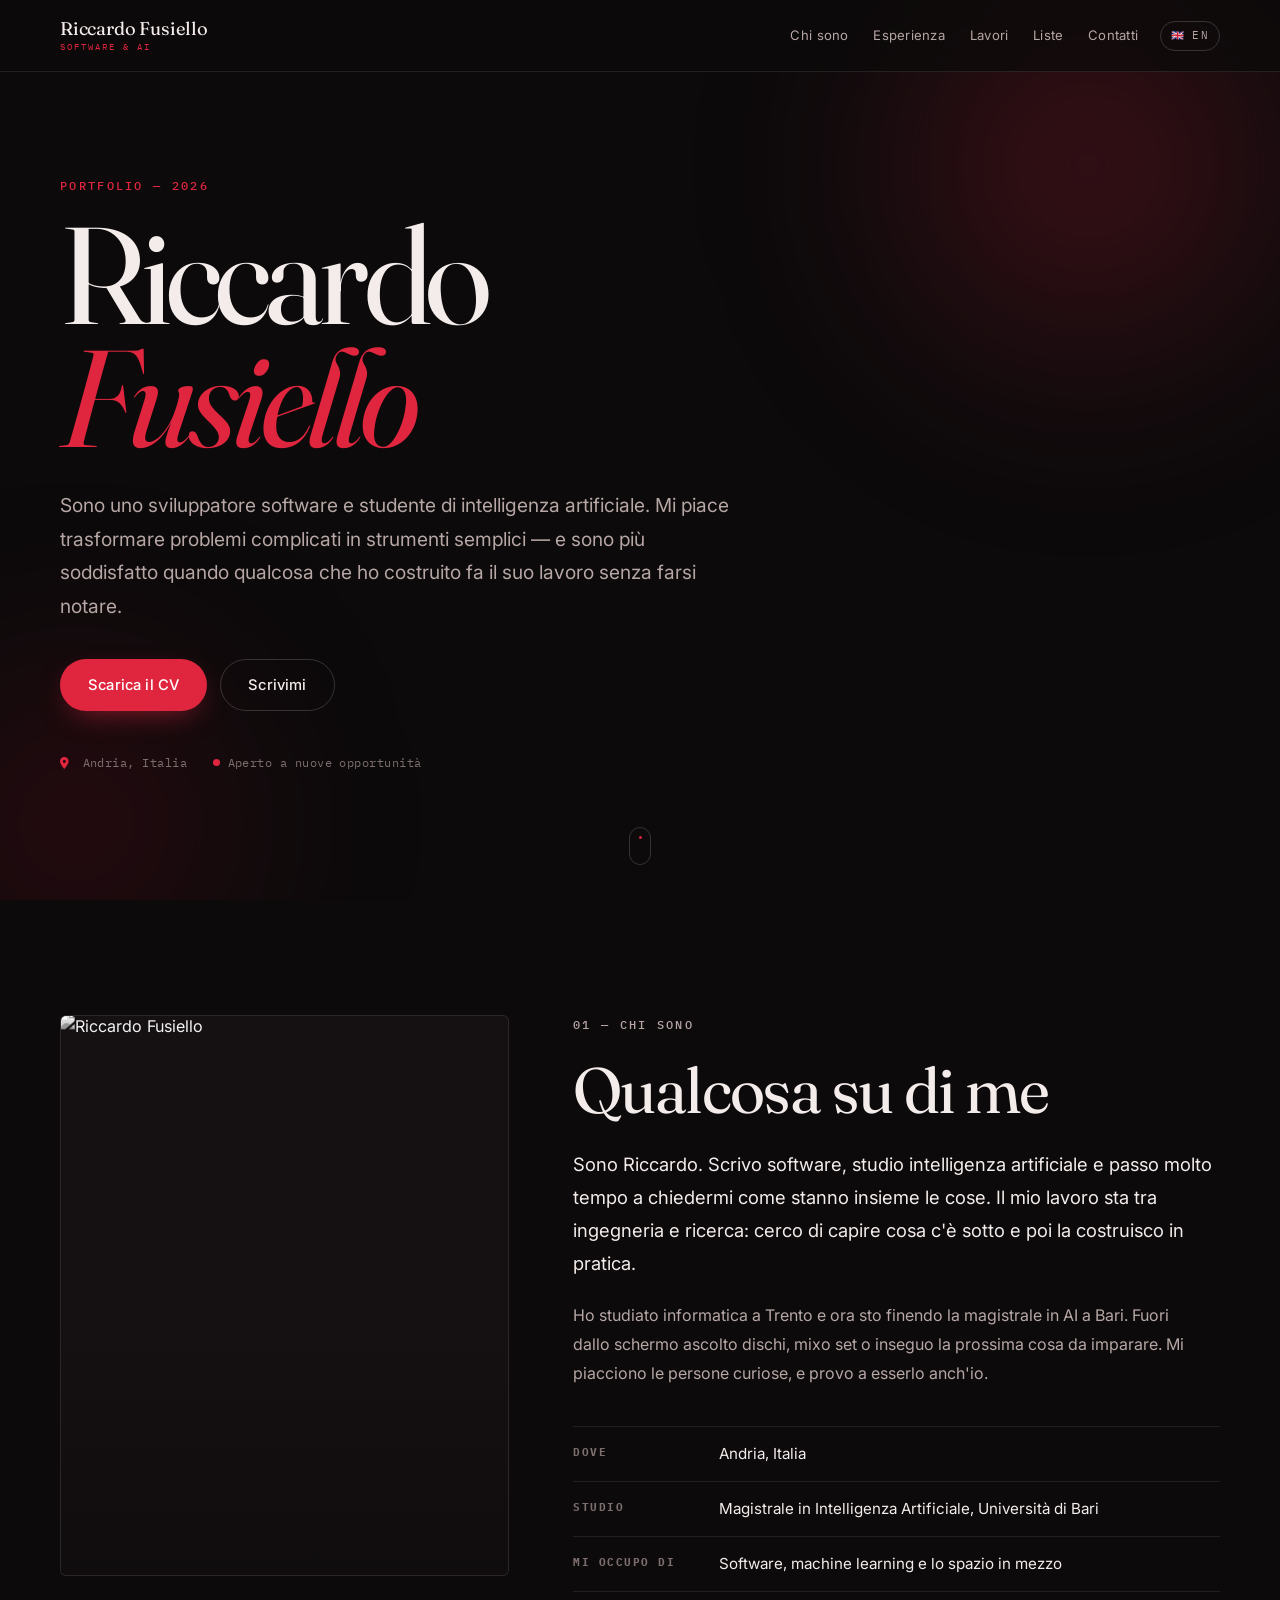
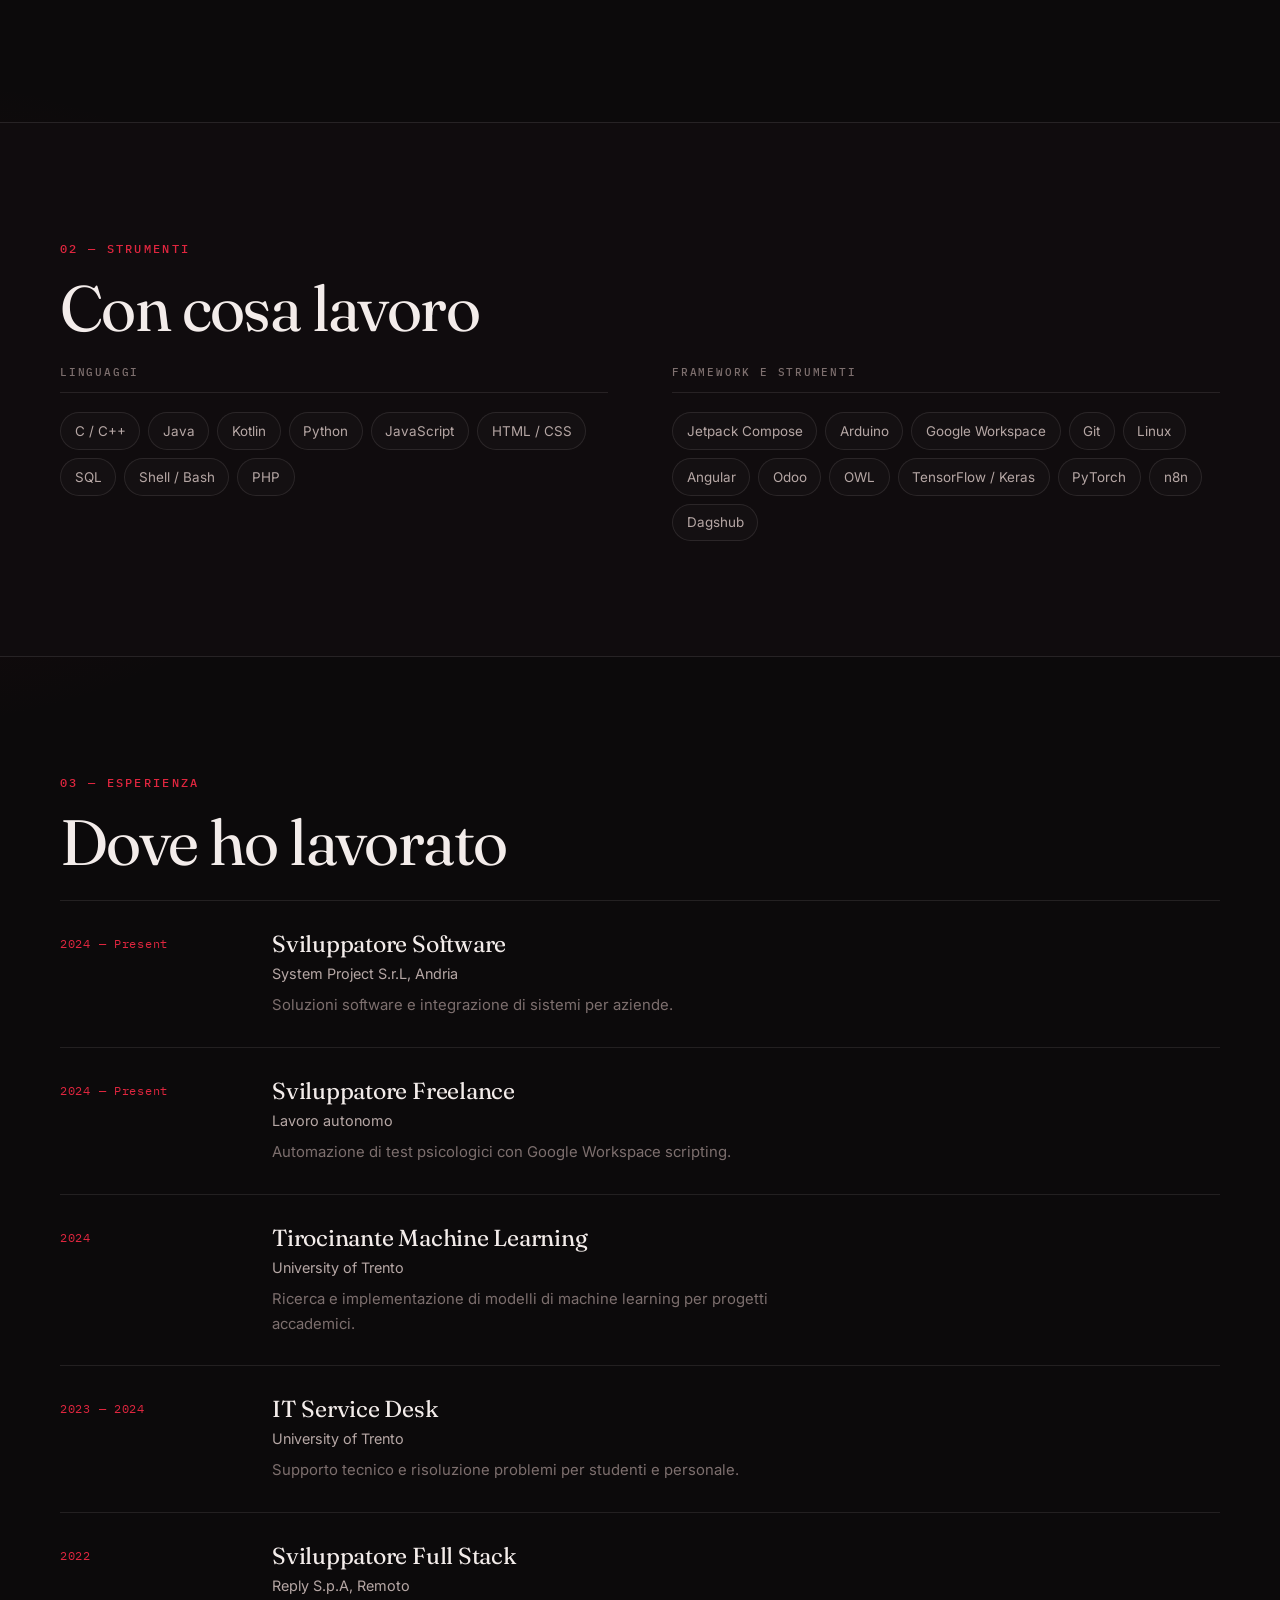
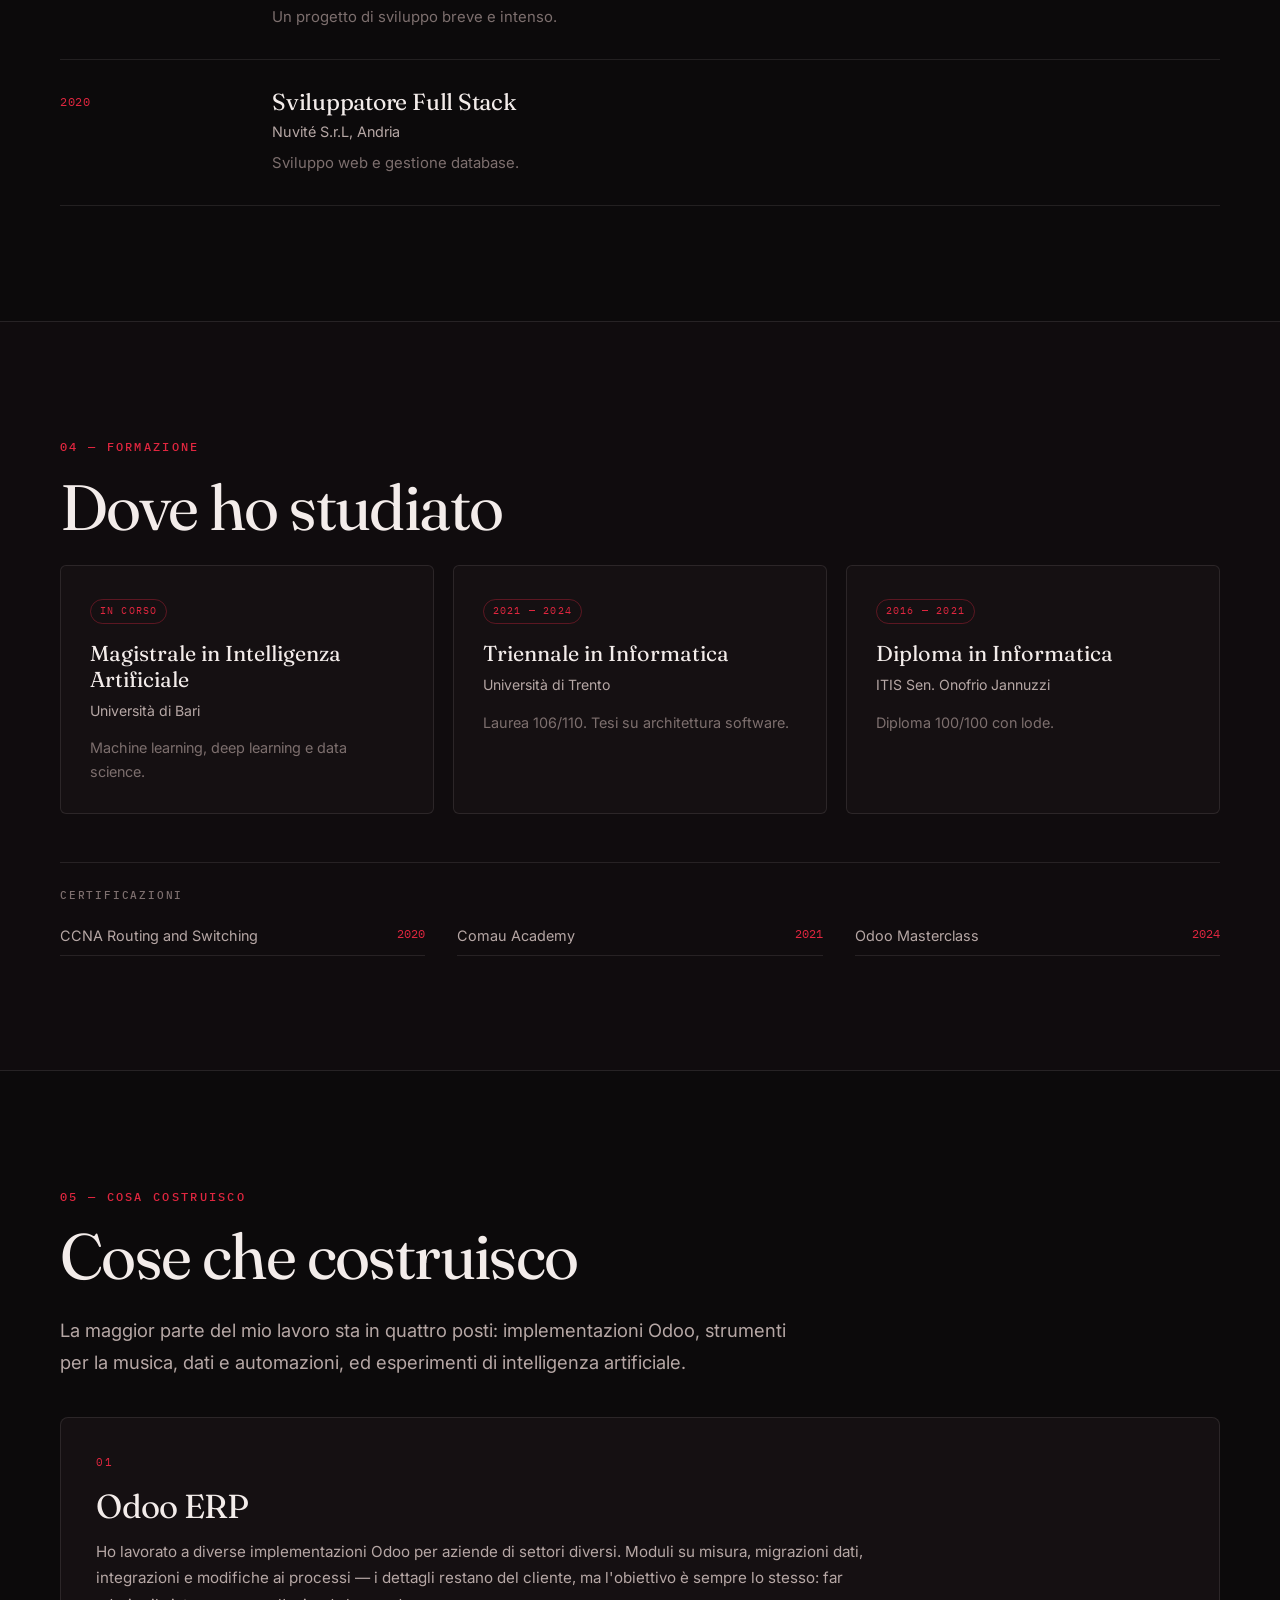
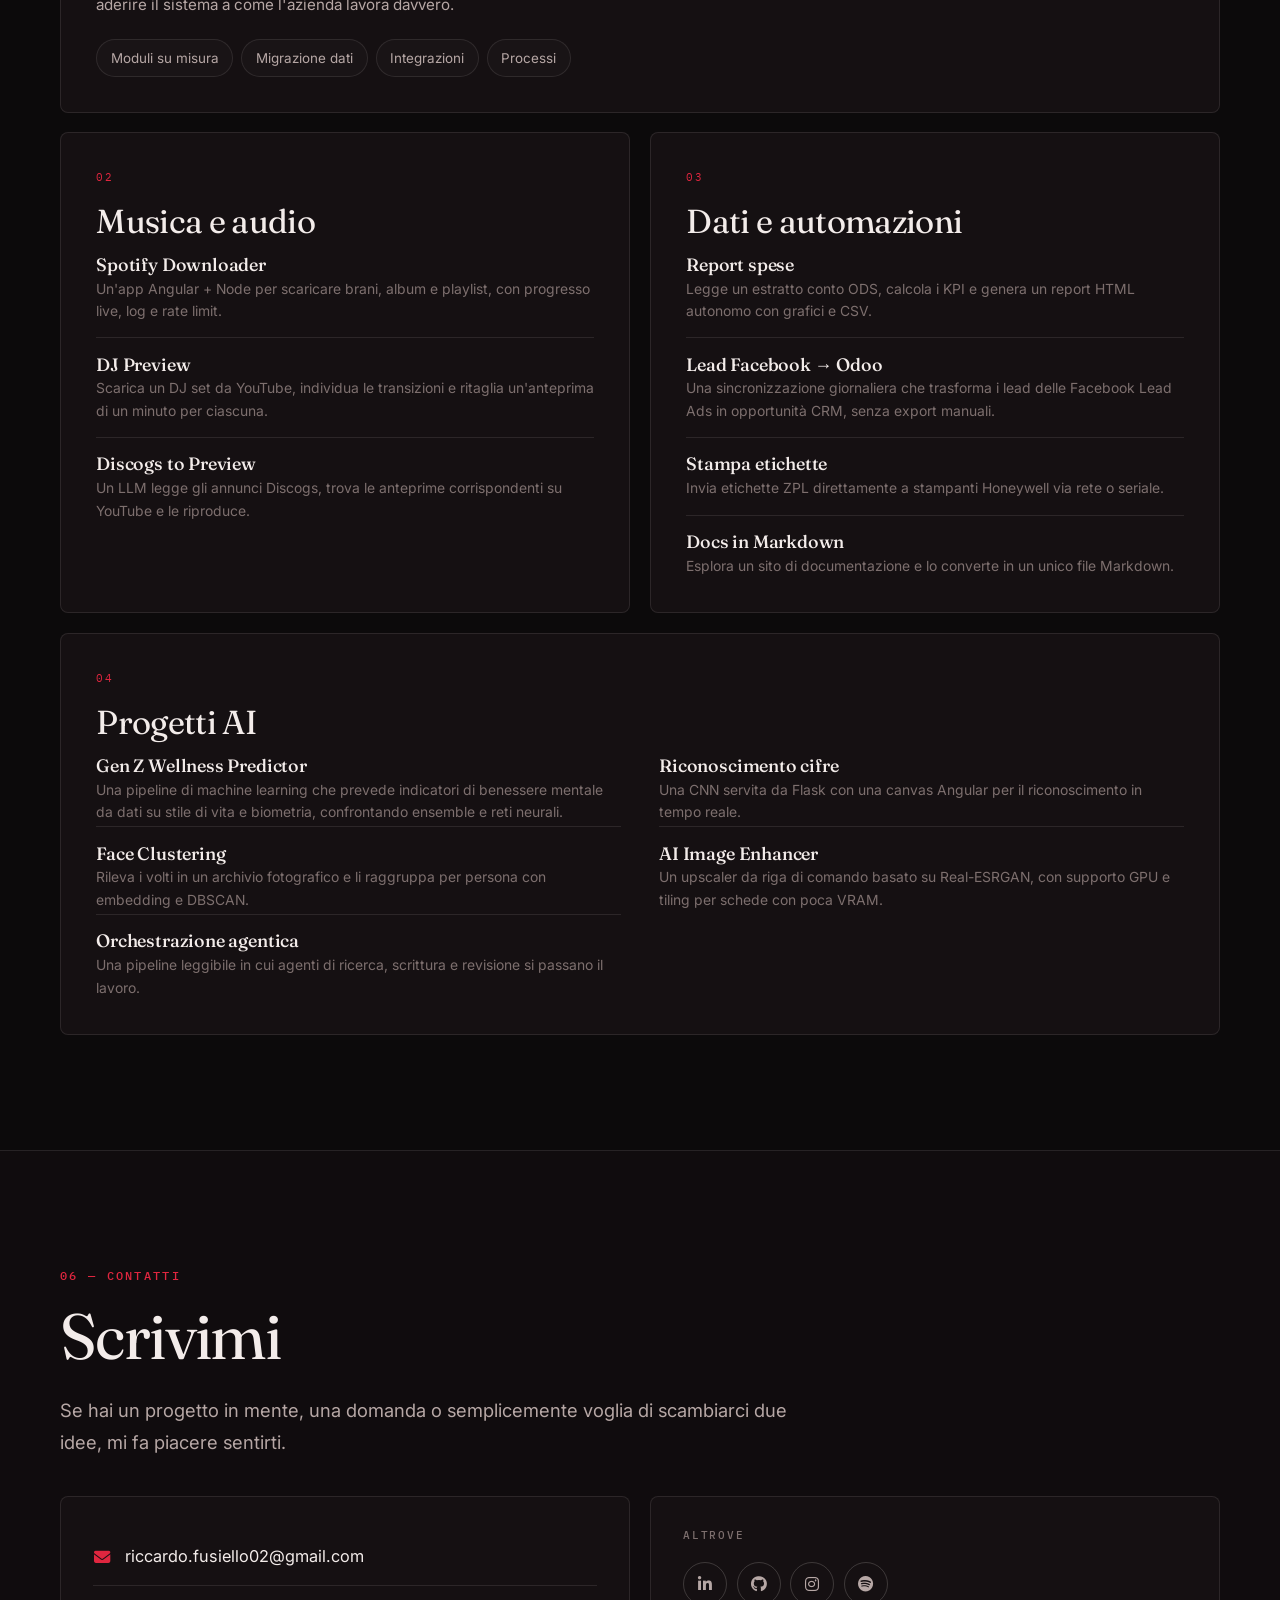
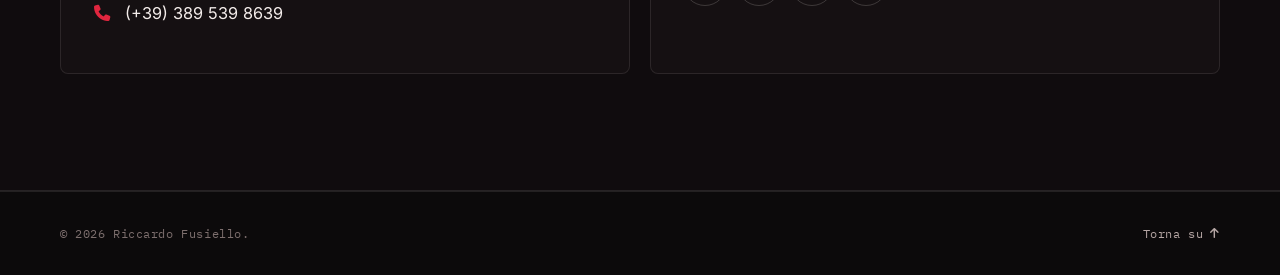
==== it/index.html @ 91b32449 "Add static Italian site and bilingual SEO - Add /it/ static Italian page with localized content and " ====
<!DOCTYPE html>
<html lang="it">
<head>
  <meta charset="UTF-8" />
  <meta name="viewport" content="width=device-width, initial-scale=1.0, maximum-scale=5.0, user-scalable=yes" />
  <meta name="theme-color" content="#0c0a0b" />
  <meta name="apple-mobile-web-app-status-bar-style" content="black-translucent" />
  <meta name="color-scheme" content="dark" />
  <style>
    html, body { background-color: #0c0a0b !important; }
  </style>
  <title>Riccardo Fusiello — Sviluppatore Software, Odoo ERP &amp; AI</title>
  <meta name="description" content="Riccardo Fusiello è uno sviluppatore software e studente di AI ad Andria. Si occupa di implementazioni Odoo ERP, web app su misura e automazioni che fanno risparmiare tempo." />
  <meta name="keywords" content="Riccardo Fusiello, sviluppatore software, Odoo ERP, sviluppatore Odoo, web app, Angular, Python, automazioni, intelligenza artificiale, Andria, Italia" />
  <meta name="author" content="Riccardo Fusiello" />
  <meta name="robots" content="index, follow" />
  <link rel="canonical" href="https://riccardofus.github.io/Cavi-Website/it/" />
  <link rel="alternate" hreflang="en" href="https://riccardofus.github.io/Cavi-Website/" />
  <link rel="alternate" hreflang="it" href="https://riccardofus.github.io/Cavi-Website/it/" />
  <link rel="alternate" hreflang="x-default" href="https://riccardofus.github.io/Cavi-Website/" />

  <meta property="og:type" content="website" />
  <meta property="og:title" content="Riccardo Fusiello — Sviluppatore Software, Odoo ERP &amp; AI" />
  <meta property="og:description" content="Implementazioni Odoo ERP, web app su misura e automazioni. Sviluppatore software e studente di AI ad Andria, Italia." />
  <meta property="og:url" content="https://riccardofus.github.io/Cavi-Website/it/" />
  <meta property="og:image" content="https://riccardofus.github.io/Cavi-Website/misc/1756748267986.png" />
  <meta property="og:locale" content="it_IT" />
  <meta property="og:locale:alternate" content="en_US" />
  <meta property="og:site_name" content="Riccardo Fusiello" />

  <meta name="twitter:card" content="summary_large_image" />
  <meta name="twitter:title" content="Riccardo Fusiello — Sviluppatore Software, Odoo ERP &amp; AI" />
  <meta name="twitter:description" content="Implementazioni Odoo ERP, web app su misura e automazioni. Sviluppatore software e studente di AI ad Andria, Italia." />
  <meta name="twitter:image" content="https://riccardofus.github.io/Cavi-Website/misc/1756748267986.png" />

  <script type="application/ld+json">
  {
    "@context": "https://schema.org",
    "@graph": [
      {
        "@type": "Person",
        "name": "Riccardo Fusiello",
        "jobTitle": "Software Developer",
        "description": "Sviluppatore software e studente di AI. Implementazioni Odoo ERP, web app e automazioni.",
        "url": "https://riccardofus.github.io/Cavi-Website/",
        "image": "https://riccardofus.github.io/Cavi-Website/misc/1756748267986.png",
        "address": { "@type": "PostalAddress", "addressLocality": "Andria", "addressCountry": "IT" },
        "alumniOf": [
          { "@type": "CollegeOrUniversity", "name": "University of Bari" },
          { "@type": "CollegeOrUniversity", "name": "University of Trento" }
        ],
        "knowsAbout": ["Odoo ERP", "Software Engineering", "Artificial Intelligence", "Web Development", "Automation"],
        "sameAs": [
          "https://www.linkedin.com/in/riccardo-fusiello-a02446216/",
          "https://github.com/riccardofus",
          "https://www.instagram.com/riccardo.fusiello/"
        ]
      },
      {
        "@type": "WebSite",
        "name": "Riccardo Fusiello",
        "url": "https://riccardofus.github.io/Cavi-Website/"
      }
    ]
  }
  </script>

  <link rel="preconnect" href="https://fonts.googleapis.com">
  <link rel="preconnect" href="https://fonts.gstatic.com" crossorigin>
  <link href="https://fonts.googleapis.com/css2?family=Fraunces:opsz,wght@9..144,300;9..144,400;9..144,500;9..144,600&family=Inter:wght@300;400;500;600&family=IBM+Plex+Mono:wght@400;500&display=swap" rel="stylesheet">
  <link
    href="https://cdn.jsdelivr.net/npm/bootstrap@5.3.0/dist/css/bootstrap.min.css"
    rel="stylesheet"
    integrity="sha384-9ndCyUaIbzAi2FUVXJi0CjmCapSmO7SnpJef0486qhLnuZ2cdeRhO02iuK6FUUVM"
    crossorigin="anonymous"
  />
  <link rel="stylesheet" href="https://cdnjs.cloudflare.com/ajax/libs/font-awesome/6.4.0/css/all.min.css">
  <link rel="stylesheet" href="../style/styleNew.css" />
</head>
<body>

  <div class="scroll-progress" aria-hidden="true">
    <div class="scroll-progress__fill" id="scrollProgressFill"></div>
  </div>

  <div class="loading" id="loadingScreen">
    <div class="loading__brand">Riccardo Fusiello</div>
    <div class="loading__text" id="loadingText">Loading</div>
    <div class="loading__bar"><div class="loading__fill" id="loadingBarFill"></div></div>
  </div>

  <nav class="navbar navbar-expand-lg fixed-top site-nav">
    <div class="container">
      <a class="nav-brand" href="#top">
        <span class="nav-brand__name">Riccardo Fusiello</span>
        <span class="nav-brand__role">Software &amp; AI</span>
      </a>
      <button class="navbar-toggler" type="button" data-bs-toggle="collapse" data-bs-target="#navbarNav" aria-controls="navbarNav" aria-expanded="false" aria-label="Toggle navigation">
        <span class="toggler-bars"><span></span><span></span><span></span></span>
      </button>
      <div class="collapse navbar-collapse" id="navbarNav">
        <ul class="navbar-nav ms-auto">
          <li class="nav-item"><a class="nav-link" href="#about" data-i18n="nav_about">Chi sono</a></li>
          <li class="nav-item"><a class="nav-link" href="#experience" data-i18n="nav_experience">Esperienza</a></li>
          <li class="nav-item"><a class="nav-link" href="#work" data-i18n="nav_work">Lavori</a></li>
          <li class="nav-item"><a class="nav-link" href="#lists" id="listsNavLink" data-i18n="nav_lists">Liste</a></li>
          <!-- <li class="nav-item"><a class="nav-link" href="#music" data-i18n="nav_music">Musica</a></li> -->
          <li class="nav-item"><a class="nav-link" href="#contact" data-i18n="nav_contact">Contatti</a></li>
          <li class="nav-item">
            <a class="lang-toggle" href="../" hreflang="en" aria-label="English">
              <span class="lang-flag">🇬🇧</span>
              <span class="lang-label">EN</span>
            </a>
          </li>
        </ul>
      </div>
    </div>
  </nav>

  <header id="top" class="hero">
    <div class="hero__glow hero__glow--one" aria-hidden="true"></div>
    <div class="hero__glow hero__glow--two" aria-hidden="true"></div>
    <div class="container hero__inner">
      <p class="eyebrow hero__eyebrow" data-i18n="hero_eyebrow">Portfolio — 2026</p>
      <h1 class="hero__title">
        <span>Riccardo</span>
        <span>Fusiello</span>
      </h1>
      <p class="hero__lead" data-i18n="hero_lead">Sono uno sviluppatore software e studente di intelligenza artificiale. Mi piace trasformare problemi complicati in strumenti semplici — e sono più soddisfatto quando qualcosa che ho costruito fa il suo lavoro senza farsi notare.</p>
      <div class="hero__actions">
        <a href="../misc/CV.pdf" target="_blank" class="btn btn--primary" data-i18n="hero_cv">Scarica il CV</a>
        <a href="#contact" class="btn btn--ghost" data-i18n="hero_contact">Scrivimi</a>
      </div>
      <div class="hero__meta">
        <span><i class="fas fa-map-marker-alt"></i> <span data-i18n="hero_location">Andria, Italia</span></span>
        <span class="status"><i></i> <span data-i18n="hero_status">Aperto a nuove opportunità</span></span>
      </div>
    </div>
    <a class="hero__scroll" href="#about" aria-label="Scroll to about">
      <span></span>
    </a>
  </header>

  <main>

    <section id="about" class="section about">
      <div class="container">
        <div class="about__grid">
          <div class="about__portrait reveal" style="--d:.05s">
            <div class="portrait">
              <img src="../misc/1756748267986.png" alt="Riccardo Fusiello" class="portrait__img">
            </div>
          </div>
          <div class="about__body">
            <p class="eyebrow reveal" style="--d:.1s" data-i18n="about_eyebrow">01 — Chi sono</p>
            <h2 class="section-title reveal" style="--d:.15s" data-i18n="about_title">Qualcosa su di me</h2>
            <p class="section-lead reveal" style="--d:.2s" data-i18n="about_p1">Sono Riccardo. Scrivo software, studio intelligenza artificiale e passo molto tempo a chiedermi come stanno insieme le cose. Il mio lavoro sta tra ingegneria e ricerca: cerco di capire cosa c'è sotto e poi la costruisco in pratica.</p>
            <p class="reveal" style="--d:.25s" data-i18n="about_p2">Ho studiato informatica a Trento e ora sto finendo la magistrale in AI a Bari. Fuori dallo schermo ascolto dischi, mixo set o inseguo la prossima cosa da imparare. Mi piacciono le persone curiose, e provo a esserlo anch'io.</p>
            <dl class="facts reveal" style="--d:.3s">
              <div class="fact">
                <dt data-i18n="fact_location_label">Dove</dt>
                <dd data-i18n="fact_location">Andria, Italia</dd>
              </div>
              <div class="fact">
                <dt data-i18n="fact_education_label">Studio</dt>
                <dd data-i18n="fact_education">Magistrale in Intelligenza Artificiale, Università di Bari</dd>
              </div>
              <div class="fact">
                <dt data-i18n="fact_focus_label">Mi occupo di</dt>
                <dd data-i18n="fact_focus">Software, machine learning e lo spazio in mezzo</dd>
              </div>
            </dl>
          </div>
        </div>
      </div>
    </section>

    <section id="skills" class="section section--alt skills">
      <div class="container">
        <p class="eyebrow reveal" data-i18n="skills_eyebrow">02 — Strumenti</p>
        <h2 class="section-title reveal" style="--d:.05s" data-i18n="skills_title">Con cosa lavoro</h2>
        <div class="skills__grid">
          <div class="skill-group reveal" style="--d:.1s">
            <h3 class="skill-group__title" data-i18n="skills_languages">Linguaggi</h3>
            <ul class="tags">
              <li>C / C++</li><li>Java</li><li>Kotlin</li><li>Python</li><li>JavaScript</li><li>HTML / CSS</li><li>SQL</li><li>Shell / Bash</li><li>PHP</li>
            </ul>
          </div>
          <div class="skill-group reveal" style="--d:.18s">
            <h3 class="skill-group__title" data-i18n="skills_frameworks">Framework e strumenti</h3>
            <ul class="tags">
              <li>Jetpack Compose</li><li>Arduino</li><li>Google Workspace</li><li>Git</li><li>Linux</li><li>Angular</li><li>Odoo</li><li>OWL</li><li>TensorFlow / Keras</li><li>PyTorch</li><li>n8n</li><li>Dagshub</li>
            </ul>
          </div>
        </div>
      </div>
    </section>

    <section id="experience" class="section experience">
      <div class="container">
        <p class="eyebrow reveal" data-i18n="exp_eyebrow">03 — Esperienza</p>
        <h2 class="section-title reveal" style="--d:.05s" data-i18n="exp_title">Dove ho lavorato</h2>
        <div class="timeline">
          <article class="timeline__item reveal" style="--d:.08s">
            <span class="timeline__date">2024 — Present</span>
            <div class="timeline__body">
              <h3 class="timeline__role" data-i18n="job1_title">Sviluppatore Software</h3>
              <p class="timeline__org">System Project S.r.L, Andria</p>
              <p class="timeline__desc" data-i18n="job1_desc">Soluzioni software e integrazione di sistemi per aziende.</p>
            </div>
          </article>
          <article class="timeline__item reveal" style="--d:.14s">
            <span class="timeline__date">2024 — Present</span>
            <div class="timeline__body">
              <h3 class="timeline__role" data-i18n="job2_title">Sviluppatore Freelance</h3>
              <p class="timeline__org" data-i18n="job2_company">Lavoro autonomo</p>
              <p class="timeline__desc" data-i18n="job2_desc">Automazione di test psicologici con Google Workspace scripting.</p>
            </div>
          </article>
          <article class="timeline__item reveal" style="--d:.2s">
            <span class="timeline__date">2024</span>
            <div class="timeline__body">
              <h3 class="timeline__role" data-i18n="job3_title">Tirocinante Machine Learning</h3>
              <p class="timeline__org">University of Trento</p>
              <p class="timeline__desc" data-i18n="job3_desc">Ricerca e implementazione di modelli di machine learning per progetti accademici.</p>
            </div>
          </article>
          <article class="timeline__item reveal" style="--d:.26s">
            <span class="timeline__date">2023 — 2024</span>
            <div class="timeline__body">
              <h3 class="timeline__role" data-i18n="job4_title">IT Service Desk</h3>
              <p class="timeline__org">University of Trento</p>
              <p class="timeline__desc" data-i18n="job4_desc">Supporto tecnico e risoluzione problemi per studenti e personale.</p>
            </div>
          </article>
          <article class="timeline__item reveal" style="--d:.32s">
            <span class="timeline__date">2022</span>
            <div class="timeline__body">
              <h3 class="timeline__role" data-i18n="job5_title">Sviluppatore Full Stack</h3>
              <p class="timeline__org" data-i18n="job5_company">Reply S.p.A, Remoto</p>
              <p class="timeline__desc" data-i18n="job5_desc">Un progetto di sviluppo breve e intenso.</p>
            </div>
          </article>
          <article class="timeline__item reveal" style="--d:.38s">
            <span class="timeline__date">2020</span>
            <div class="timeline__body">
              <h3 class="timeline__role" data-i18n="job6_title">Sviluppatore Full Stack</h3>
              <p class="timeline__org" data-i18n="job6_company">Nuvité S.r.L, Andria</p>
              <p class="timeline__desc" data-i18n="job6_desc">Sviluppo web e gestione database.</p>
            </div>
          </article>
        </div>
      </div>
    </section>

    <section id="education" class="section section--alt education">
      <div class="container">
        <p class="eyebrow reveal" data-i18n="edu_eyebrow">04 — Formazione</p>
        <h2 class="section-title reveal" style="--d:.05s" data-i18n="edu_title">Dove ho studiato</h2>
        <div class="edu-grid">
          <article class="edu-card reveal" style="--d:.08s">
            <span class="edu-card__badge" data-i18n="edu_present">In corso</span>
            <h3 class="edu-card__title" data-i18n="edu_master_title">Magistrale in Intelligenza Artificiale</h3>
            <p class="edu-card__org" data-i18n="edu_master_uni">Università di Bari</p>
            <p class="edu-card__desc" data-i18n="edu_master_desc">Machine learning, deep learning e data science.</p>
          </article>
          <article class="edu-card reveal" style="--d:.14s">
            <span class="edu-card__badge">2021 — 2024</span>
            <h3 class="edu-card__title" data-i18n="edu_bachelor_title">Triennale in Informatica</h3>
            <p class="edu-card__org" data-i18n="edu_bachelor_uni">Università di Trento</p>
            <p class="edu-card__desc" data-i18n="edu_bachelor_desc">Laurea 106/110. Tesi su architettura software.</p>
          </article>
          <article class="edu-card reveal" style="--d:.2s">
            <span class="edu-card__badge">2016 — 2021</span>
            <h3 class="edu-card__title" data-i18n="edu_diploma_title">Diploma in Informatica</h3>
            <p class="edu-card__org" data-i18n="edu_diploma_school">ITIS Sen. Onofrio Jannuzzi</p>
            <p class="edu-card__desc" data-i18n="edu_diploma_desc">Diploma 100/100 con lode.</p>
          </article>
        </div>
        <div class="certs reveal" style="--d:.24s">
          <h3 class="certs__title" data-i18n="cert_title">Certificazioni</h3>
          <ul class="certs__list">
            <li>CCNA Routing and Switching <span>2020</span></li>
            <li>Comau Academy <span>2021</span></li>
            <li>Odoo Masterclass <span>2024</span></li>
          </ul>
        </div>
      </div>
    </section>

    <section id="work" class="section work">
      <div class="container">
        <p class="eyebrow reveal" data-i18n="work_eyebrow">05 — Cosa costruisco</p>
        <h2 class="section-title reveal" style="--d:.05s" data-i18n="work_title">Cose che costruisco</h2>
        <p class="section-lead reveal" style="--d:.1s" data-i18n="work_intro">La maggior parte del mio lavoro sta in quattro posti: implementazioni Odoo, strumenti per la musica, dati e automazioni, ed esperimenti di intelligenza artificiale.</p>

        <div class="work-grid">
          <article class="work-card work-card--wide reveal" style="--d:.14s">
            <p class="work-card__index">01</p>
            <h3 class="work-card__title" data-i18n="odoo_title">Odoo ERP</h3>
            <p class="work-card__text" data-i18n="odoo_desc">Ho lavorato a diverse implementazioni Odoo per aziende di settori diversi. Moduli su misura, migrazioni dati, integrazioni e modifiche ai processi — i dettagli restano del cliente, ma l'obiettivo è sempre lo stesso: far aderire il sistema a come l'azienda lavora davvero.</p>
            <ul class="tags work-tags">
              <li data-i18n="odoo_tag1">Moduli su misura</li>
              <li data-i18n="odoo_tag2">Migrazione dati</li>
              <li data-i18n="odoo_tag3">Integrazioni</li>
              <li data-i18n="odoo_tag4">Processi</li>
            </ul>
          </article>

          <article class="work-card reveal" style="--d:.2s">
            <p class="work-card__index">02</p>
            <h3 class="work-card__title" data-i18n="musicwork_title">Musica e audio</h3>
            <ul class="work-list">
              <li>
                <h4 data-i18n="musicwork1_name">Spotify Downloader</h4>
                <p data-i18n="musicwork1_desc">Un'app Angular + Node per scaricare brani, album e playlist, con progresso live, log e rate limit.</p>
              </li>
              <li>
                <h4 data-i18n="musicwork2_name">DJ Preview</h4>
                <p data-i18n="musicwork2_desc">Scarica un DJ set da YouTube, individua le transizioni e ritaglia un'anteprima di un minuto per ciascuna.</p>
              </li>
              <li>
                <h4 data-i18n="musicwork3_name">Discogs to Preview</h4>
                <p data-i18n="musicwork3_desc">Un LLM legge gli annunci Discogs, trova le anteprime corrispondenti su YouTube e le riproduce.</p>
              </li>
            </ul>
          </article>

          <article class="work-card reveal" style="--d:.26s">
            <p class="work-card__index">03</p>
            <h3 class="work-card__title" data-i18n="datawork_title">Dati e automazioni</h3>
            <ul class="work-list">
              <li>
                <h4 data-i18n="datawork1_name">Report spese</h4>
                <p data-i18n="datawork1_desc">Legge un estratto conto ODS, calcola i KPI e genera un report HTML autonomo con grafici e CSV.</p>
              </li>
              <li>
                <h4 data-i18n="datawork2_name">Lead Facebook → Odoo</h4>
                <p data-i18n="datawork2_desc">Una sincronizzazione giornaliera che trasforma i lead delle Facebook Lead Ads in opportunità CRM, senza export manuali.</p>
              </li>
              <li>
                <h4 data-i18n="datawork3_name">Stampa etichette</h4>
                <p data-i18n="datawork3_desc">Invia etichette ZPL direttamente a stampanti Honeywell via rete o seriale.</p>
              </li>
              <li>
                <h4 data-i18n="datawork4_name">Docs in Markdown</h4>
                <p data-i18n="datawork4_desc">Esplora un sito di documentazione e lo converte in un unico file Markdown.</p>
              </li>
            </ul>
          </article>

          <article class="work-card work-card--wide reveal" style="--d:.32s">
            <p class="work-card__index">04</p>
            <h3 class="work-card__title" data-i18n="aiwork_title">Progetti AI</h3>
            <ul class="work-list work-list--grid">
              <li>
                <h4 data-i18n="aiwork1_name">Gen Z Wellness Predictor</h4>
                <p data-i18n="aiwork1_desc">Una pipeline di machine learning che prevede indicatori di benessere mentale da dati su stile di vita e biometria, confrontando ensemble e reti neurali.</p>
              </li>
              <li>
                <h4 data-i18n="aiwork2_name">Riconoscimento cifre</h4>
                <p data-i18n="aiwork2_desc">Una CNN servita da Flask con una canvas Angular per il riconoscimento in tempo reale.</p>
              </li>
              <li>
                <h4 data-i18n="aiwork3_name">Face Clustering</h4>
                <p data-i18n="aiwork3_desc">Rileva i volti in un archivio fotografico e li raggruppa per persona con embedding e DBSCAN.</p>
              </li>
              <li>
                <h4 data-i18n="aiwork4_name">AI Image Enhancer</h4>
                <p data-i18n="aiwork4_desc">Un upscaler da riga di comando basato su Real-ESRGAN, con supporto GPU e tiling per schede con poca VRAM.</p>
              </li>
              <li>
                <h4 data-i18n="aiwork5_name">Orchestrazione agentica</h4>
                <p data-i18n="aiwork5_desc">Una pipeline leggibile in cui agenti di ricerca, scrittura e revisione si passano il lavoro.</p>
              </li>
            </ul>
          </article>
        </div>

        <!-- Old project card, kept for reference:
        <article class="project reveal" style="--d:.1s" data-title="Shelfy" data-quote="A quiet place for the books you actually own.">
          <div class="project__media" aria-hidden="true"><span class="project__icon"><i class="fas fa-book-open"></i></span></div>
          <div class="project__body">
            <p class="project__index">01</p>
            <h3 class="project__title" data-i18n="project_title">Shelfy</h3>
            <p class="project__quote" data-i18n="project_quote">Un posto tranquillo per i libri che hai davvero.</p>
            <p class="project__desc" data-i18n="project_desc">Una piccola app per i libri che possiedo e presto. È nata per sistemare la mia libreria e mi ha insegnato quanto lavoro serve per mantenere una cosa semplice.</p>
          </div>
        </article>
        -->
      </div>
    </section>

    <!-- Music and roulette are kept here for reference. Remove this comment block to restore them.
    <section id="music" class="section section--alt music">
      <div class="container">
        <p class="eyebrow reveal" data-i18n="music_eyebrow">06 — Suono</p>
        <h2 class="section-title reveal" style="--d:.05s" data-i18n="music_title">cavi.wav</h2>
        <p class="section-lead reveal" style="--d:.1s" data-i18n="music_tagline">Dischi, mix e scoperte notturne.</p>

        <div class="tabs reveal" style="--d:.14s">
          <button class="tab is-active" data-tab="spotify" data-i18n="music_tab_spotify">Spotify</button>
          <button class="tab" data-tab="youtube" data-i18n="music_tab_youtube">YouTube</button>
          <button class="tab" data-tab="instagram" data-i18n="music_tab_instagram">Instagram</button>
        </div>

        <div class="panel is-active" id="panel-spotify">
          <div class="spotify-grid">
            <div class="spotify-card reveal" style="--d:.05s">
              <iframe src="https://open.spotify.com/embed/playlist/5WXVYnbA08tIUIexoFm0GP" width="100%" height="152" frameborder="0" allowtransparency="true" allow="encrypted-media" loading="lazy"></iframe>
              <p class="spotify-label">Jazz-Funky House</p>
            </div>
            <div class="spotify-card reveal" style="--d:.1s">
              <iframe src="https://open.spotify.com/embed/playlist/3mCXkog9fWWtxIYX5mbaWJ" width="100%" height="152" frameborder="0" allowtransparency="true" allow="encrypted-media" loading="lazy"></iframe>
              <p class="spotify-label">Glitchato</p>
            </div>
            <div class="spotify-card reveal" style="--d:.15s">
              <iframe src="https://open.spotify.com/embed/playlist/39CWgfBArrnIoXfnEpK1XA" width="100%" height="152" frameborder="0" allowtransparency="true" allow="encrypted-media" loading="lazy"></iframe>
              <p class="spotify-label">Soundtrack fuori di testa</p>
            </div>
            <div class="spotify-card reveal" style="--d:.2s">
              <iframe src="https://open.spotify.com/embed/playlist/6AYfZqv8yufAK4ynfZICKw" width="100%" height="152" frameborder="0" allowtransparency="true" allow="encrypted-media" loading="lazy"></iframe>
              <p class="spotify-label">Jungle Vibes</p>
            </div>
            <div class="spotify-card reveal" style="--d:.25s">
              <iframe src="https://open.spotify.com/embed/playlist/7pCNudfXyp25BJp5EGXy1m" width="100%" height="152" frameborder="0" allowtransparency="true" allow="encrypted-media" loading="lazy"></iframe>
              <p class="spotify-label">Dream man</p>
            </div>
            <div class="spotify-card reveal" style="--d:.3s">
              <iframe src="https://open.spotify.com/embed/playlist/72c80SP8YSASEz9Bkwkxh2" width="100%" height="152" frameborder="0" allowtransparency="true" allow="encrypted-media" loading="lazy"></iframe>
              <p class="spotify-label">Karaokando</p>
            </div>
          </div>
          <div class="panel__cta">
            <a href="https://open.spotify.com/user/11134519888" target="_blank" class="btn btn--ghost" data-i18n="music_spotify_cta">Apri tutte le 47 playlist</a>
          </div>
        </div>

        <div class="panel" id="panel-youtube">
          <div class="youtube-card reveal">
            <div class="youtube-thumb" data-href="https://www.youtube.com/@Caviiiiii">
              <i class="fab fa-youtube youtube-play"></i>
              <span class="youtube-thumb__label" data-i18n="music_yt_visit">Visita il canale</span>
            </div>
            <div class="youtube-info">
              <h3>cavi.wav</h3>
              <p data-i18n="music_yt_desc">DJ set, mix e musica</p>
              <a href="https://www.youtube.com/@Caviiiiii" target="_blank" class="link">@Caviiiiii</a>
            </div>
          </div>
          <div class="panel__cta">
            <a href="https://www.youtube.com/@Caviiiiii" target="_blank" class="btn btn--ghost" data-i18n="music_yt_cta">Iscriviti su YouTube</a>
          </div>
        </div>

        <div class="panel" id="panel-instagram">
          <div class="instagram-card reveal">
            <div class="instagram-header">
              <div class="instagram-avatar"><i class="fab fa-instagram"></i></div>
              <div>
                <h3>cavi.media</h3>
                <p data-i18n="music_ig_desc">Musica · DJ · Vibes</p>
              </div>
            </div>
            <div class="instagram-post" data-href="https://www.instagram.com/cavi.media">
              <i class="fab fa-instagram"></i>
              <span data-i18n="music_ig_visit">Vedi profilo</span>
            </div>
            <div class="panel__cta">
              <a href="https://www.instagram.com/cavi.media" target="_blank" class="btn btn--ghost" data-i18n="music_ig_cta">Segui @cavi.media</a>
            </div>
          </div>
        </div>
      </div>
    </section>

    <section id="roulette" class="section roulette">
      <div class="container">
        <p class="eyebrow reveal" data-i18n="roulette_eyebrow">07 — Playlist</p>
        <h2 class="section-title reveal" style="--d:.05s" data-i18n="roulette_title">Scegli un brano</h2>
        <p class="section-lead reveal" style="--d:.1s" data-i18n="roulette_tagline">Lascia che l'archivio scelga per te.</p>
        <div class="roulette__box reveal" style="--d:.15s">
          <div class="roulette__display" id="songDisplay">
            <div class="roulette__placeholder" id="songPlaceholder">
              <i class="fas fa-compact-disc"></i>
              <p data-i18n="roulette_placeholder">Pronto quando vuoi.</p>
            </div>
            <div class="roulette__result" id="songResult" style="display:none">
              <iframe id="songFrame" src="" width="100%" height="152" frameborder="0" allowtransparency="true" allow="encrypted-media" loading="lazy"></iframe>
              <p class="roulette__track" id="songTrackName"></p>
              <p class="roulette__playlist" id="songPlaylistName"></p>
            </div>
          </div>
          <button class="btn btn--primary" id="shuffleBtn">
            <i class="fas fa-shuffle"></i> <span data-i18n="roulette_btn">Mescola</span>
          </button>
        </div>
      </div>
    </section>
    -->

    <section id="contact" class="section section--alt contact">
      <div class="container">
        <p class="eyebrow reveal" data-i18n="contact_eyebrow">06 — Contatti</p>
        <h2 class="section-title reveal" style="--d:.05s" data-i18n="contact_title">Scrivimi</h2>
        <p class="section-lead reveal" style="--d:.1s" data-i18n="contact_lead">Se hai un progetto in mente, una domanda o semplicemente voglia di scambiarci due idee, mi fa piacere sentirti.</p>
        <div class="contact__grid">
          <div class="contact-card reveal" style="--d:.15s">
            <a href="mailto:riccardo.fusiello02@gmail.com" class="contact-card__link">
              <i class="fas fa-envelope"></i>
              <span>riccardo.fusiello02@gmail.com</span>
            </a>
            <a href="tel:+393895398639" class="contact-card__link">
              <i class="fas fa-phone"></i>
              <span>(+39) 389 539 8639</span>
            </a>
          </div>
          <div class="contact-card reveal" style="--d:.2s">
            <h3 class="contact-card__title" data-i18n="connect_title">Altrove</h3>
            <div class="socials">
              <a href="https://www.linkedin.com/in/riccardo-fusiello-a02446216/" target="_blank" aria-label="LinkedIn"><i class="fab fa-linkedin-in"></i></a>
              <a href="https://github.com/riccardofus" target="_blank" aria-label="GitHub"><i class="fab fa-github"></i></a>
              <a href="https://www.instagram.com/riccardo.fusiello/" target="_blank" aria-label="Instagram"><i class="fab fa-instagram"></i></a>
              <a href="https://open.spotify.com/user/11134519888?si=5ef3217eab024590" target="_blank" aria-label="Spotify"><i class="fab fa-spotify"></i></a>
            </div>
          </div>
        </div>
      </div>
    </section>
  </main>

  <footer class="footer">
    <div class="container footer__inner">
      <span data-i18n="copyright">© 2026 Riccardo Fusiello.</span>
      <a href="#top" class="footer__top"><span data-i18n="back_top">Torna su</span> <i class="fas fa-arrow-up"></i></a>
    </div>
  </footer>

  <div class="lists-overlay" id="listsOverlay" aria-hidden="true">
    <div class="lists-overlay__backdrop" data-close-lists></div>
    <div class="lists-overlay__frame" role="dialog" aria-modal="true" aria-label="My Lists">
      <button class="lists-close" id="listsClose" aria-label="Close">✕</button>
      <div class="lists-head">
        <p class="eyebrow" data-i18n="nav_lists">Liste</p>
        <h2 class="section-title" data-i18n="lists_title">Le Mie Liste</h2>
        <p class="section-lead" data-i18n="lists_tagline">Libri, film e album da ricordare.</p>
      </div>
      <div class="lists-controls">
        <div class="lists-tabs" id="listsTabs"></div>
        <label class="lists-search">
          <i class="fas fa-search"></i>
          <input type="search" id="listsSearch" data-i18n-ph="lists_filter" placeholder="Filtra...">
        </label>
      </div>
      <div class="lists-table-wrap">
        <div class="lists-empty" id="listsEmpty" data-i18n="lists_loading">Caricamento...</div>
        <table class="lists-table" id="listsTable" hidden>
          <thead>
            <tr>
              <th data-key="title" data-i18n="lists_col_title">Titolo</th>
              <th data-key="year" data-i18n="lists_col_year">Anno</th>
              <th data-key="artist" data-i18n="lists_col_artist">Artista</th>
            </tr>
          </thead>
          <tbody id="listsBody"></tbody>
        </table>
      </div>
      <p class="lists-hint" id="listsHint"></p>
    </div>
  </div>

  <script src="https://cdn.jsdelivr.net/npm/bootstrap@5.3.0/dist/js/bootstrap.bundle.min.js" integrity="sha384-geWF76RCwLtnZ8qwWowPQNguL3RmwHVBC9FhGdlKrxdiJJigb/j/68SIy3Te4Bkz" crossorigin="anonymous"></script>

  <script>
    const prefersReducedMotion = window.matchMedia('(prefers-reduced-motion: reduce)').matches;

    const loadingBar = document.getElementById('loadingBarFill');
    const loadingScreen = document.getElementById('loadingScreen');
    let progress = 0;
    const loadingInterval = setInterval(() => {
      progress += Math.random() * 18 + 8;
      if (progress >= 100) {
        progress = 100;
        clearInterval(loadingInterval);
        loadingBar.style.width = '100%';
        setTimeout(() => {
          loadingScreen.classList.add('is-hidden');
          document.body.classList.add('is-loaded');
          setTimeout(() => { loadingScreen.style.display = 'none'; }, 700);
        }, 250);
        return;
      }
      loadingBar.style.width = progress + '%';
    }, 160);

    const progressFill = document.getElementById('scrollProgressFill');
    function updateScrollProgress() {
      const doc = document.documentElement;
      const max = doc.scrollHeight - doc.clientHeight;
      progressFill.style.width = (max > 0 ? (doc.scrollTop / max) * 100 : 0) + '%';
    }
    window.addEventListener('scroll', updateScrollProgress, { passive: true });
    window.addEventListener('resize', updateScrollProgress);
    updateScrollProgress();

    const revealObserver = new IntersectionObserver((entries) => {
      entries.forEach((entry) => {
        if (entry.isIntersecting) {
          entry.target.classList.add('is-visible');
          revealObserver.unobserve(entry.target);
        }
      });
    }, { threshold: 0.12, rootMargin: '0px 0px -60px 0px' });
    document.querySelectorAll('.reveal').forEach((el) => revealObserver.observe(el));

    document.querySelectorAll('a[href^="#"]').forEach((anchor) => {
      anchor.addEventListener('click', function (e) {
        const target = document.querySelector(this.getAttribute('href'));
        if (target) {
          e.preventDefault();
          target.scrollIntoView({ behavior: prefersReducedMotion ? 'auto' : 'smooth', block: 'start' });
        }
      });
    });

    const navToggler = document.querySelector('.navbar-toggler');
    const navbarCollapse = document.getElementById('navbarNav');
    if (navToggler && navbarCollapse) {
      navToggler.addEventListener('click', () => {
        setTimeout(() => navToggler.classList.toggle('is-open', navbarCollapse.classList.contains('show')), 10);
      });
      navbarCollapse.querySelectorAll('.nav-link').forEach((link) => {
        link.addEventListener('click', () => navToggler.classList.remove('is-open'));
      });
    }

    const musicEnabled = document.getElementById('music') || document.getElementById('roulette');
    if (musicEnabled) {
    document.querySelectorAll('.tab').forEach((tab) => {
      tab.addEventListener('click', () => {
        const target = tab.dataset.tab;
        document.querySelectorAll('.tab').forEach((t) => t.classList.remove('is-active'));
        tab.classList.add('is-active');
        document.querySelectorAll('.panel').forEach((p) => {
          p.classList.toggle('is-active', p.id === 'panel-' + target);
        });
      });
    });

    document.querySelectorAll('[data-href]').forEach((el) => {
      el.addEventListener('click', () => window.open(el.dataset.href, '_blank'));
    });

    let songDatabase = [];
    let songsLoaded = false;
    fetch('../spotify_tracks.json')
      .then((r) => r.json())
      .then((data) => {
        songDatabase = data.t.map((t) => ({ id: t[0], playlist: t[1] }));
        songsLoaded = true;
      })
      .catch((err) => console.warn('Could not load spotify_tracks.json:', err));

    const shuffleBtn = document.getElementById('shuffleBtn');
    const songPlaceholder = document.getElementById('songPlaceholder');
    const songResult = document.getElementById('songResult');
    const songFrame = document.getElementById('songFrame');
    const songTrackName = document.getElementById('songTrackName');
    const songPlaylistName = document.getElementById('songPlaylistName');
    let lastTrackIndex = -1;

    if (shuffleBtn) {
      shuffleBtn.addEventListener('click', () => {
        if (!songsLoaded || songDatabase.length === 0) {
          songTrackName.textContent = '';
          songPlaylistName.textContent = 'Loading tracks...';
          songPlaceholder.style.display = 'none';
          songResult.style.display = 'block';
          return;
        }
        let idx;
        do { idx = Math.floor(Math.random() * songDatabase.length); }
        while (idx === lastTrackIndex && songDatabase.length > 1);
        lastTrackIndex = idx;
        const track = songDatabase[idx];
        shuffleBtn.classList.add('is-spinning');
        songPlaceholder.style.display = 'none';
        songResult.style.display = 'none';
        setTimeout(() => {
          songFrame.src = 'https://open.spotify.com/embed/track/' + track.id;
          songTrackName.textContent = '';
          songPlaylistName.textContent = 'From: ' + track.playlist;
          songResult.style.display = 'block';
          shuffleBtn.classList.remove('is-spinning');
        }, 450);
      });
    }
    }

    const listsOverlay = document.getElementById('listsOverlay');
    const listsTabsEl = document.getElementById('listsTabs');
    const listsTable = document.getElementById('listsTable');
    const listsBody = document.getElementById('listsBody');
    const listsEmpty = document.getElementById('listsEmpty');
    const listsHint = document.getElementById('listsHint');
    const listsSearch = document.getElementById('listsSearch');

    let listsLoaded = false;
    let listsLoading = false;
    let listsData = [];
    let listsActive = 0;
    let listsSortKey = 'year';
    let listsSortDir = -1;
    let listsScrollY = 0;

    function t(key) {
      return (translations[currentLang] && translations[currentLang][key]) || '';
    }

    function detectDelimiter(line) {
      const counts = { ',': 0, ';': 0, '\t': 0 };
      let inQ = false;
      for (const ch of line) {
        if (ch === '"') inQ = !inQ;
        else if (!inQ && ch in counts) counts[ch]++;
      }
      return Object.keys(counts).reduce((a, b) => (counts[a] >= counts[b] ? a : b), ',');
    }

    function parseCSV(text, delim) {
      text = String(text).replace(/^\uFEFF/, '');
      const rows = [];
      let row = [];
      let field = '';
      let inQ = false;
      for (let i = 0; i < text.length; i++) {
        const c = text[i];
        if (inQ) {
          if (c === '"') {
            if (text[i + 1] === '"') { field += '"'; i++; }
            else inQ = false;
          } else field += c;
        } else if (c === '"') {
          inQ = true;
        } else if (c === delim) {
          row.push(field); field = '';
        } else if (c === '\n') {
          row.push(field); rows.push(row); row = []; field = '';
        } else if (c !== '\r') {
          field += c;
        }
      }
      if (field !== '' || row.length) { row.push(field); rows.push(row); }
      return rows.filter((r) => r.some((c) => c.trim() !== ''));
    }

    function normalizeHeader(h) {
      return String(h).trim().toLowerCase().replace(/["']/g, '');
    }

    function findCol(headers, candidates) {
      for (const c of candidates) {
        const i = headers.findIndex((h) => h === c || h.includes(c));
        if (i !== -1) return i;
      }
      return -1;
    }

    async function loadLists() {
      if (listsLoaded || listsLoading) return;
      listsLoading = true;
      listsEmpty.hidden = false;
      listsEmpty.textContent = t('lists_loading');
      listsTable.hidden = true;
      try {
        const manifestRes = await fetch('../lists/manifest.json', { cache: 'no-cache' });
        if (!manifestRes.ok) throw new Error('manifest ' + manifestRes.status);
        const manifest = await manifestRes.json();
        listsData = await Promise.all(manifest.map(async (entry) => {
          const res = await fetch('../lists/' + entry.file, { cache: 'no-cache' });
          if (!res.ok) throw new Error(entry.file + ' ' + res.status);
          const text = await res.text();
          const firstLine = text.split(/\r?\n/)[0] || '';
          const rows = parseCSV(text, detectDelimiter(firstLine));
          if (!rows.length) return { label: entry.label, items: [] };
          const headers = rows[0].map(normalizeHeader);
          const iTitle = findCol(headers, ['titolo', 'title', 'nome']);
          const iYear = findCol(headers, ['anno', 'year', 'data']);
          const iArtist = findCol(headers, ['artista', 'artist', 'autore', 'regista', 'author']);
          const items = rows.slice(1).map((r) => ({
            title: (iTitle !== -1 ? r[iTitle] : r[0]) || '',
            year: (iYear !== -1 ? r[iYear] : r[1]) || '',
            artist: (iArtist !== -1 ? r[iArtist] : r[2]) || ''
          }));
          return { label: entry.label, items };
        }));
        listsLoaded = true;
        renderLists();
      } catch (err) {
        console.warn('Lists load error:', err);
        listsEmpty.hidden = false;
        listsEmpty.textContent = t('lists_error');
        listsTable.hidden = true;
        listsHint.textContent = '';
      } finally {
        listsLoading = false;
      }
    }

    function renderLists() {
      if (!listsLoaded) return;
      listsTabsEl.innerHTML = '';
      listsData.forEach((list, i) => {
        const btn = document.createElement('button');
        btn.type = 'button';
        btn.className = 'lists-tab' + (i === listsActive ? ' is-active' : '');
        btn.textContent = list.label;
        btn.addEventListener('click', () => { listsActive = i; renderLists(); });
        listsTabsEl.appendChild(btn);
      });

      listsTable.querySelectorAll('thead th').forEach((th) => {
        th.classList.toggle('is-sorted', th.dataset.key === listsSortKey);
      });

      const list = listsData[listsActive] || { items: [] };
      const q = (listsSearch.value || '').trim().toLowerCase();
      const items = list.items.filter((it) =>
        !q || (it.title + ' ' + it.artist + ' ' + it.year).toLowerCase().includes(q));
      items.sort((a, b) => {
        let av = a[listsSortKey];
        let bv = b[listsSortKey];
        if (listsSortKey === 'year') { av = parseInt(av, 10) || 0; bv = parseInt(bv, 10) || 0; }
        else { av = String(av).toLowerCase(); bv = String(bv).toLowerCase(); }
        if (av < bv) return -1 * listsSortDir;
        if (av > bv) return 1 * listsSortDir;
        return 0;
      });

      listsBody.innerHTML = '';
      items.forEach((it) => {
        const tr = document.createElement('tr');
        const tdT = document.createElement('td');
        tdT.className = 'list-title'; tdT.dataset.label = t('lists_col_title'); tdT.textContent = it.title;
        const tdY = document.createElement('td');
        tdY.className = 'list-year'; tdY.dataset.label = t('lists_col_year'); tdY.textContent = it.year;
        const tdA = document.createElement('td');
        tdA.className = 'list-artist'; tdA.dataset.label = t('lists_col_artist'); tdA.textContent = it.artist;
        tr.append(tdT, tdY, tdA);
        listsBody.appendChild(tr);
      });

      const has = items.length > 0;
      listsTable.hidden = !has;
      listsEmpty.hidden = has;
      if (!has) listsEmpty.textContent = t('lists_empty');
      listsHint.textContent = t('lists_count').replace('{n}', items.length);
      listsSearch.setAttribute('placeholder', t('lists_filter'));
    }

    function openLists() {
      if (!listsOverlay) return;
      listsScrollY = window.scrollY || window.pageYOffset || 0;
      listsOverlay.classList.add('is-open');
      listsOverlay.setAttribute('aria-hidden', 'false');
      document.documentElement.classList.add('is-locked');
      document.body.classList.add('is-locked');
      document.body.style.top = (-listsScrollY) + 'px';
      loadLists();
      if (listsLoaded) renderLists();
    }

    function closeLists() {
      if (!listsOverlay) return;
      listsOverlay.classList.remove('is-open');
      listsOverlay.setAttribute('aria-hidden', 'true');
      document.documentElement.classList.remove('is-locked');
      document.body.classList.remove('is-locked');
      document.body.style.top = '';
      window.scrollTo(0, listsScrollY);
    }

    const listsNavLink = document.getElementById('listsNavLink');
    if (listsNavLink) listsNavLink.addEventListener('click', (e) => { e.preventDefault(); openLists(); });
    if (listsOverlay) {
      listsOverlay.querySelector('[data-close-lists]').addEventListener('click', closeLists);
      document.getElementById('listsClose').addEventListener('click', closeLists);
      document.addEventListener('keydown', (e) => {
        if (e.key === 'Escape' && listsOverlay.classList.contains('is-open')) closeLists();
      });
    }
    if (listsSearch) listsSearch.addEventListener('input', renderLists);
    listsTable.querySelectorAll('thead th').forEach((th) => {
      th.addEventListener('click', () => {
        const key = th.dataset.key;
        if (listsSortKey === key) listsSortDir *= -1;
        else { listsSortKey = key; listsSortDir = key === 'year' ? -1 : 1; }
        renderLists();
      });
    });

    const translations = {
      en: {
        nav_about: 'About',
        nav_experience: 'Experience',
        nav_work: 'Work',
        nav_lists: 'Lists',
        nav_music: 'Music',
        nav_contact: 'Contact',
        hero_eyebrow: 'Portfolio — 2026',
        hero_lead: 'I\'m a software developer and AI student from southern Italy. I like turning messy problems into simple tools — and I\'m happiest when something I built quietly does its job.',
        hero_cv: 'Download CV',
        hero_contact: 'Get in touch',
        hero_location: 'Andria, Italy',
        hero_status: 'Open to opportunities',
        about_eyebrow: '01 — About',
        about_title: 'A bit about me',
        about_p1: 'I\'m Riccardo. I write software, study artificial intelligence, and spend a lot of time wondering how things fit together. My work sits between engineering and research: I try to understand what\'s underneath, then build it for real.',
        about_p2: 'I studied computer science in Trento and I\'m now finishing a master\'s in AI in Bari. Away from the screen I\'m usually listening to records, mixing a set, or chasing the next thing to learn. I like curious people, and I try to be one.',
        fact_location_label: 'Based in',
        fact_location: 'Andria, Italy',
        fact_education_label: 'Studying',
        fact_education: 'MSc Artificial Intelligence, University of Bari',
        fact_focus_label: 'Working on',
        fact_focus: 'Software, machine learning, and the space between',
        skills_eyebrow: '02 — Toolkit',
        skills_title: 'What I work with',
        skills_languages: 'Languages',
        skills_frameworks: 'Frameworks & tools',
        exp_eyebrow: '03 — Experience',
        exp_title: 'Where I\'ve worked',
        job1_title: 'Software Developer',
        job1_desc: 'Software solutions and system integration for business clients.',
        job2_title: 'Freelance Developer',
        job2_company: 'Self-employed',
        job2_desc: 'Automating psychological assessments with Google Workspace scripting.',
        job3_title: 'Machine Learning Intern',
        job3_desc: 'Research and implementation of machine learning models for academic projects.',
        job4_title: 'IT Service Desk',
        job4_desc: 'Technical support and troubleshooting for students and staff.',
        job5_title: 'Full Stack Developer',
        job5_company: 'Reply S.p.A, Remote',
        job5_desc: 'A short, intense development project.',
        job6_title: 'Full Stack Developer',
        job6_company: 'Nuvité S.r.L, Andria',
        job6_desc: 'Web development and database work.',
        edu_eyebrow: '04 — Education',
        edu_title: 'Where I studied',
        edu_present: 'Present',
        edu_master_title: 'MSc in Artificial Intelligence',
        edu_master_uni: 'University of Bari',
        edu_master_desc: 'Machine learning, deep learning and data science.',
        edu_bachelor_title: 'BSc in Computer Science',
        edu_bachelor_uni: 'University of Trento',
        edu_bachelor_desc: 'Graduated 106/110. Thesis on software architecture.',
        edu_diploma_title: 'Diploma in IT',
        edu_diploma_school: 'ITIS Sen. Onofrio Jannuzzi',
        edu_diploma_desc: 'Graduated 100/100 with honours.',
        cert_title: 'Certifications',
        work_eyebrow: '05 — What I build',
        work_title: 'Things I build',
        work_intro: 'Most of my work sits in four places: Odoo implementations, music tools, data and automations, and AI experiments.',
        odoo_title: 'Odoo ERP',
        odoo_desc: 'I\'ve worked on several Odoo implementations for companies in different sectors. Custom modules, data migrations, integrations and process changes — the details belong to the client, but the goal is always the same: make the system fit the way the business actually works.',
        odoo_tag1: 'Custom modules',
        odoo_tag2: 'Data migration',
        odoo_tag3: 'Integrations',
        odoo_tag4: 'Process design',
        musicwork_title: 'Music & audio',
        musicwork1_name: 'Spotify Downloader',
        musicwork1_desc: 'An Angular + Node app for downloading tracks, albums and playlists, with live progress, logs and rate limiting.',
        musicwork2_name: 'DJ Preview',
        musicwork2_desc: 'Downloads a DJ set from YouTube, finds the transitions and cuts a one-minute preview around each one.',
        musicwork3_name: 'Discogs to Preview',
        musicwork3_desc: 'An LLM reads Discogs listings, finds the matching previews on YouTube and plays them.',
        datawork_title: 'Data & automation',
        datawork1_name: 'Expense report',
        datawork1_desc: 'Reads a bank statement in ODS, calculates the KPIs and generates a standalone HTML report with charts and CSVs.',
        datawork2_name: 'Facebook leads → Odoo',
        datawork2_desc: 'A daily sync that turns Facebook Lead Ads into CRM opportunities, without manual exports.',
        datawork3_name: 'Label printing',
        datawork3_desc: 'Sends ZPL labels directly to Honeywell printers over the network or serial port.',
        datawork4_name: 'Docs to Markdown',
        datawork4_desc: 'Crawls a documentation site and turns the whole tree into a single Markdown file.',
        aiwork_title: 'AI projects',
        aiwork1_name: 'Gen Z Wellness Predictor',
        aiwork1_desc: 'A machine learning pipeline that predicts mental health indicators from lifestyle and biometric data, comparing ensembles and neural networks.',
        aiwork2_name: 'Handwritten Digit Recognition',
        aiwork2_desc: 'A CNN served by Flask with an Angular canvas for real-time digit recognition.',
        aiwork3_name: 'Face Clustering',
        aiwork3_desc: 'Detects faces in a photo archive and groups them by person using embeddings and DBSCAN.',
        aiwork4_name: 'AI Image Enhancer',
        aiwork4_desc: 'A command-line upscaler built on Real-ESRGAN, with GPU support and tiling for small cards.',
        aiwork5_name: 'Agentic Orchestration',
        aiwork5_desc: 'A small, readable pipeline where research, writing and review agents hand work to each other.',
        project_title: 'Shelfy',
        project_desc: 'A small library app for the books I own and lend. It began as a fix for my own shelf and ended up teaching me how much work goes into keeping something simple.',
        project_cta: 'Read more',
        project_quote: 'A quiet place for the books you actually own.',
        modal_tag: 'Project',
        music_eyebrow: '06 — Sound',
        music_title: 'cavi.wav',
        music_tagline: 'Records, mixes and late-night discoveries.',
        music_tab_spotify: 'Spotify',
        music_tab_youtube: 'YouTube',
        music_tab_instagram: 'Instagram',
        music_spotify_cta: 'Open all 47 playlists',
        music_yt_visit: 'Visit channel',
        music_yt_desc: 'DJ sets, mixes and music',
        music_yt_cta: 'Subscribe on YouTube',
        music_ig_desc: 'Music · DJ · Vibes',
        music_ig_visit: 'View profile',
        music_ig_cta: 'Follow @cavi.media',
        roulette_eyebrow: '07 — Playlist',
        roulette_title: 'Pick a track',
        roulette_tagline: 'Let the archive choose for you.',
        roulette_placeholder: 'Ready when you are.',
        roulette_btn: 'Shuffle',
        contact_eyebrow: '06 — Contact',
        contact_title: 'Say hello',
        contact_lead: 'If you have a project in mind, a question, or just want to compare notes, I\'d like to hear from you.',
        connect_title: 'Elsewhere',
        lists_title: 'My Lists',
        lists_tagline: 'Books, films and albums worth remembering.',
        lists_col_title: 'Title',
        lists_col_year: 'Year',
        lists_col_artist: 'Artist',
        lists_filter: 'Filter...',
        lists_loading: 'Loading...',
        lists_empty: 'Nothing here yet.',
        lists_error: 'Could not load lists/ — serve the site over HTTP.',
        lists_count: '{n} entries',
        back_top: 'Back to top',
        copyright: '© 2026 Riccardo Fusiello.',
        loading_text: 'Loading'
      },
      it: {
        nav_about: 'Chi sono',
        nav_experience: 'Esperienza',
        nav_work: 'Lavori',
        nav_lists: 'Liste',
        nav_music: 'Musica',
        nav_contact: 'Contatti',
        hero_eyebrow: 'Portfolio — 2026',
        hero_lead: 'Sono uno sviluppatore software e studente di intelligenza artificiale. Mi piace trasformare problemi complicati in strumenti semplici — e sono più soddisfatto quando qualcosa che ho costruito fa il suo lavoro senza farsi notare.',
        hero_cv: 'Scarica il CV',
        hero_contact: 'Scrivimi',
        hero_location: 'Andria, Italia',
        hero_status: 'Aperto a nuove opportunità',
        about_eyebrow: '01 — Chi sono',
        about_title: 'Qualcosa su di me',
        about_p1: 'Sono Riccardo. Scrivo software, studio intelligenza artificiale e passo molto tempo a chiedermi come stanno insieme le cose. Il mio lavoro sta tra ingegneria e ricerca: cerco di capire cosa c\'è sotto e poi la costruisco in pratica.',
        about_p2: 'Ho studiato informatica a Trento e ora sto finendo la magistrale in AI a Bari. Fuori dallo schermo ascolto dischi, mixo set o inseguo la prossima cosa da imparare. Mi piacciono le persone curiose, e provo a esserlo anch\'io.',
        fact_location_label: 'Dove',
        fact_location: 'Andria, Italia',
        fact_education_label: 'Studio',
        fact_education: 'Magistrale in Intelligenza Artificiale, Università di Bari',
        fact_focus_label: 'Mi occupo di',
        fact_focus: 'Software, machine learning e lo spazio in mezzo',
        skills_eyebrow: '02 — Strumenti',
        skills_title: 'Con cosa lavoro',
        skills_languages: 'Linguaggi',
        skills_frameworks: 'Framework e strumenti',
        exp_eyebrow: '03 — Esperienza',
        exp_title: 'Dove ho lavorato',
        job1_title: 'Sviluppatore Software',
        job1_desc: 'Soluzioni software e integrazione di sistemi per aziende.',
        job2_title: 'Sviluppatore Freelance',
        job2_company: 'Lavoro autonomo',
        job2_desc: 'Automazione di test psicologici con Google Workspace scripting.',
        job3_title: 'Tirocinante Machine Learning',
        job3_desc: 'Ricerca e implementazione di modelli di machine learning per progetti accademici.',
        job4_title: 'IT Service Desk',
        job4_desc: 'Supporto tecnico e risoluzione problemi per studenti e personale.',
        job5_title: 'Sviluppatore Full Stack',
        job5_company: 'Reply S.p.A, Remoto',
        job5_desc: 'Un progetto di sviluppo breve e intenso.',
        job6_title: 'Sviluppatore Full Stack',
        job6_company: 'Nuvité S.r.L, Andria',
        job6_desc: 'Sviluppo web e gestione database.',
        edu_eyebrow: '04 — Formazione',
        edu_title: 'Dove ho studiato',
        edu_present: 'In corso',
        edu_master_title: 'Magistrale in Intelligenza Artificiale',
        edu_master_uni: 'Università di Bari',
        edu_master_desc: 'Machine learning, deep learning e data science.',
        edu_bachelor_title: 'Triennale in Informatica',
        edu_bachelor_uni: 'Università di Trento',
        edu_bachelor_desc: 'Laurea 106/110. Tesi su architettura software.',
        edu_diploma_title: 'Diploma in Informatica',
        edu_diploma_school: 'ITIS Sen. Onofrio Jannuzzi',
        edu_diploma_desc: 'Diploma 100/100 con lode.',
        cert_title: 'Certificazioni',
        work_eyebrow: '05 — Cosa costruisco',
        work_title: 'Cose che costruisco',
        work_intro: 'La maggior parte del mio lavoro sta in quattro posti: implementazioni Odoo, strumenti per la musica, dati e automazioni, ed esperimenti di intelligenza artificiale.',
        odoo_title: 'Odoo ERP',
        odoo_desc: 'Ho lavorato a diverse implementazioni Odoo per aziende di settori diversi. Moduli su misura, migrazioni dati, integrazioni e modifiche ai processi — i dettagli restano del cliente, ma l\'obiettivo è sempre lo stesso: far aderire il sistema a come l\'azienda lavora davvero.',
        odoo_tag1: 'Moduli su misura',
        odoo_tag2: 'Migrazione dati',
        odoo_tag3: 'Integrazioni',
        odoo_tag4: 'Processi',
        musicwork_title: 'Musica e audio',
        musicwork1_name: 'Spotify Downloader',
        musicwork1_desc: 'Un\'app Angular + Node per scaricare brani, album e playlist, con progresso live, log e rate limit.',
        musicwork2_name: 'DJ Preview',
        musicwork2_desc: 'Scarica un DJ set da YouTube, individua le transizioni e ritaglia un\'anteprima di un minuto per ciascuna.',
        musicwork3_name: 'Discogs to Preview',
        musicwork3_desc: 'Un LLM legge gli annunci Discogs, trova le anteprime corrispondenti su YouTube e le riproduce.',
        datawork_title: 'Dati e automazioni',
        datawork1_name: 'Report spese',
        datawork1_desc: 'Legge un estratto conto ODS, calcola i KPI e genera un report HTML autonomo con grafici e CSV.',
        datawork2_name: 'Lead Facebook → Odoo',
        datawork2_desc: 'Una sincronizzazione giornaliera che trasforma i lead delle Facebook Lead Ads in opportunità CRM, senza export manuali.',
        datawork3_name: 'Stampa etichette',
        datawork3_desc: 'Invia etichette ZPL direttamente a stampanti Honeywell via rete o seriale.',
        datawork4_name: 'Docs in Markdown',
        datawork4_desc: 'Esplora un sito di documentazione e lo converte in un unico file Markdown.',
        aiwork_title: 'Progetti AI',
        aiwork1_name: 'Gen Z Wellness Predictor',
        aiwork1_desc: 'Una pipeline di machine learning che prevede indicatori di benessere mentale da dati su stile di vita e biometria, confrontando ensemble e reti neurali.',
        aiwork2_name: 'Riconoscimento cifre',
        aiwork2_desc: 'Una CNN servita da Flask con una canvas Angular per il riconoscimento in tempo reale.',
        aiwork3_name: 'Face Clustering',
        aiwork3_desc: 'Rileva i volti in un archivio fotografico e li raggruppa per persona con embedding e DBSCAN.',
        aiwork4_name: 'AI Image Enhancer',
        aiwork4_desc: 'Un upscaler da riga di comando basato su Real-ESRGAN, con supporto GPU e tiling per schede con poca VRAM.',
        aiwork5_name: 'Orchestrazione agentica',
        aiwork5_desc: 'Una pipeline leggibile in cui agenti di ricerca, scrittura e revisione si passano il lavoro.',
        project_title: 'Shelfy',
        project_desc: 'Una piccola app per i libri che possiedo e presto. È nata per sistemare la mia libreria e mi ha insegnato quanto lavoro serve per mantenere una cosa semplice.',
        project_cta: 'Scopri di più',
        project_quote: 'Un posto tranquillo per i libri che hai davvero.',
        modal_tag: 'Progetto',
        music_eyebrow: '06 — Suono',
        music_title: 'cavi.wav',
        music_tagline: 'Dischi, mix e scoperte notturne.',
        music_tab_spotify: 'Spotify',
        music_tab_youtube: 'YouTube',
        music_tab_instagram: 'Instagram',
        music_spotify_cta: 'Apri tutte le 47 playlist',
        music_yt_visit: 'Visita il canale',
        music_yt_desc: 'DJ set, mix e musica',
        music_yt_cta: 'Iscriviti su YouTube',
        music_ig_desc: 'Musica · DJ · Vibes',
        music_ig_visit: 'Vedi profilo',
        music_ig_cta: 'Segui @cavi.media',
        roulette_eyebrow: '07 — Playlist',
        roulette_title: 'Scegli un brano',
        roulette_tagline: 'Lascia che l\'archivio scelga per te.',
        roulette_placeholder: 'Pronto quando vuoi.',
        roulette_btn: 'Mescola',
        contact_eyebrow: '06 — Contatti',
        contact_title: 'Scrivimi',
        contact_lead: 'Se hai un progetto in mente, una domanda o semplicemente voglia di scambiarci due idee, mi fa piacere sentirti.',
        connect_title: 'Altrove',
        lists_title: 'Le Mie Liste',
        lists_tagline: 'Libri, film e album da ricordare.',
        lists_col_title: 'Titolo',
        lists_col_year: 'Anno',
        lists_col_artist: 'Artista',
        lists_filter: 'Filtra...',
        lists_loading: 'Caricamento...',
        lists_empty: 'Ancora niente qui.',
        lists_error: 'Impossibile caricare lists/ — serve un server HTTP.',
        lists_count: '{n} elementi',
        back_top: 'Torna su',
        copyright: '© 2026 Riccardo Fusiello.',
        loading_text: 'Caricamento'
      }
    };

    let currentLang = document.documentElement.lang || 'en';

    function setLanguage(lang) {
      currentLang = lang;
      document.documentElement.lang = lang;

      document.querySelectorAll('[data-i18n]').forEach((el) => {
        const key = el.getAttribute('data-i18n');
        if (translations[lang][key]) el.innerHTML = translations[lang][key];
      });

      document.querySelectorAll('[data-i18n-ph]').forEach((el) => {
        const key = el.getAttribute('data-i18n-ph');
        if (translations[lang][key]) el.setAttribute('placeholder', translations[lang][key]);
      });

      const langFlag = document.getElementById('langFlag');
      const langLabel = document.getElementById('langLabel');
      if (langFlag && langLabel) {
        langFlag.textContent = lang === 'en' ? '🇬🇧' : '🇮🇹';
        langLabel.textContent = lang === 'en' ? 'EN' : 'IT';
      }

      const loadingTextEl = document.getElementById('loadingText');
      if (loadingTextEl) loadingTextEl.textContent = translations[lang].loading_text;

      const toggle = document.getElementById('langToggle');
      if (toggle) {
        toggle.classList.add('is-switching');
        setTimeout(() => toggle.classList.remove('is-switching'), 350);
      }

      if (typeof renderLists === 'function' && typeof listsLoaded !== 'undefined' && listsLoaded) renderLists();
    }

    setLanguage(currentLang);
  </script>
</body>
</html>
---- style/styleNew.css ----
:root {
  --bg: #0c0a0b;
  --bg-2: #100c0e;
  --surface: #151012;
  --surface-2: #1a1316;
  --text: #f3ecea;
  --muted: #b6a7a5;
  --faint: #7d6f6e;
  --red: #e0263f;
  --red-bright: #ff3b55;
  --red-deep: #8e0f22;
  --red-soft: rgba(224, 38, 63, 0.12);
  --line: rgba(243, 236, 234, 0.10);
  --line-strong: rgba(243, 236, 234, 0.18);
  --font-display: 'Fraunces', Georgia, 'Times New Roman', serif;
  --font-body: 'Inter', system-ui, -apple-system, sans-serif;
  --font-mono: 'IBM Plex Mono', ui-monospace, monospace;
  --ease: cubic-bezier(0.22, 1, 0.36, 1);
}

* { box-sizing: border-box; }

html { scroll-behavior: smooth; overflow-x: hidden; }

body {
  margin: 0;
  background:
    radial-gradient(1200px 700px at 85% -10%, rgba(224, 38, 63, 0.10), transparent 60%),
    radial-gradient(900px 600px at -10% 30%, rgba(142, 15, 34, 0.12), transparent 55%),
    var(--bg);
  color: var(--text);
  font-family: var(--font-body);
  font-weight: 400;
  line-height: 1.65;
  overflow-x: hidden;
  -webkit-font-smoothing: antialiased;
}

h1, h2, h3, h4, h5, h6, p { margin: 0; }

a { color: inherit; text-decoration: none; transition: color .25s ease; }
img { max-width: 100%; display: block; }
button { font: inherit; }

::selection { background: var(--red); color: #fff; }

::-webkit-scrollbar { width: 10px; height: 10px; }
::-webkit-scrollbar-track { background: #080606; }
::-webkit-scrollbar-thumb { background: #2a1a1d; border: 2px solid #080606; }
::-webkit-scrollbar-thumb:hover { background: var(--red-deep); }

.container { width: min(1160px, 92vw); max-width: none; margin: 0 auto; padding: 0; }

.section { position: relative; padding: clamp(4.5rem, 9vw, 8rem) 0; }
.section--alt { background: var(--bg-2); border-top: 1px solid var(--line); border-bottom: 1px solid var(--line); }

.eyebrow {
  font-family: var(--font-mono);
  font-size: 0.72rem;
  font-weight: 500;
  letter-spacing: 0.2em;
  text-transform: uppercase;
  color: var(--red);
  margin-bottom: 1.1rem;
}

.section-title {
  font-family: var(--font-display);
  font-weight: 400;
  font-size: clamp(2.3rem, 5.2vw, 4rem);
  line-height: 1.02;
  letter-spacing: -0.025em;
  color: var(--text);
  margin-bottom: 1.6rem;
  max-width: 18ch;
}

.section-lead {
  font-size: clamp(1rem, 1.5vw, 1.15rem);
  line-height: 1.75;
  color: var(--muted);
  max-width: 62ch;
  margin-bottom: 2.4rem;
}

.link {
  color: var(--red);
  border-bottom: 1px solid transparent;
  transition: border-color .25s ease, color .25s ease;
}
.link:hover { color: var(--red-bright); border-color: var(--red-bright); }

.reveal {
  opacity: 0;
  transform: translateY(26px);
  transition: opacity .9s var(--ease), transform .9s var(--ease);
  transition-delay: var(--d, 0s);
  will-change: opacity, transform;
}
.reveal.is-visible { opacity: 1; transform: none; }

.btn {
  display: inline-flex;
  align-items: center;
  gap: .6rem;
  padding: .9rem 1.7rem;
  border-radius: 999px;
  border: 1px solid transparent;
  font-family: var(--font-body);
  font-size: .92rem;
  font-weight: 500;
  letter-spacing: .01em;
  cursor: pointer;
  transition: background .3s var(--ease), color .3s var(--ease), border-color .3s var(--ease), transform .3s var(--ease), box-shadow .3s var(--ease);
}
.btn i { font-size: .85em; }
.btn--primary {
  background: var(--red);
  color: #fff;
  box-shadow: 0 10px 30px -12px rgba(224, 38, 63, 0.7);
}
.btn--primary:hover { background: var(--red-bright); transform: translateY(-2px); box-shadow: 0 16px 36px -12px rgba(224, 38, 63, 0.8); }
.btn--ghost {
  background: transparent;
  color: var(--text);
  border-color: var(--line-strong);
}
.btn--ghost:hover { border-color: var(--red); color: var(--red-bright); transform: translateY(-2px); }

/* Scroll progress */
.scroll-progress { position: fixed; top: 0; left: 0; width: 100%; height: 2px; z-index: 1200; background: transparent; }
.scroll-progress__fill { width: 0; height: 100%; background: linear-gradient(90deg, var(--red-deep), var(--red), var(--red-bright)); }

/* Loading */
.loading {
  position: fixed;
  inset: 0;
  z-index: 1300;
  display: flex;
  flex-direction: column;
  align-items: center;
  justify-content: center;
  gap: 14px;
  background: var(--bg);
  transition: opacity .7s ease, visibility .7s ease;
}
.loading.is-hidden { opacity: 0; visibility: hidden; }
.loading__brand { font-family: var(--font-display); font-size: clamp(1.6rem, 4vw, 2.6rem); letter-spacing: -0.02em; }
.loading__text { font-family: var(--font-mono); font-size: .72rem; letter-spacing: .28em; text-transform: uppercase; color: var(--faint); }
.loading__bar { width: min(260px, 60vw); height: 2px; background: var(--line); overflow: hidden; }
.loading__fill { width: 0; height: 100%; background: var(--red); transition: width .18s ease; }

/* Navigation */
.site-nav {
  padding: 1.1rem 0;
  background: rgba(12, 10, 11, 0.72);
  backdrop-filter: blur(14px);
  -webkit-backdrop-filter: blur(14px);
  border-bottom: 1px solid var(--line);
  transition: padding .3s ease, background .3s ease;
  z-index: 1100;
}
.nav-brand { display: flex; flex-direction: column; line-height: 1.1; }
.nav-brand__name { font-family: var(--font-display); font-size: 1.15rem; letter-spacing: -0.01em; color: var(--text); }
.nav-brand__role { font-family: var(--font-mono); font-size: .58rem; letter-spacing: .22em; text-transform: uppercase; color: var(--red); margin-top: 3px; }

.site-nav .navbar-nav { align-items: center; gap: .15rem; }
.site-nav .nav-link {
  position: relative;
  padding: .45rem .7rem !important;
  font-family: var(--font-body);
  font-size: .82rem;
  font-weight: 400;
  letter-spacing: .02em;
  color: var(--muted);
  transition: color .25s ease;
}
.site-nav .nav-link::after {
  content: '';
  position: absolute;
  left: .7rem;
  right: .7rem;
  bottom: .2rem;
  height: 1px;
  background: var(--red);
  transform: scaleX(0);
  transform-origin: left;
  transition: transform .3s var(--ease);
}
.site-nav .nav-link:hover { color: var(--text); }
.site-nav .nav-link:hover::after { transform: scaleX(1); }

.lang-toggle {
  display: inline-flex;
  align-items: center;
  gap: .45rem;
  margin-left: .5rem;
  padding: .35rem .65rem;
  border: 1px solid var(--line-strong);
  border-radius: 999px;
  background: transparent;
  color: var(--muted);
  font-family: var(--font-mono);
  font-size: .66rem;
  letter-spacing: .1em;
  transition: border-color .25s ease, color .25s ease;
}
.lang-toggle:hover { border-color: var(--red); color: var(--text); }
.lang-toggle.is-switching { animation: lang-pulse .35s ease; }
@keyframes lang-pulse { 50% { transform: scale(.92); opacity: .6; } }

.navbar-toggler { border: 1px solid var(--line-strong); border-radius: 4px; padding: .4rem .5rem; }
.navbar-toggler:focus { box-shadow: 0 0 0 2px var(--red-soft); }
.toggler-bars { display: flex; flex-direction: column; gap: 4px; width: 20px; }
.toggler-bars span { display: block; height: 1.5px; background: var(--text); transition: transform .3s ease, opacity .3s ease; }
.navbar-toggler.is-open .toggler-bars span:nth-child(1) { transform: translateY(5.5px) rotate(45deg); }
.navbar-toggler.is-open .toggler-bars span:nth-child(2) { opacity: 0; }
.navbar-toggler.is-open .toggler-bars span:nth-child(3) { transform: translateY(-5.5px) rotate(-45deg); }

/* Hero */
.hero {
  position: relative;
  min-height: 100svh;
  display: flex;
  align-items: center;
  padding: 9rem 0 6rem;
  overflow: hidden;
}
.hero__glow {
  position: absolute;
  border-radius: 50%;
  filter: blur(90px);
  pointer-events: none;
  z-index: 0;
}
.hero__glow--one {
  width: 46vw;
  height: 46vw;
  right: -8vw;
  top: -10vw;
  background: radial-gradient(circle, rgba(224, 38, 63, 0.28), transparent 65%);
  animation: glow-float 16s ease-in-out infinite alternate;
}
.hero__glow--two {
  width: 36vw;
  height: 36vw;
  left: -12vw;
  bottom: -12vw;
  background: radial-gradient(circle, rgba(142, 15, 34, 0.32), transparent 65%);
  animation: glow-float 20s ease-in-out infinite alternate-reverse;
}
@keyframes glow-float {
  from { transform: translate3d(0, 0, 0) scale(1); }
  to { transform: translate3d(-3%, 4%, 0) scale(1.08); }
}
.hero__inner { position: relative; z-index: 1; }
.hero__eyebrow { opacity: 0; }
.hero__title {
  font-family: var(--font-display);
  font-weight: 400;
  font-size: clamp(3.6rem, 11vw, 8.6rem);
  line-height: 0.9;
  letter-spacing: -0.04em;
  margin-bottom: 1.8rem;
}
.hero__title span { display: block; opacity: 0; }
.hero__title span:last-child { color: var(--red); font-style: italic; }
.hero__lead {
  font-size: clamp(1.02rem, 1.6vw, 1.2rem);
  line-height: 1.75;
  color: var(--muted);
  max-width: 56ch;
  margin-bottom: 2.2rem;
  opacity: 0;
}
.hero__actions { display: flex; flex-wrap: wrap; gap: .8rem; margin-bottom: 2.6rem; opacity: 0; }
.hero__meta {
  display: flex;
  flex-wrap: wrap;
  align-items: center;
  gap: 1.6rem;
  font-family: var(--font-mono);
  font-size: .72rem;
  letter-spacing: .04em;
  color: var(--faint);
  opacity: 0;
}
.hero__meta i { color: var(--red); margin-right: .35rem; }
.hero__meta .status { display: inline-flex; align-items: center; gap: .5rem; }
.hero__meta .status i { width: 7px; height: 7px; margin: 0; border-radius: 50%; background: var(--red); animation: status-pulse 2.4s ease-in-out infinite; }
@keyframes status-pulse { 0%, 100% { box-shadow: 0 0 0 0 rgba(224, 38, 63, .5); } 50% { box-shadow: 0 0 0 6px rgba(224, 38, 63, 0); } }

.hero__scroll {
  position: absolute;
  left: 50%;
  bottom: 2.2rem;
  transform: translateX(-50%);
  width: 22px;
  height: 38px;
  border: 1px solid var(--line-strong);
  border-radius: 999px;
  z-index: 1;
}
.hero__scroll span {
  position: absolute;
  left: 50%;
  top: 8px;
  width: 3px;
  height: 3px;
  margin-left: -1.5px;
  border-radius: 50%;
  background: var(--red);
  animation: scroll-dot 2s ease-in-out infinite;
}
@keyframes scroll-dot {
  0% { transform: translateY(0); opacity: 0; }
  30% { opacity: 1; }
  100% { transform: translateY(16px); opacity: 0; }
}

body.is-loaded .hero__eyebrow { animation: rise .8s var(--ease) .05s both; }
body.is-loaded .hero__title span:nth-child(1) { animation: rise .95s var(--ease) .12s both; }
body.is-loaded .hero__title span:nth-child(2) { animation: rise .95s var(--ease) .22s both; }
body.is-loaded .hero__lead { animation: rise .9s var(--ease) .34s both; }
body.is-loaded .hero__actions { animation: rise .9s var(--ease) .44s both; }
body.is-loaded .hero__meta { animation: rise .9s var(--ease) .54s both; }
@keyframes rise {
  from { opacity: 0; transform: translateY(30px); }
  to { opacity: 1; transform: none; }
}

/* About */
.about__grid {
  display: grid;
  grid-template-columns: 0.82fr 1.18fr;
  gap: clamp(2rem, 5vw, 4.5rem);
  align-items: start;
}
.about__portrait { position: sticky; top: 7rem; }
.portrait {
  position: relative;
  border-radius: 6px;
  overflow: hidden;
  border: 1px solid var(--line);
  background: var(--surface);
}
.portrait::after {
  content: '';
  position: absolute;
  inset: 0;
  background: linear-gradient(180deg, transparent 55%, rgba(12, 10, 11, 0.55));
  pointer-events: none;
}
.portrait__img {
  width: 100%;
  aspect-ratio: 4 / 5;
  object-fit: cover;
  filter: grayscale(1) contrast(1.05);
  transform: scale(1.01);
  transition: filter .6s var(--ease), transform .8s var(--ease);
}
.portrait:hover .portrait__img { filter: grayscale(0) contrast(1); transform: scale(1.05); }
.about__body p { color: var(--muted); line-height: 1.8; margin-bottom: 1.3rem; max-width: 62ch; }
.about__body p.section-lead { color: var(--text); }

.facts { margin-top: 2.4rem; border-top: 1px solid var(--line); }
.fact {
  display: grid;
  grid-template-columns: 130px 1fr;
  gap: 1rem;
  padding: .9rem 0;
  border-bottom: 1px solid var(--line);
}
.fact dt { font-family: var(--font-mono); font-size: .68rem; letter-spacing: .14em; text-transform: uppercase; color: var(--faint); padding-top: 3px; }
.fact dd { margin: 0; font-size: .95rem; color: var(--text); }

/* Skills */
.skills__grid { display: grid; grid-template-columns: 1fr 1fr; gap: clamp(2rem, 5vw, 4rem); }
.skill-group__title {
  font-family: var(--font-mono);
  font-size: .7rem;
  font-weight: 500;
  letter-spacing: .16em;
  text-transform: uppercase;
  color: var(--faint);
  margin-bottom: 1.2rem;
  padding-bottom: .8rem;
  border-bottom: 1px solid var(--line);
}
.tags { list-style: none; margin: 0; padding: 0; display: flex; flex-wrap: wrap; gap: .5rem; }
.tags li {
  padding: .42rem .85rem;
  border: 1px solid var(--line);
  border-radius: 999px;
  font-size: .84rem;
  color: var(--muted);
  background: rgba(243, 236, 234, 0.02);
  transition: color .25s ease, border-color .25s ease, background .25s ease, transform .25s var(--ease);
}
.tags li:hover { color: var(--text); border-color: var(--red); background: var(--red-soft); transform: translateY(-2px); }

/* Experience */
.timeline { border-top: 1px solid var(--line); }
.timeline__item {
  display: grid;
  grid-template-columns: 180px 1fr;
  gap: 2rem;
  padding: 1.8rem 0;
  border-bottom: 1px solid var(--line);
  transition: background .3s ease, padding-left .3s var(--ease);
}
.timeline__item:hover { background: linear-gradient(90deg, rgba(224, 38, 63, 0.05), transparent 60%); padding-left: 1rem; }
.timeline__date { font-family: var(--font-mono); font-size: .74rem; letter-spacing: .06em; color: var(--red); padding-top: 4px; }
.timeline__role { font-family: var(--font-display); font-size: 1.45rem; font-weight: 400; letter-spacing: -.01em; margin-bottom: .25rem; }
.timeline__org { font-size: .9rem; color: var(--muted); margin-bottom: .5rem; }
.timeline__desc { font-size: .93rem; color: var(--faint); max-width: 62ch; margin: 0; }

/* Education */
.edu-grid { display: grid; grid-template-columns: repeat(3, 1fr); gap: 1.2rem; margin-bottom: 3rem; }
.edu-card {
  position: relative;
  padding: 1.8rem;
  background: var(--surface);
  border: 1px solid var(--line);
  border-radius: 6px;
  transition: border-color .3s ease, transform .4s var(--ease), background .3s ease;
}
.edu-card:hover { border-color: rgba(224, 38, 63, 0.5); transform: translateY(-4px); background: var(--surface-2); }
.edu-card__badge {
  display: inline-block;
  font-family: var(--font-mono);
  font-size: .64rem;
  letter-spacing: .12em;
  text-transform: uppercase;
  color: var(--red);
  border: 1px solid rgba(224, 38, 63, 0.35);
  border-radius: 999px;
  padding: .2rem .55rem;
  margin-bottom: 1.1rem;
}
.edu-card__title { font-family: var(--font-display); font-size: 1.35rem; font-weight: 400; line-height: 1.2; margin-bottom: .35rem; }
.edu-card__org { font-size: .88rem; color: var(--muted); margin-bottom: .9rem; }
.edu-card__desc { font-size: .9rem; color: var(--faint); margin: 0; }

.certs { border-top: 1px solid var(--line); padding-top: 1.6rem; }
.certs__title { font-family: var(--font-mono); font-size: .7rem; letter-spacing: .16em; text-transform: uppercase; color: var(--faint); margin-bottom: 1rem; }
.certs__list { list-style: none; margin: 0; padding: 0; display: grid; grid-template-columns: repeat(3, 1fr); gap: .6rem 2rem; }
.certs__list li { display: flex; justify-content: space-between; gap: 1rem; font-size: .9rem; color: var(--muted); padding: .4rem 0; border-bottom: 1px solid var(--line); }
.certs__list li span { font-family: var(--font-mono); font-size: .74rem; color: var(--red); }

/* Work */
.project {
  display: grid;
  grid-template-columns: 1fr 1fr;
  background: var(--surface);
  border: 1px solid var(--line);
  border-radius: 8px;
  overflow: hidden;
  cursor: pointer;
  transition: border-color .35s ease, transform .45s var(--ease), box-shadow .45s var(--ease);
}
.project:hover { border-color: rgba(224, 38, 63, 0.55); transform: translateY(-4px); box-shadow: 0 30px 60px -30px rgba(0, 0, 0, 0.8); }
.project__media {
  position: relative;
  min-height: 380px;
  display: grid;
  place-items: center;
  background:
    radial-gradient(circle at 30% 25%, rgba(224, 38, 63, 0.35), transparent 60%),
    linear-gradient(150deg, #1a0d10, #0d090a);
  border-right: 1px solid var(--line);
  overflow: hidden;
}
.project__media::before {
  content: '';
  position: absolute;
  inset: 0;
  background-image: linear-gradient(rgba(243, 236, 234, 0.045) 1px, transparent 1px), linear-gradient(90deg, rgba(243, 236, 234, 0.045) 1px, transparent 1px);
  background-size: 42px 42px;
  mask-image: radial-gradient(circle at center, #000 30%, transparent 75%);
}
.project__icon {
  position: relative;
  font-size: 4.5rem;
  color: var(--red);
  transition: transform .6s var(--ease);
  text-shadow: 0 10px 40px rgba(224, 38, 63, 0.4);
}
.project:hover .project__icon { transform: scale(1.08) rotate(-4deg); }
.project__body { padding: clamp(2rem, 4vw, 3.2rem); display: flex; flex-direction: column; justify-content: center; }
.project__index { font-family: var(--font-mono); font-size: .72rem; letter-spacing: .16em; color: var(--red); margin-bottom: 1rem; }
.project__title { font-family: var(--font-display); font-size: clamp(2rem, 3.4vw, 2.9rem); font-weight: 400; letter-spacing: -.02em; margin-bottom: .4rem; }
.project__quote { font-family: var(--font-display); font-style: italic; font-size: 1.05rem; color: var(--muted); margin-bottom: 1.1rem; }
.project__desc { font-size: .95rem; line-height: 1.75; color: var(--faint); margin-bottom: 1.6rem; max-width: 46ch; }
.project__cta {
  align-self: flex-start;
  display: inline-flex;
  align-items: center;
  gap: .55rem;
  padding: 0;
  border: 0;
  background: transparent;
  color: var(--text);
  font-size: .9rem;
  font-weight: 500;
  cursor: pointer;
  border-bottom: 1px solid var(--line-strong);
  padding-bottom: .3rem;
  transition: color .25s ease, border-color .25s ease, gap .25s ease;
}
.project__cta i { font-size: .8em; transition: transform .3s var(--ease); }
.project:hover .project__cta { color: var(--red-bright); border-color: var(--red); }
.project:hover .project__cta i { transform: translateX(4px); }

/* Work overview */
.work-grid { display: grid; grid-template-columns: 1fr 1fr; gap: 1.2rem; }
.work-card {
  padding: clamp(1.6rem, 3vw, 2.2rem);
  background: var(--surface);
  border: 1px solid var(--line);
  border-radius: 8px;
  transition: border-color .35s ease, transform .4s var(--ease), background .35s ease;
}
.work-card:hover { border-color: rgba(224, 38, 63, 0.45); transform: translateY(-3px); background: var(--surface-2); }
.work-card--wide { grid-column: 1 / -1; }
.work-card__index { font-family: var(--font-mono); font-size: .7rem; letter-spacing: .16em; color: var(--red); margin-bottom: .9rem; }
.work-card__title { font-family: var(--font-display); font-size: clamp(1.6rem, 2.6vw, 2.1rem); font-weight: 400; letter-spacing: -.02em; margin-bottom: .8rem; }
.work-card__text { font-size: .95rem; line-height: 1.75; color: var(--muted); max-width: 78ch; margin-bottom: 1.3rem; }
.work-tags { margin-top: .2rem; }
.work-list { list-style: none; margin: 0; padding: 0; display: grid; gap: .95rem; }
.work-list li { padding-top: .95rem; border-top: 1px solid var(--line); }
.work-list li:first-child { padding-top: 0; border-top: 0; }
.work-list h4 { font-family: var(--font-display); font-size: 1.12rem; font-weight: 500; letter-spacing: -.01em; margin-bottom: .15rem; }
.work-list p { font-size: .87rem; line-height: 1.6; color: var(--faint); margin: 0; }
.work-list--grid { grid-template-columns: repeat(2, minmax(0, 1fr)); gap: .2rem 2.4rem; }
.work-list--grid li { border-top: 1px solid var(--line); padding-top: .95rem; }
.work-list--grid li:nth-child(-n+2) { border-top: 0; padding-top: 0; }

/* Music */
.tabs { display: flex; flex-wrap: wrap; gap: .5rem; margin-bottom: 2rem; }
.tab {
  padding: .5rem 1.1rem;
  border: 1px solid var(--line-strong);
  border-radius: 999px;
  background: transparent;
  color: var(--muted);
  font-size: .82rem;
  font-weight: 500;
  cursor: pointer;
  transition: all .25s ease;
}
.tab:hover { color: var(--text); border-color: var(--red); }
.tab.is-active { background: var(--red); border-color: var(--red); color: #fff; }
.panel { display: none; }
.panel.is-active { display: block; animation: panel-in .5s var(--ease); }
@keyframes panel-in { from { opacity: 0; transform: translateY(14px); } to { opacity: 1; transform: none; } }

.spotify-grid { display: flex; flex-wrap: wrap; justify-content: center; gap: 1rem; }
.spotify-card {
  flex: 0 1 340px;
  max-width: 380px;
  padding: .85rem;
  background: var(--surface);
  border: 1px solid var(--line);
  border-radius: 8px;
  transition: border-color .3s ease, transform .4s var(--ease);
}
.spotify-card:hover { border-color: rgba(224, 38, 63, 0.45); transform: translateY(-3px); }
.spotify-card iframe { border: 0; border-radius: 6px; display: block; }
.spotify-label { font-size: .82rem; color: var(--muted); text-align: center; margin: .7rem 0 0; }
.panel__cta { text-align: center; margin-top: 1.8rem; }

.youtube-card, .instagram-card { max-width: 620px; margin: 0 auto; background: var(--surface); border: 1px solid var(--line); border-radius: 8px; overflow: hidden; }
.youtube-thumb {
  position: relative;
  height: 300px;
  display: grid;
  place-items: center;
  gap: .8rem;
  background:
    radial-gradient(circle at 50% 45%, rgba(224, 38, 63, 0.22), transparent 60%),
    linear-gradient(150deg, #1a0d10, #0d090a);
  cursor: pointer;
}
.youtube-play { font-size: 3.8rem; color: var(--red); transition: transform .3s var(--ease); }
.youtube-thumb:hover .youtube-play { transform: scale(1.12); }
.youtube-thumb__label { font-family: var(--font-mono); font-size: .7rem; letter-spacing: .16em; text-transform: uppercase; color: var(--muted); }
.youtube-info { padding: 1.6rem; }
.youtube-info h3 { font-family: var(--font-display); font-size: 1.7rem; font-weight: 400; margin-bottom: .3rem; }
.youtube-info p { color: var(--faint); font-size: .9rem; margin-bottom: .7rem; }
.instagram-card { padding: 1.6rem; }
.instagram-header { display: flex; align-items: center; gap: 1rem; margin-bottom: 1.2rem; }
.instagram-avatar { width: 52px; height: 52px; display: grid; place-items: center; border-radius: 50%; background: linear-gradient(135deg, #feda75, #d62976 50%, #4f5bd5); color: #fff; font-size: 1.4rem; }
.instagram-header h3 { font-family: var(--font-display); font-size: 1.5rem; font-weight: 400; }
.instagram-header p { color: var(--faint); font-size: .86rem; margin: 0; }
.instagram-post {
  height: 200px;
  display: grid;
  place-items: center;
  gap: .5rem;
  border: 1px solid var(--line);
  border-radius: 6px;
  background: linear-gradient(150deg, #1a0d10, #0d090a);
  color: var(--muted);
  font-size: .86rem;
  cursor: pointer;
  transition: border-color .3s ease;
}
.instagram-post:hover { border-color: var(--red); }
.instagram-post i { font-size: 2rem; color: var(--red); }

/* Roulette */
.roulette__box {
  max-width: 600px;
  margin: 0 auto;
  padding: 2.2rem;
  background: var(--surface);
  border: 1px solid var(--line);
  border-radius: 8px;
  text-align: center;
}
.roulette__display { min-height: 170px; display: grid; place-items: center; margin-bottom: 1.4rem; }
.roulette__placeholder { color: var(--faint); }
.roulette__placeholder i { display: block; font-size: 2.6rem; color: var(--red); margin-bottom: .8rem; animation: disc-spin 6s linear infinite; }
@keyframes disc-spin { to { transform: rotate(360deg); } }
.roulette__placeholder p { font-size: .9rem; margin: 0; }
.roulette__result { width: 100%; }
.roulette__track { font-family: var(--font-display); font-size: 1.4rem; margin: .8rem 0 0; }
.roulette__playlist { font-family: var(--font-mono); font-size: .72rem; color: var(--red); margin: .2rem 0 0; }
#shuffleBtn.is-spinning i { animation: disc-spin .5s ease; }

/* Contact */
.contact__grid { display: grid; grid-template-columns: 1fr 1fr; gap: 1.2rem; }
.contact-card { padding: 2rem; background: var(--surface); border: 1px solid var(--line); border-radius: 8px; }
.contact-card__link { display: flex; align-items: center; gap: .9rem; padding: .9rem 0; border-bottom: 1px solid var(--line); font-size: 1.02rem; color: var(--text); transition: color .25s ease, padding-left .3s var(--ease); }
.contact-card__link:last-child { border-bottom: 0; }
.contact-card__link i { color: var(--red); width: 18px; text-align: center; }
.contact-card__link:hover { color: var(--red-bright); padding-left: .4rem; }
.contact-card__title { font-family: var(--font-mono); font-size: .7rem; letter-spacing: .16em; text-transform: uppercase; color: var(--faint); margin-bottom: 1.2rem; }
.socials { display: flex; gap: .6rem; flex-wrap: wrap; }
.socials a { width: 44px; height: 44px; display: grid; place-items: center; border: 1px solid var(--line-strong); border-radius: 50%; color: var(--muted); transition: all .25s ease; }
.socials a:hover { border-color: var(--red); color: var(--red-bright); transform: translateY(-3px); background: var(--red-soft); }

/* Footer */
.footer { border-top: 1px solid var(--line); padding: 2rem 0; }
.footer__inner { display: flex; align-items: center; justify-content: space-between; gap: 1rem; flex-wrap: wrap; font-family: var(--font-mono); font-size: .72rem; letter-spacing: .05em; color: var(--faint); }
.footer__top { display: inline-flex; align-items: center; gap: .45rem; color: var(--muted); transition: color .25s ease; }
.footer__top:hover { color: var(--red); }

/* Lists overlay */
html.is-locked, body.is-locked { overflow: hidden; }
body.is-locked { position: fixed; left: 0; right: 0; width: 100%; }
.lists-overlay { position: fixed; inset: 0; z-index: 1250; display: none; }
.lists-overlay.is-open { display: block; }
.lists-overlay__backdrop { position: absolute; inset: 0; background: rgba(6, 5, 5, 0.72); backdrop-filter: blur(8px); -webkit-backdrop-filter: blur(8px); animation: fade-in .3s ease; }
@keyframes fade-in { from { opacity: 0; } to { opacity: 1; } }
.lists-overlay__frame {
  position: absolute;
  left: 50%;
  top: 50%;
  transform: translate(-50%, -50%);
  width: min(940px, 94vw);
  max-height: 88vh;
  display: flex;
  flex-direction: column;
  overflow: hidden;
  padding: 2.2rem;
  background: var(--surface);
  border: 1px solid var(--line-strong);
  border-radius: 10px;
  box-shadow: 0 40px 100px -30px rgba(0, 0, 0, 0.9);
  animation: modal-in .45s var(--ease);
}
@keyframes modal-in { from { opacity: 0; transform: translate(-50%, -48%) scale(.97); } to { opacity: 1; transform: translate(-50%, -50%) scale(1); } }
.lists-close {
  position: absolute;
  right: 1.1rem;
  top: 1.1rem;
  width: 36px;
  height: 36px;
  border: 1px solid var(--line-strong);
  border-radius: 50%;
  background: transparent;
  color: var(--muted);
  cursor: pointer;
  transition: all .25s ease;
}
.lists-close:hover { border-color: var(--red); color: var(--red-bright); transform: rotate(90deg); }
.lists-head { flex: 0 0 auto; }
.lists-head .section-title { margin-bottom: .6rem; }
.lists-head .section-lead { margin-bottom: 1.4rem; }
.lists-controls { flex: 0 0 auto; display: flex; flex-wrap: wrap; align-items: center; justify-content: space-between; gap: .8rem; margin-bottom: 1rem; }
.lists-tabs { display: flex; flex-wrap: wrap; gap: .4rem; }
.lists-tab {
  padding: .4rem .9rem;
  border: 1px solid var(--line-strong);
  border-radius: 999px;
  background: transparent;
  color: var(--muted);
  font-size: .8rem;
  cursor: pointer;
  transition: all .25s ease;
}
.lists-tab:hover { color: var(--text); border-color: var(--red); }
.lists-tab.is-active { background: var(--red); border-color: var(--red); color: #fff; }
.lists-search { display: flex; align-items: center; gap: .5rem; border: 1px solid var(--line-strong); border-radius: 999px; padding: .4rem .85rem; transition: border-color .25s ease; }
.lists-search:focus-within { border-color: var(--red); }
.lists-search i { color: var(--faint); font-size: .85rem; }
.lists-search input { width: min(220px, 55vw); border: 0; outline: none; background: transparent; color: var(--text); font-family: var(--font-body); font-size: .86rem; }
.lists-table-wrap { flex: 1 1 auto; min-height: 0; overflow-y: auto; overflow-x: auto; overscroll-behavior: contain; -webkit-overflow-scrolling: touch; border-top: 1px solid var(--line); }
.lists-empty { padding: 2.4rem 1rem; text-align: center; color: var(--faint); font-size: .9rem; }
.lists-table { width: 100%; border-collapse: collapse; }
.lists-table thead th {
  position: sticky;
  top: 0;
  background: var(--surface);
  font-family: var(--font-mono);
  font-size: .66rem;
  font-weight: 500;
  letter-spacing: .14em;
  text-transform: uppercase;
  text-align: left;
  color: var(--faint);
  padding: .9rem 1rem;
  border-bottom: 1px solid var(--line-strong);
  cursor: pointer;
  user-select: none;
  white-space: nowrap;
  z-index: 2;
}
.lists-table thead th::after { content: '↕'; margin-left: .4rem; opacity: .35; }
.lists-table thead th.is-sorted { color: var(--red); }
.lists-table thead th.is-sorted::after { content: '↓'; opacity: 1; }
.lists-table tbody td { padding: .85rem 1rem; border-bottom: 1px solid var(--line); font-size: .92rem; color: var(--muted); vertical-align: top; }
.lists-table tbody tr { transition: background .2s ease; }
.lists-table tbody tr:hover { background: rgba(224, 38, 63, 0.06); }
.lists-table .list-title { color: var(--text); font-weight: 500; }
.lists-table .list-year { font-family: var(--font-mono); font-size: .82rem; color: var(--red); white-space: nowrap; width: 80px; }
.lists-hint { flex: 0 0 auto; font-family: var(--font-mono); font-size: .68rem; letter-spacing: .08em; color: var(--faint); margin: 1rem 0 0; }

/* Project modal */
.modal { position: fixed; inset: 0; z-index: 1240; display: none; }
.modal.is-open { display: block; }
.modal__backdrop { position: absolute; inset: 0; background: rgba(6, 5, 5, 0.74); backdrop-filter: blur(8px); -webkit-backdrop-filter: blur(8px); animation: fade-in .3s ease; }
.modal__frame {
  position: absolute;
  left: 50%;
  top: 50%;
  transform: translate(-50%, -50%);
  width: min(620px, 92vw);
  max-height: 86vh;
  overflow-y: auto;
  padding: 2.4rem;
  background: var(--surface);
  border: 1px solid var(--line-strong);
  border-radius: 10px;
  box-shadow: 0 40px 100px -30px rgba(0, 0, 0, 0.9);
  animation: modal-in .45s var(--ease);
}
.modal__close { position: absolute; right: 1rem; top: 1rem; width: 34px; height: 34px; border: 1px solid var(--line-strong); border-radius: 50%; background: transparent; color: var(--muted); cursor: pointer; transition: all .25s ease; }
.modal__close:hover { border-color: var(--red); color: var(--red-bright); transform: rotate(90deg); }
.modal__tag { margin-bottom: .8rem; }
.modal__title { font-family: var(--font-display); font-size: clamp(2rem, 5vw, 3rem); font-weight: 400; letter-spacing: -.02em; margin-bottom: .5rem; }
.modal__quote { font-family: var(--font-display); font-style: italic; color: var(--muted); margin-bottom: 1rem; }
.modal__desc { color: var(--faint); line-height: 1.8; }

@media (max-width: 991.98px) {
  .site-nav .navbar-collapse {
    margin-top: .8rem;
    padding: .8rem 0 .4rem;
    border-top: 1px solid var(--line);
  }
  .site-nav .navbar-nav { align-items: flex-start; gap: 0; }
  .site-nav .nav-link { padding: .5rem 0 !important; }
  .site-nav .nav-link::after { left: 0; right: auto; width: 24px; }
  .lang-toggle { margin: .6rem 0 0; }
  .about__grid { grid-template-columns: 1fr; }
  .about__portrait { position: static; max-width: 380px; }
  .skills__grid { grid-template-columns: 1fr; }
  .work-grid { grid-template-columns: 1fr; }
  .work-card--wide { grid-column: auto; }
  .edu-grid { grid-template-columns: 1fr 1fr; }
  .certs__list { grid-template-columns: 1fr; }
  .project { grid-template-columns: 1fr; }
  .project__media { min-height: 260px; border-right: 0; border-bottom: 1px solid var(--line); }
  .contact__grid { grid-template-columns: 1fr; }
}

@media (max-width: 767.98px) {
  .section { padding: 4rem 0; }
  .hero { padding: 7.5rem 0 5rem; }
  .hero__title { font-size: clamp(3rem, 15vw, 5rem); }
  .timeline__item { grid-template-columns: 1fr; gap: .5rem; }
  .edu-grid { grid-template-columns: 1fr; }
  .fact { grid-template-columns: 1fr; gap: .2rem; }
  .lists-overlay__frame { width: 96vw; max-height: 92vh; padding: 1.4rem 1.1rem; }
  .lists-search { flex: 1 1 100%; }
  .lists-search input { width: 100%; }
  .lists-table thead { display: none; }
  .lists-table, .lists-table tbody, .lists-table tr, .lists-table td { display: block; width: 100%; }
  .lists-table tr { border-bottom: 1px solid var(--line-strong); padding: .6rem 0; }
  .lists-table tbody td { border: 0; padding: .2rem .8rem; }
  .lists-table tbody td::before { content: attr(data-label); display: block; font-family: var(--font-mono); font-size: .62rem; letter-spacing: .14em; text-transform: uppercase; color: var(--faint); }
  .lists-table .list-title { font-size: 1.1rem; }
  .lists-table .list-year { width: auto; }
  .work-list--grid { grid-template-columns: 1fr; }
  .work-list--grid li:nth-child(-n+2) { border-top: 1px solid var(--line); padding-top: .95rem; }
  .work-list--grid li:first-child { border-top: 0; padding-top: 0; }
}

@media (prefers-reduced-motion: reduce) {
  *, *::before, *::after {
    animation-duration: .001ms !important;
    animation-iteration-count: 1 !important;
    transition-duration: .001ms !important;
    scroll-behavior: auto !important;
  }
  .reveal { opacity: 1; transform: none; }
  .hero__eyebrow, .hero__title span, .hero__lead, .hero__actions, .hero__meta { opacity: 1; }
}
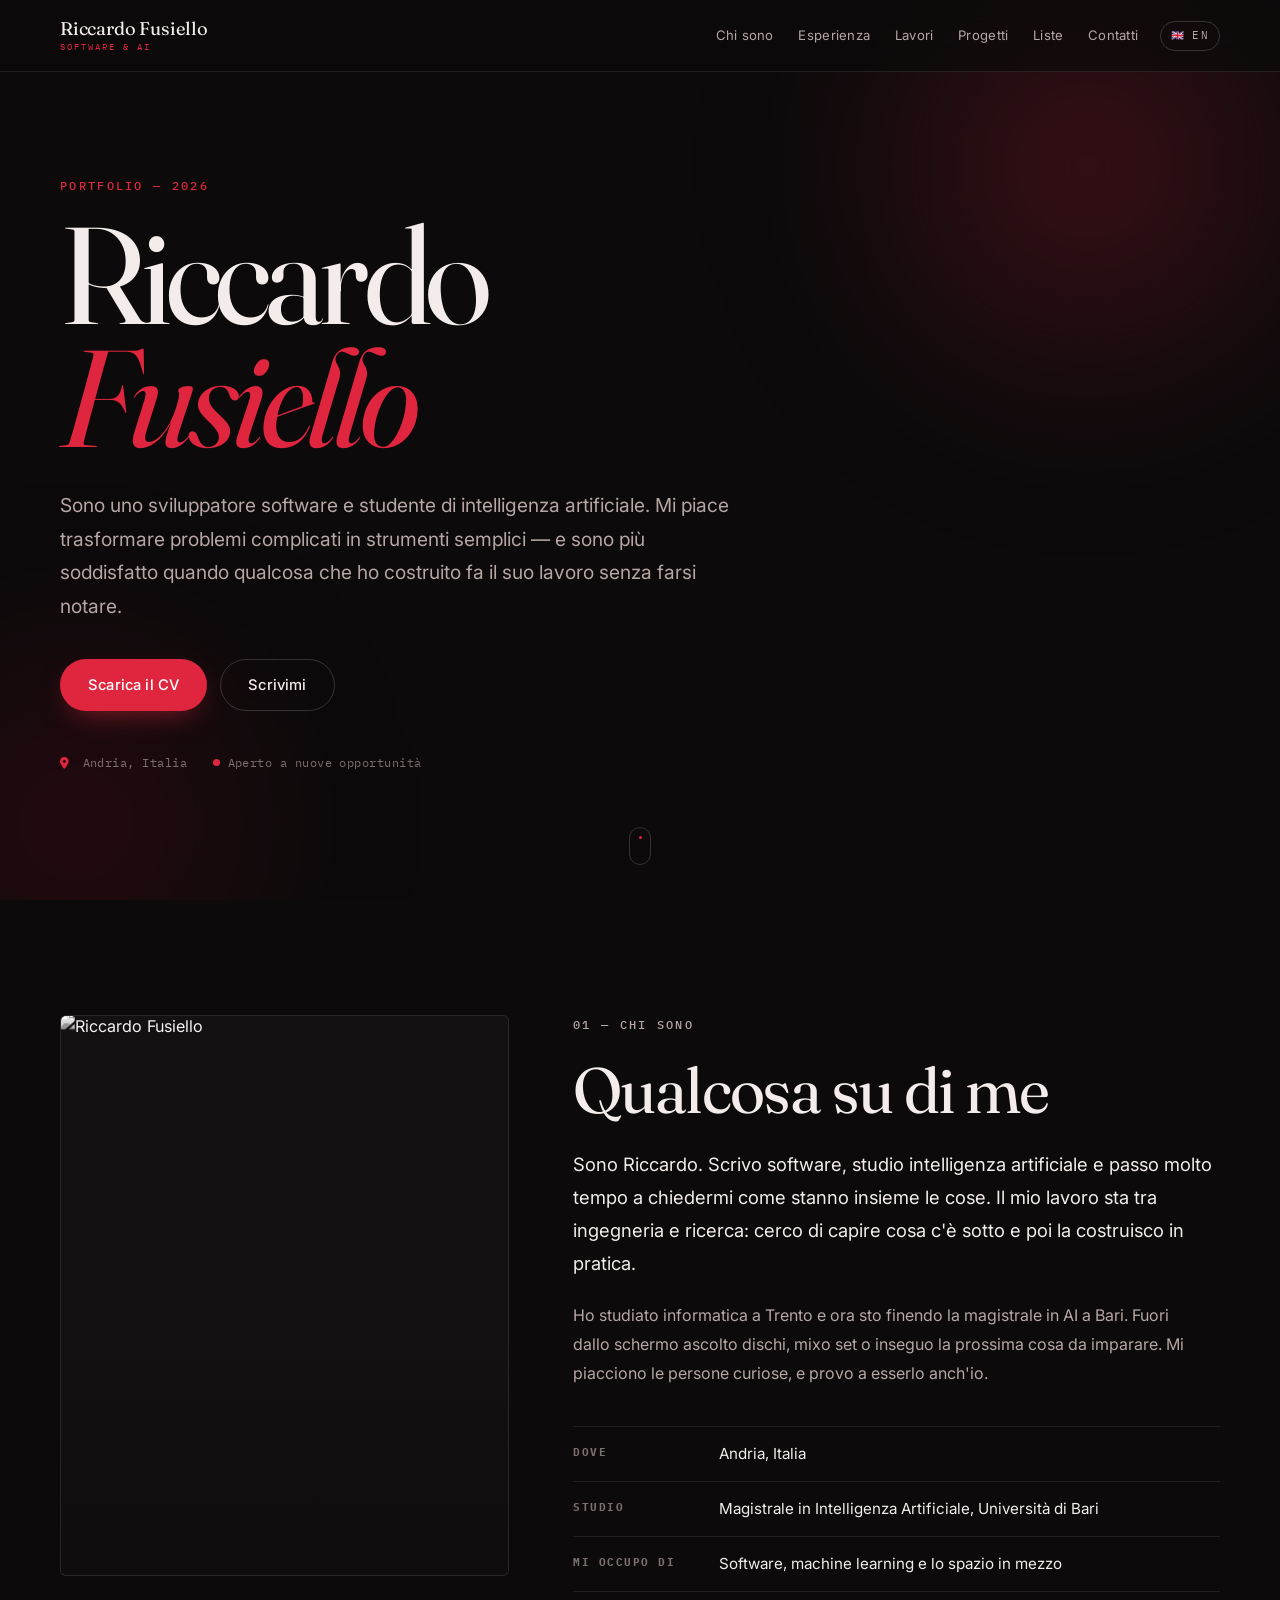
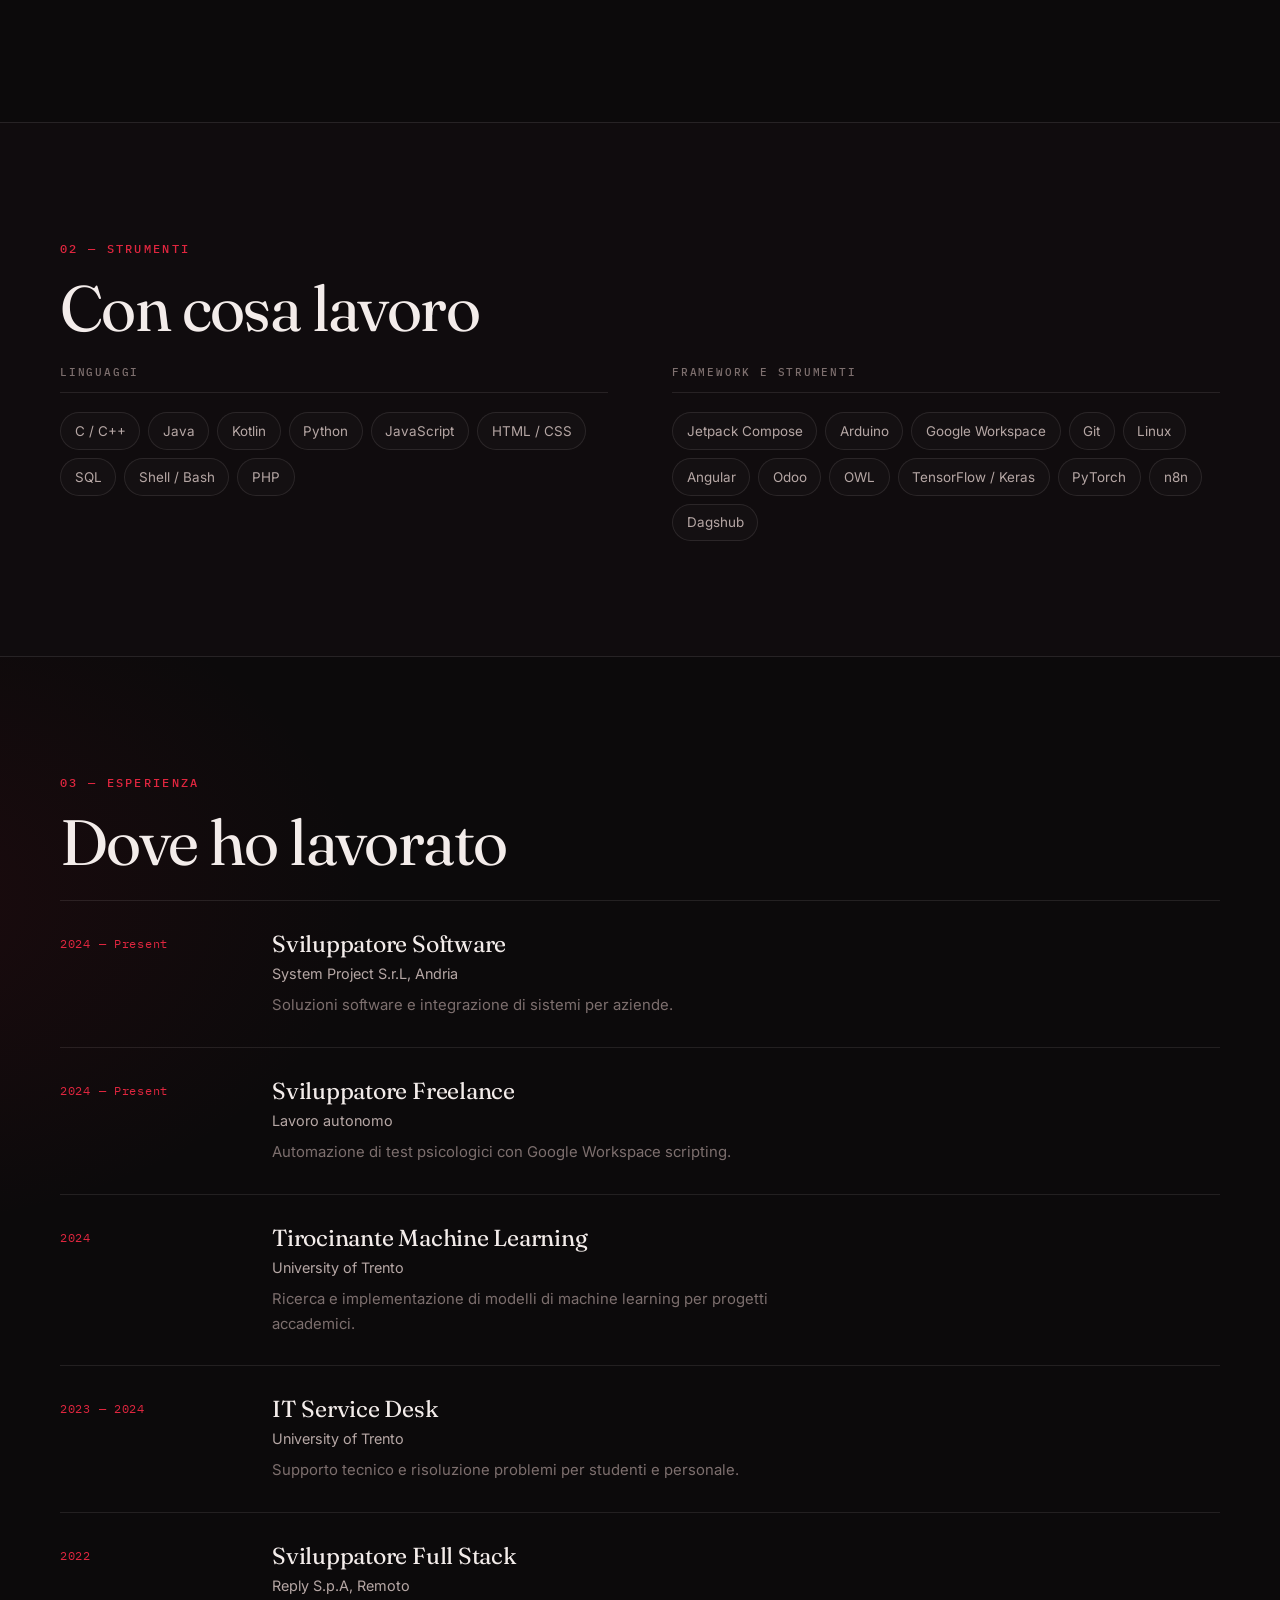
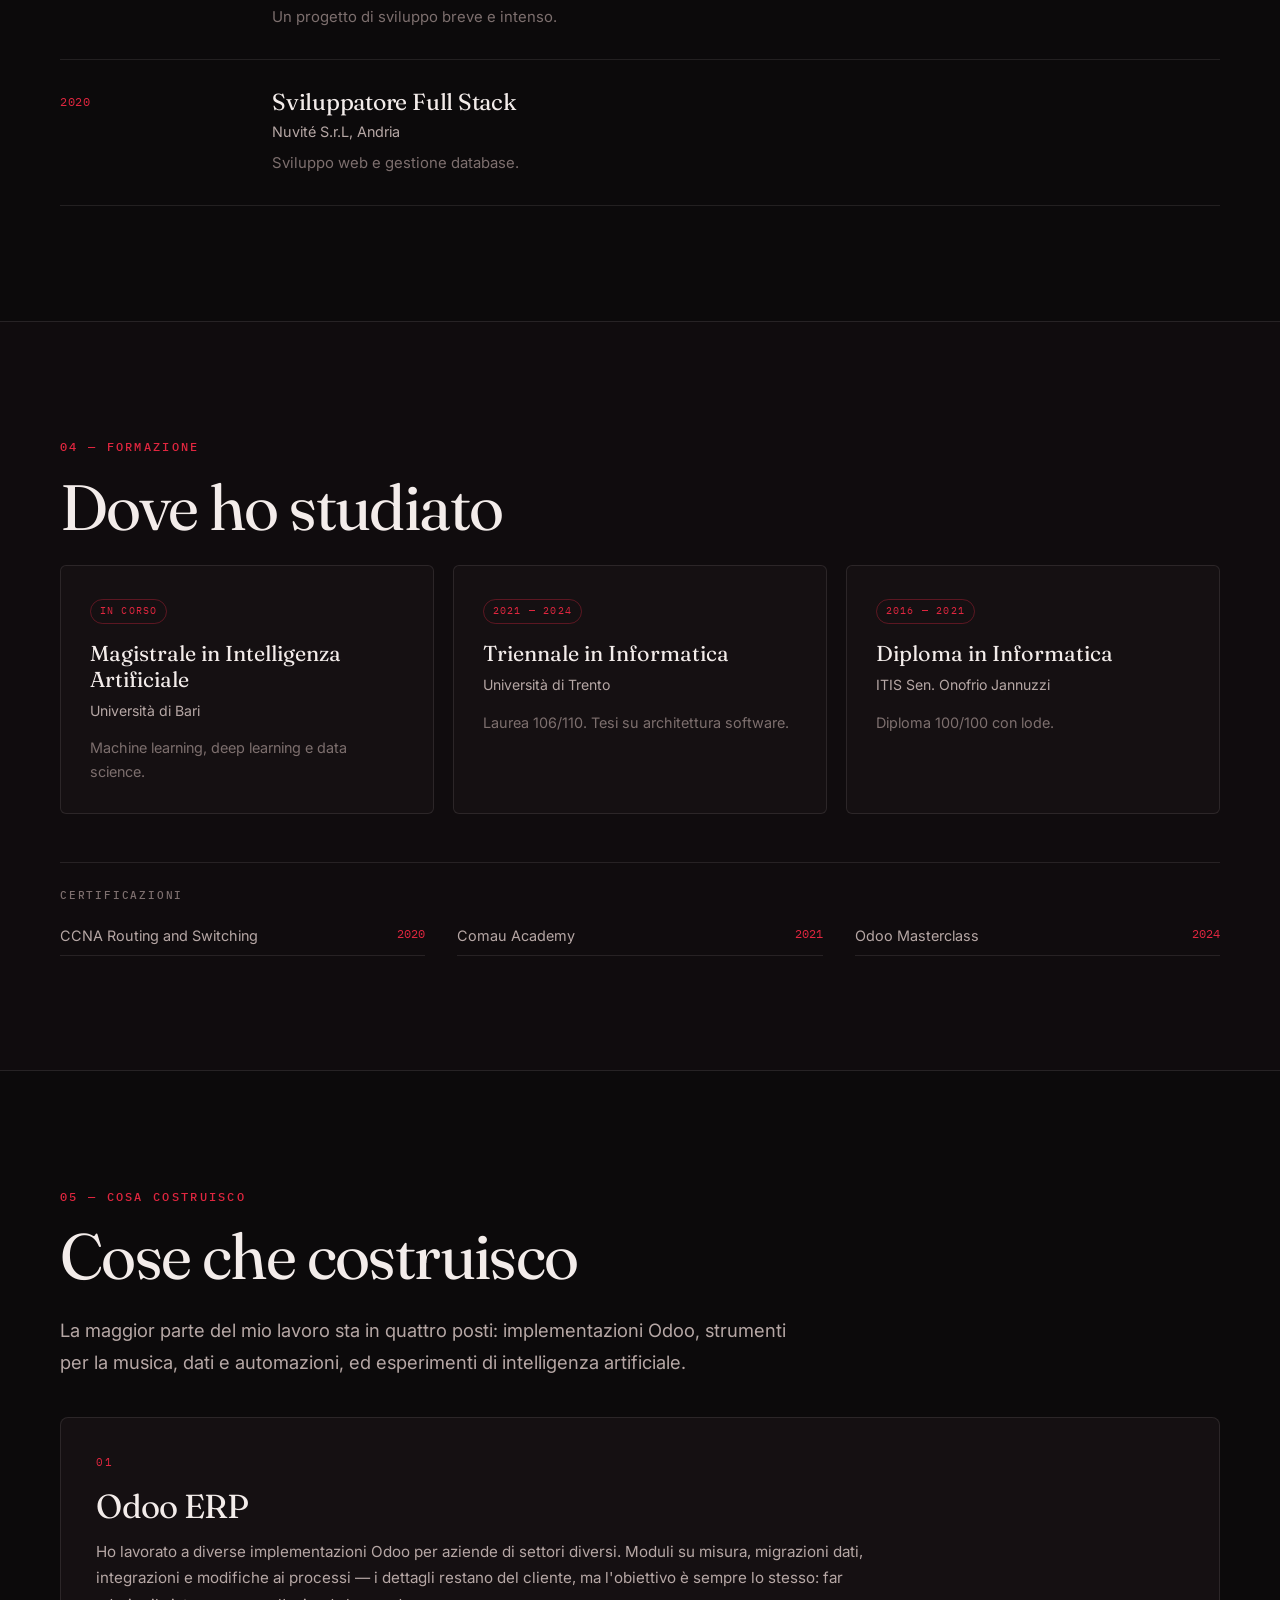
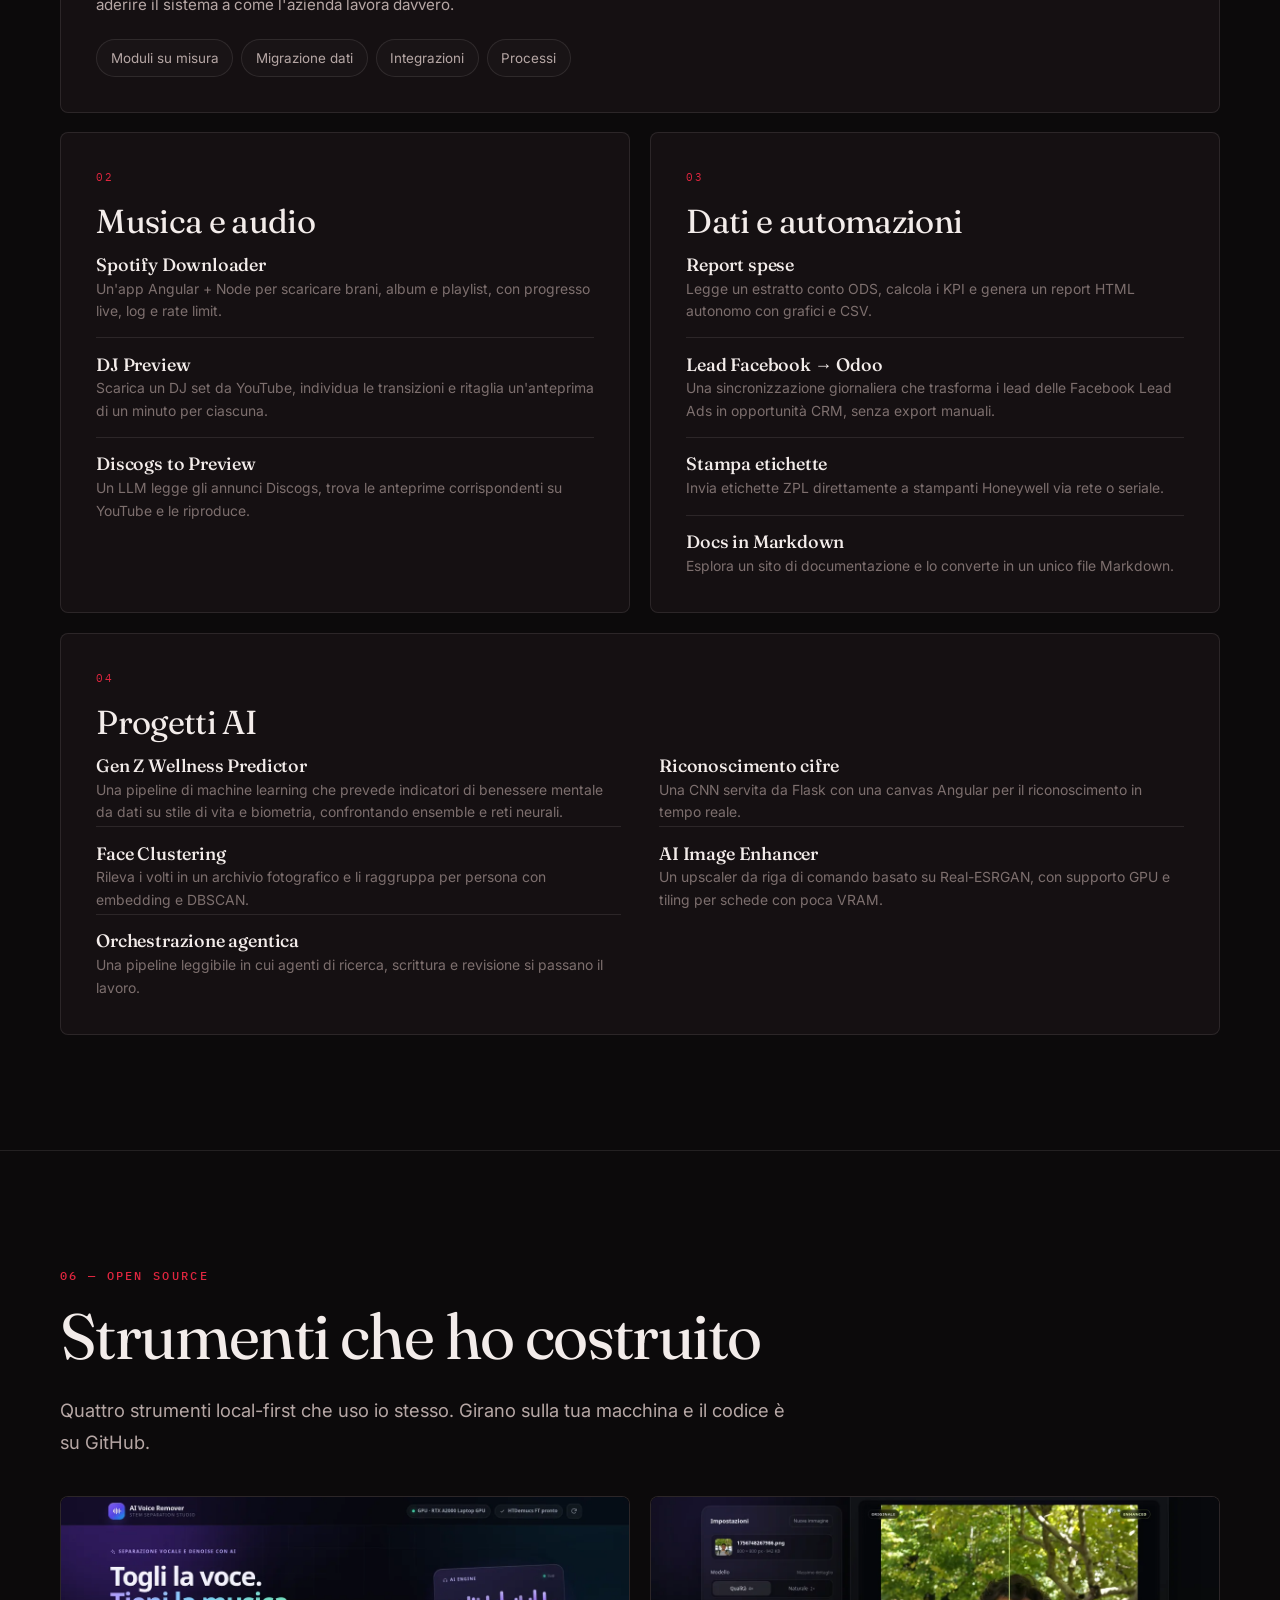
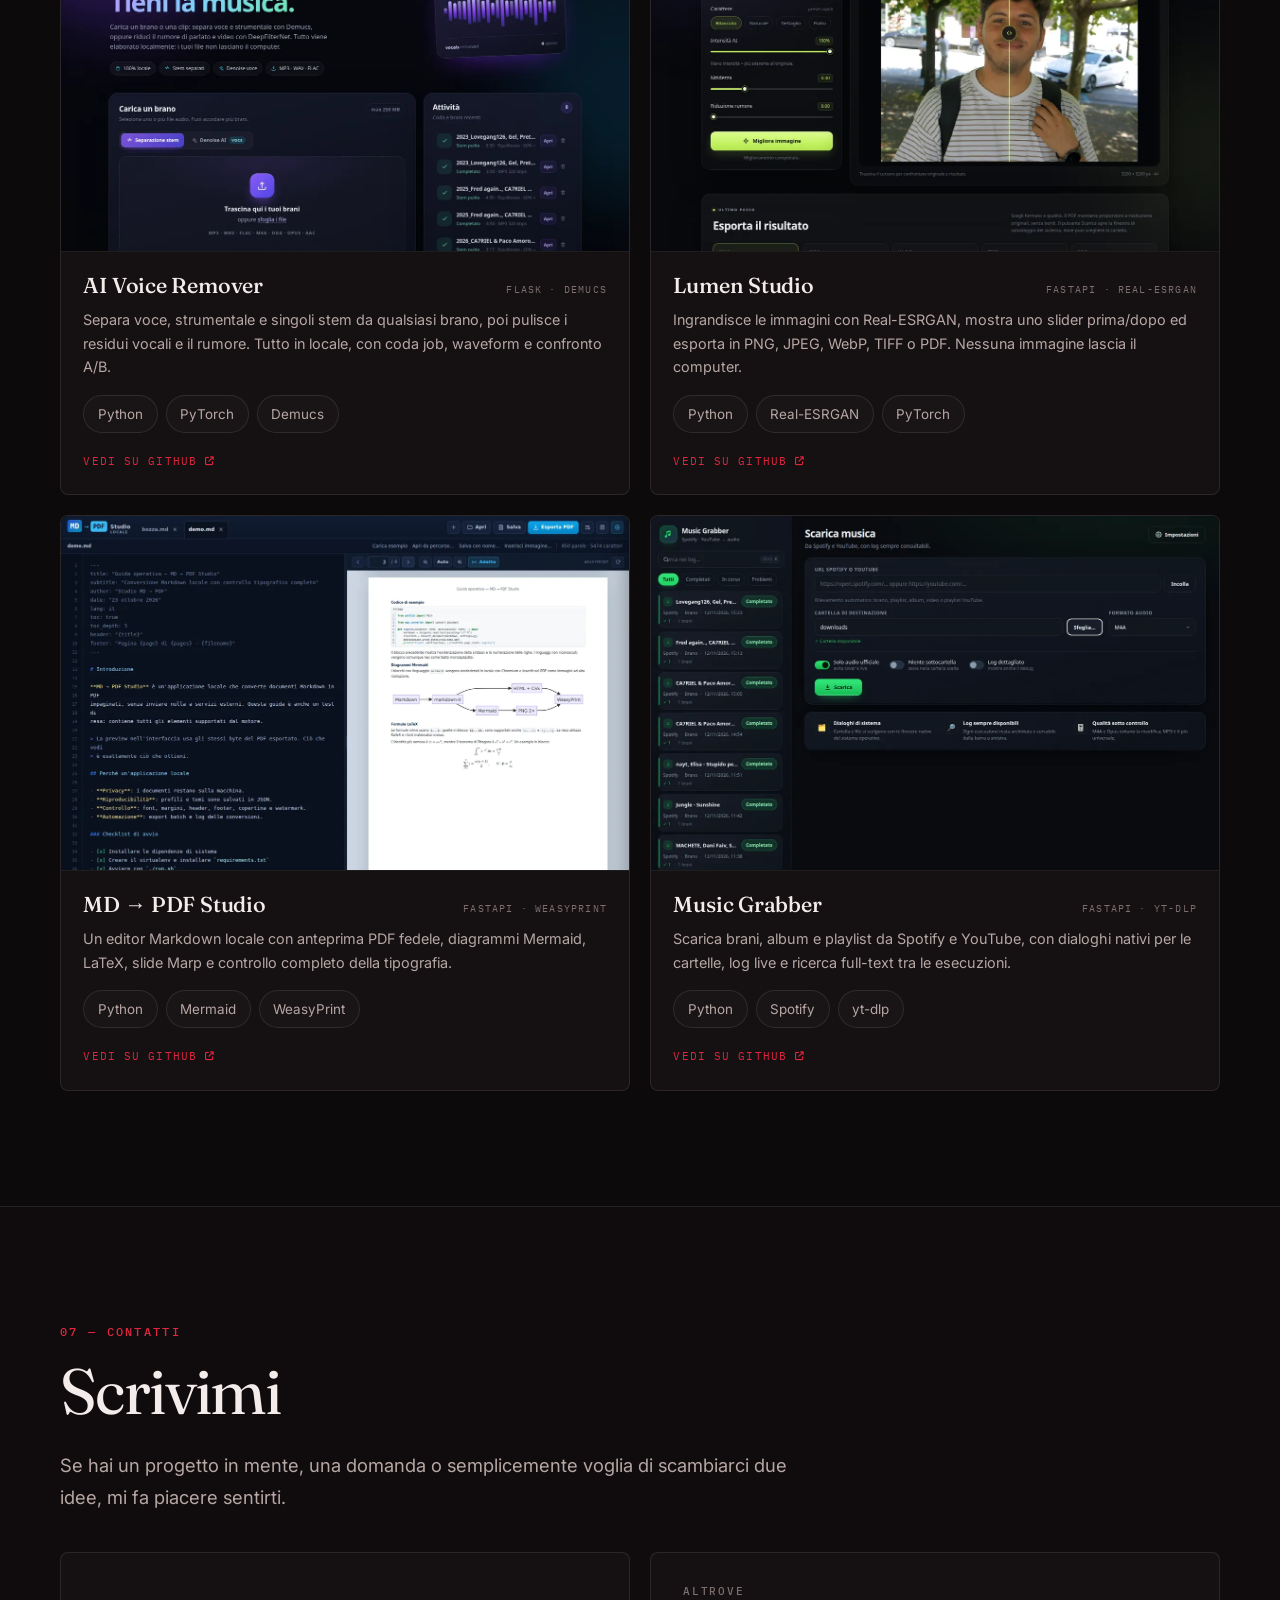
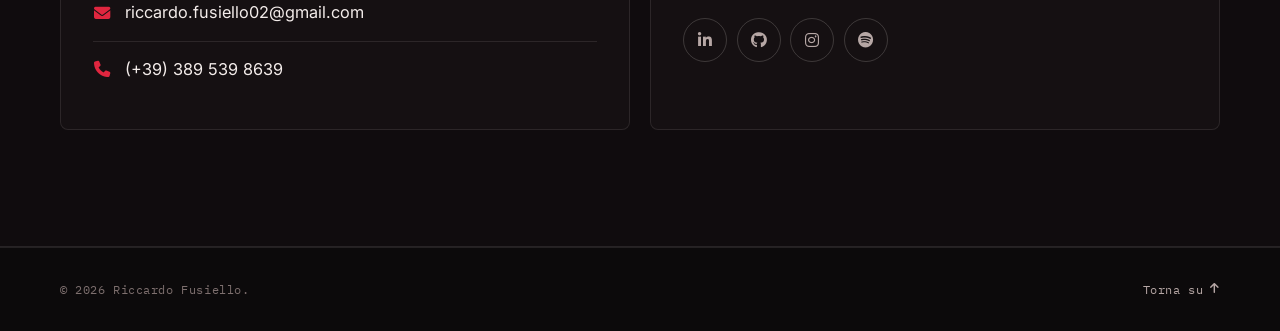
==== commit 9bddd7be: "Feature open-source projects with GitHub links - Add a Projects section with screenshots and links t" ====
--- a/it/index.html
+++ b/it/index.html
@@ -53,7 +53,7 @@
         "sameAs": [
           "https://www.linkedin.com/in/riccardo-fusiello-a02446216/",
           "https://github.com/riccardofus",
-          "https://www.instagram.com/riccardo.fusiello/"
+          "https://www.instagram.com/cavi.riccardo/"
         ]
       },
       {
@@ -103,6 +103,7 @@
           <li class="nav-item"><a class="nav-link" href="#about" data-i18n="nav_about">Chi sono</a></li>
           <li class="nav-item"><a class="nav-link" href="#experience" data-i18n="nav_experience">Esperienza</a></li>
           <li class="nav-item"><a class="nav-link" href="#work" data-i18n="nav_work">Lavori</a></li>
+          <li class="nav-item"><a class="nav-link" href="#projects" data-i18n="nav_projects">Progetti</a></li>
           <li class="nav-item"><a class="nav-link" href="#lists" id="listsNavLink" data-i18n="nav_lists">Liste</a></li>
           <!-- <li class="nav-item"><a class="nav-link" href="#music" data-i18n="nav_music">Musica</a></li> -->
           <li class="nav-item"><a class="nav-link" href="#contact" data-i18n="nav_contact">Contatti</a></li>
@@ -391,6 +392,92 @@
       </div>
     </section>
 
+    <section id="projects" class="section projects">
+      <div class="container">
+        <p class="eyebrow reveal" data-i18n="projects_eyebrow">06 — Open source</p>
+        <h2 class="section-title reveal" style="--d:.05s" data-i18n="projects_title">Strumenti che ho costruito</h2>
+        <p class="section-lead reveal" style="--d:.1s" data-i18n="projects_intro">Quattro strumenti local-first che uso io stesso. Girano sulla tua macchina e il codice è su GitHub.</p>
+
+        <div class="projects-grid">
+          <article class="project-card reveal" style="--d:.14s">
+            <a class="project-card__media" href="https://github.com/riccardoFus/ai-voice-remover" target="_blank" rel="noopener" aria-label="AI Voice Remover su GitHub">
+              <img src="../misc/projects/ai-voice-remover.webp" alt="Interfaccia di AI Voice Remover" loading="lazy" width="1200" height="875">
+            </a>
+            <div class="project-card__body">
+              <div class="project-card__head">
+                <h3 class="project-card__title" data-i18n="proj_voice_title">AI Voice Remover</h3>
+                <span class="project-card__meta">Flask · Demucs</span>
+              </div>
+              <p class="project-card__text" data-i18n="proj_voice_desc">Separa voce, strumentale e singoli stem da qualsiasi brano, poi pulisce i residui vocali e il rumore. Tutto in locale, con coda job, waveform e confronto A/B.</p>
+              <ul class="tags project-card__tags">
+                <li>Python</li><li>PyTorch</li><li>Demucs</li>
+              </ul>
+              <a class="project-card__link" href="https://github.com/riccardoFus/ai-voice-remover" target="_blank" rel="noopener">
+                <span data-i18n="project_github">Vedi su GitHub</span> <i class="fas fa-arrow-up-right-from-square"></i>
+              </a>
+            </div>
+          </article>
+
+          <article class="project-card reveal" style="--d:.2s">
+            <a class="project-card__media" href="https://github.com/riccardoFus/lumen-studio" target="_blank" rel="noopener" aria-label="Lumen Studio su GitHub">
+              <img src="../misc/projects/lumen-studio.webp" alt="Confronto prima e dopo in Lumen Studio" loading="lazy" width="1200" height="875">
+            </a>
+            <div class="project-card__body">
+              <div class="project-card__head">
+                <h3 class="project-card__title" data-i18n="proj_lumen_title">Lumen Studio</h3>
+                <span class="project-card__meta">FastAPI · Real-ESRGAN</span>
+              </div>
+              <p class="project-card__text" data-i18n="proj_lumen_desc">Ingrandisce le immagini con Real-ESRGAN, mostra uno slider prima/dopo ed esporta in PNG, JPEG, WebP, TIFF o PDF. Nessuna immagine lascia il computer.</p>
+              <ul class="tags project-card__tags">
+                <li>Python</li><li>Real-ESRGAN</li><li>PyTorch</li>
+              </ul>
+              <a class="project-card__link" href="https://github.com/riccardoFus/lumen-studio" target="_blank" rel="noopener">
+                <span data-i18n="project_github">Vedi su GitHub</span> <i class="fas fa-arrow-up-right-from-square"></i>
+              </a>
+            </div>
+          </article>
+
+          <article class="project-card reveal" style="--d:.26s">
+            <a class="project-card__media" href="https://github.com/riccardoFus/mdtopdf-ui" target="_blank" rel="noopener" aria-label="MD to PDF Studio su GitHub">
+              <img src="../misc/projects/mdtopdf-ui.webp" alt="Interfaccia di MD to PDF Studio con editor e anteprima PDF" loading="lazy" width="1200" height="875">
+            </a>
+            <div class="project-card__body">
+              <div class="project-card__head">
+                <h3 class="project-card__title" data-i18n="proj_md_title">MD → PDF Studio</h3>
+                <span class="project-card__meta">FastAPI · WeasyPrint</span>
+              </div>
+              <p class="project-card__text" data-i18n="proj_md_desc">Un editor Markdown locale con anteprima PDF fedele, diagrammi Mermaid, LaTeX, slide Marp e controllo completo della tipografia.</p>
+              <ul class="tags project-card__tags">
+                <li>Python</li><li>Mermaid</li><li>WeasyPrint</li>
+              </ul>
+              <a class="project-card__link" href="https://github.com/riccardoFus/mdtopdf-ui" target="_blank" rel="noopener">
+                <span data-i18n="project_github">Vedi su GitHub</span> <i class="fas fa-arrow-up-right-from-square"></i>
+              </a>
+            </div>
+          </article>
+
+          <article class="project-card reveal" style="--d:.32s">
+            <a class="project-card__media" href="https://github.com/riccardoFus/spotify-youtube-downloader" target="_blank" rel="noopener" aria-label="Music Grabber su GitHub">
+              <img src="../misc/projects/spotify-youtube-downloader.webp" alt="Interfaccia di Music Grabber" loading="lazy" width="1200" height="875">
+            </a>
+            <div class="project-card__body">
+              <div class="project-card__head">
+                <h3 class="project-card__title" data-i18n="proj_music_title">Music Grabber</h3>
+                <span class="project-card__meta">FastAPI · yt-dlp</span>
+              </div>
+              <p class="project-card__text" data-i18n="proj_music_desc">Scarica brani, album e playlist da Spotify e YouTube, con dialoghi nativi per le cartelle, log live e ricerca full-text tra le esecuzioni.</p>
+              <ul class="tags project-card__tags">
+                <li>Python</li><li>Spotify</li><li>yt-dlp</li>
+              </ul>
+              <a class="project-card__link" href="https://github.com/riccardoFus/spotify-youtube-downloader" target="_blank" rel="noopener">
+                <span data-i18n="project_github">Vedi su GitHub</span> <i class="fas fa-arrow-up-right-from-square"></i>
+              </a>
+            </div>
+          </article>
+        </div>
+      </div>
+    </section>
+
     <!-- Music and roulette are kept here for reference. Remove this comment block to restore them.
     <section id="music" class="section section--alt music">
       <div class="container">
@@ -501,7 +588,7 @@
 
     <section id="contact" class="section section--alt contact">
       <div class="container">
-        <p class="eyebrow reveal" data-i18n="contact_eyebrow">06 — Contatti</p>
+        <p class="eyebrow reveal" data-i18n="contact_eyebrow">07 — Contatti</p>
         <h2 class="section-title reveal" style="--d:.05s" data-i18n="contact_title">Scrivimi</h2>
         <p class="section-lead reveal" style="--d:.1s" data-i18n="contact_lead">Se hai un progetto in mente, una domanda o semplicemente voglia di scambiarci due idee, mi fa piacere sentirti.</p>
         <div class="contact__grid">
@@ -520,7 +607,7 @@
             <div class="socials">
               <a href="https://www.linkedin.com/in/riccardo-fusiello-a02446216/" target="_blank" aria-label="LinkedIn"><i class="fab fa-linkedin-in"></i></a>
               <a href="https://github.com/riccardofus" target="_blank" aria-label="GitHub"><i class="fab fa-github"></i></a>
-              <a href="https://www.instagram.com/riccardo.fusiello/" target="_blank" aria-label="Instagram"><i class="fab fa-instagram"></i></a>
+              <a href="https://www.instagram.com/cavi.riccardo/" target="_blank" aria-label="Instagram"><i class="fab fa-instagram"></i></a>
               <a href="https://open.spotify.com/user/11134519888?si=5ef3217eab024590" target="_blank" aria-label="Spotify"><i class="fab fa-spotify"></i></a>
             </div>
           </div>
@@ -904,6 +991,7 @@
         nav_about: 'About',
         nav_experience: 'Experience',
         nav_work: 'Work',
+        nav_projects: 'Projects',
         nav_lists: 'Lists',
         nav_music: 'Music',
         nav_contact: 'Contact',
@@ -998,6 +1086,18 @@
         project_cta: 'Read more',
         project_quote: 'A quiet place for the books you actually own.',
         modal_tag: 'Project',
+        projects_eyebrow: '06 — Open source',
+        projects_title: 'Tools I\'ve built',
+        projects_intro: 'Four local-first tools I use myself. Each one runs on your machine, and the source is on GitHub.',
+        proj_voice_title: 'AI Voice Remover',
+        proj_voice_desc: 'Separates vocals, instrumental and individual stems from any track, then cleans up leftover voice and noise. Local, with a job queue, waveforms and A/B comparison.',
+        proj_lumen_title: 'Lumen Studio',
+        proj_lumen_desc: 'Upscales images with Real-ESRGAN, shows a before/after slider and exports to PNG, JPEG, WebP, TIFF or PDF. No image leaves the machine.',
+        proj_md_title: 'MD → PDF Studio',
+        proj_md_desc: 'A local Markdown editor with a faithful PDF preview, Mermaid diagrams, LaTeX, Marp slides and full control over typography.',
+        proj_music_title: 'Music Grabber',
+        proj_music_desc: 'Downloads tracks, albums and playlists from Spotify and YouTube, with native folder dialogs, live logs and full-text search across runs.',
+        project_github: 'View on GitHub',
         music_eyebrow: '06 — Sound',
         music_title: 'cavi.wav',
         music_tagline: 'Records, mixes and late-night discoveries.',
@@ -1016,7 +1116,7 @@
         roulette_tagline: 'Let the archive choose for you.',
         roulette_placeholder: 'Ready when you are.',
         roulette_btn: 'Shuffle',
-        contact_eyebrow: '06 — Contact',
+        contact_eyebrow: '07 — Contact',
         contact_title: 'Say hello',
         contact_lead: 'If you have a project in mind, a question, or just want to compare notes, I\'d like to hear from you.',
         connect_title: 'Elsewhere',
@@ -1038,6 +1138,7 @@
         nav_about: 'Chi sono',
         nav_experience: 'Esperienza',
         nav_work: 'Lavori',
+        nav_projects: 'Progetti',
         nav_lists: 'Liste',
         nav_music: 'Musica',
         nav_contact: 'Contatti',
@@ -1132,6 +1233,18 @@
         project_cta: 'Scopri di più',
         project_quote: 'Un posto tranquillo per i libri che hai davvero.',
         modal_tag: 'Progetto',
+        projects_eyebrow: '06 — Open source',
+        projects_title: 'Strumenti che ho costruito',
+        projects_intro: 'Quattro strumenti local-first che uso io stesso. Girano sulla tua macchina e il codice è su GitHub.',
+        proj_voice_title: 'AI Voice Remover',
+        proj_voice_desc: 'Separa voce, strumentale e singoli stem da qualsiasi brano, poi pulisce i residui vocali e il rumore. Tutto in locale, con coda job, waveform e confronto A/B.',
+        proj_lumen_title: 'Lumen Studio',
+        proj_lumen_desc: 'Ingrandisce le immagini con Real-ESRGAN, mostra uno slider prima/dopo ed esporta in PNG, JPEG, WebP, TIFF o PDF. Nessuna immagine lascia il computer.',
+        proj_md_title: 'MD → PDF Studio',
+        proj_md_desc: 'Un editor Markdown locale con anteprima PDF fedele, diagrammi Mermaid, LaTeX, slide Marp e controllo completo della tipografia.',
+        proj_music_title: 'Music Grabber',
+        proj_music_desc: 'Scarica brani, album e playlist da Spotify e YouTube, con dialoghi nativi per le cartelle, log live e ricerca full-text tra le esecuzioni.',
+        project_github: 'Vedi su GitHub',
         music_eyebrow: '06 — Suono',
         music_title: 'cavi.wav',
         music_tagline: 'Dischi, mix e scoperte notturne.',
@@ -1150,7 +1263,7 @@
         roulette_tagline: 'Lascia che l\'archivio scelga per te.',
         roulette_placeholder: 'Pronto quando vuoi.',
         roulette_btn: 'Mescola',
-        contact_eyebrow: '06 — Contatti',
+        contact_eyebrow: '07 — Contatti',
         contact_title: 'Scrivimi',
         contact_lead: 'Se hai un progetto in mente, una domanda o semplicemente voglia di scambiarci due idee, mi fa piacere sentirti.',
         connect_title: 'Altrove',
--- a/style/styleNew.css
+++ b/style/styleNew.css
@@ -52,6 +52,7 @@
 .container { width: min(1160px, 92vw); max-width: none; margin: 0 auto; padding: 0; }
 
 .section { position: relative; padding: clamp(4.5rem, 9vw, 8rem) 0; }
+section[id] { scroll-margin-top: 86px; }
 .section--alt { background: var(--bg-2); border-top: 1px solid var(--line); border-bottom: 1px solid var(--line); }
 
 .eyebrow {
@@ -535,6 +536,33 @@
 .work-list--grid { grid-template-columns: repeat(2, minmax(0, 1fr)); gap: .2rem 2.4rem; }
 .work-list--grid li { border-top: 1px solid var(--line); padding-top: .95rem; }
 .work-list--grid li:nth-child(-n+2) { border-top: 0; padding-top: 0; }
+
+/* Projects */
+.projects { border-top: 1px solid var(--line); }
+.projects-grid { display: grid; grid-template-columns: repeat(2, minmax(0, 1fr)); gap: 1.2rem; }
+.project-card {
+  display: flex;
+  flex-direction: column;
+  background: var(--surface);
+  border: 1px solid var(--line);
+  border-radius: 8px;
+  overflow: hidden;
+  transition: border-color .35s ease, transform .4s var(--ease), background .35s ease;
+}
+.project-card:hover { border-color: rgba(224, 38, 63, 0.45); transform: translateY(-3px); background: var(--surface-2); }
+.project-card__media { display: block; aspect-ratio: 16 / 10; overflow: hidden; background: #080606; border-bottom: 1px solid var(--line); }
+.project-card__media img { width: 100%; height: 100%; object-fit: cover; object-position: top center; transition: transform .6s var(--ease); }
+.project-card:hover .project-card__media img { transform: scale(1.025); }
+.project-card__body { display: flex; flex-direction: column; flex: 1; padding: 1.3rem 1.4rem 1.5rem; }
+.project-card__head { display: flex; align-items: baseline; justify-content: space-between; gap: 1rem; margin-bottom: .55rem; }
+.project-card__title { font-family: var(--font-display); font-size: 1.35rem; font-weight: 500; letter-spacing: -.01em; }
+.project-card__meta { font-family: var(--font-mono); font-size: .62rem; letter-spacing: .12em; text-transform: uppercase; color: var(--faint); white-space: nowrap; }
+.project-card__text { font-size: .9rem; line-height: 1.65; color: var(--muted); margin-bottom: 1rem; }
+.project-card__tags { margin-bottom: 1.2rem; }
+.project-card__link { margin-top: auto; display: inline-flex; align-items: center; gap: .5rem; font-family: var(--font-mono); font-size: .7rem; letter-spacing: .1em; text-transform: uppercase; color: var(--red); }
+.project-card__link i { font-size: .8em; transition: transform .3s var(--ease); }
+.project-card__link:hover { color: var(--red-bright); }
+.project-card__link:hover i { transform: translate(2px, -2px); }
 
 /* Music */
 .tabs { display: flex; flex-wrap: wrap; gap: .5rem; margin-bottom: 2rem; }
@@ -806,6 +834,8 @@
   .work-list--grid { grid-template-columns: 1fr; }
   .work-list--grid li:nth-child(-n+2) { border-top: 1px solid var(--line); padding-top: .95rem; }
   .work-list--grid li:first-child { border-top: 0; padding-top: 0; }
+  .projects-grid { grid-template-columns: 1fr; }
+  .project-card__head { flex-direction: column; gap: .2rem; }
 }
 
 @media (prefers-reduced-motion: reduce) {
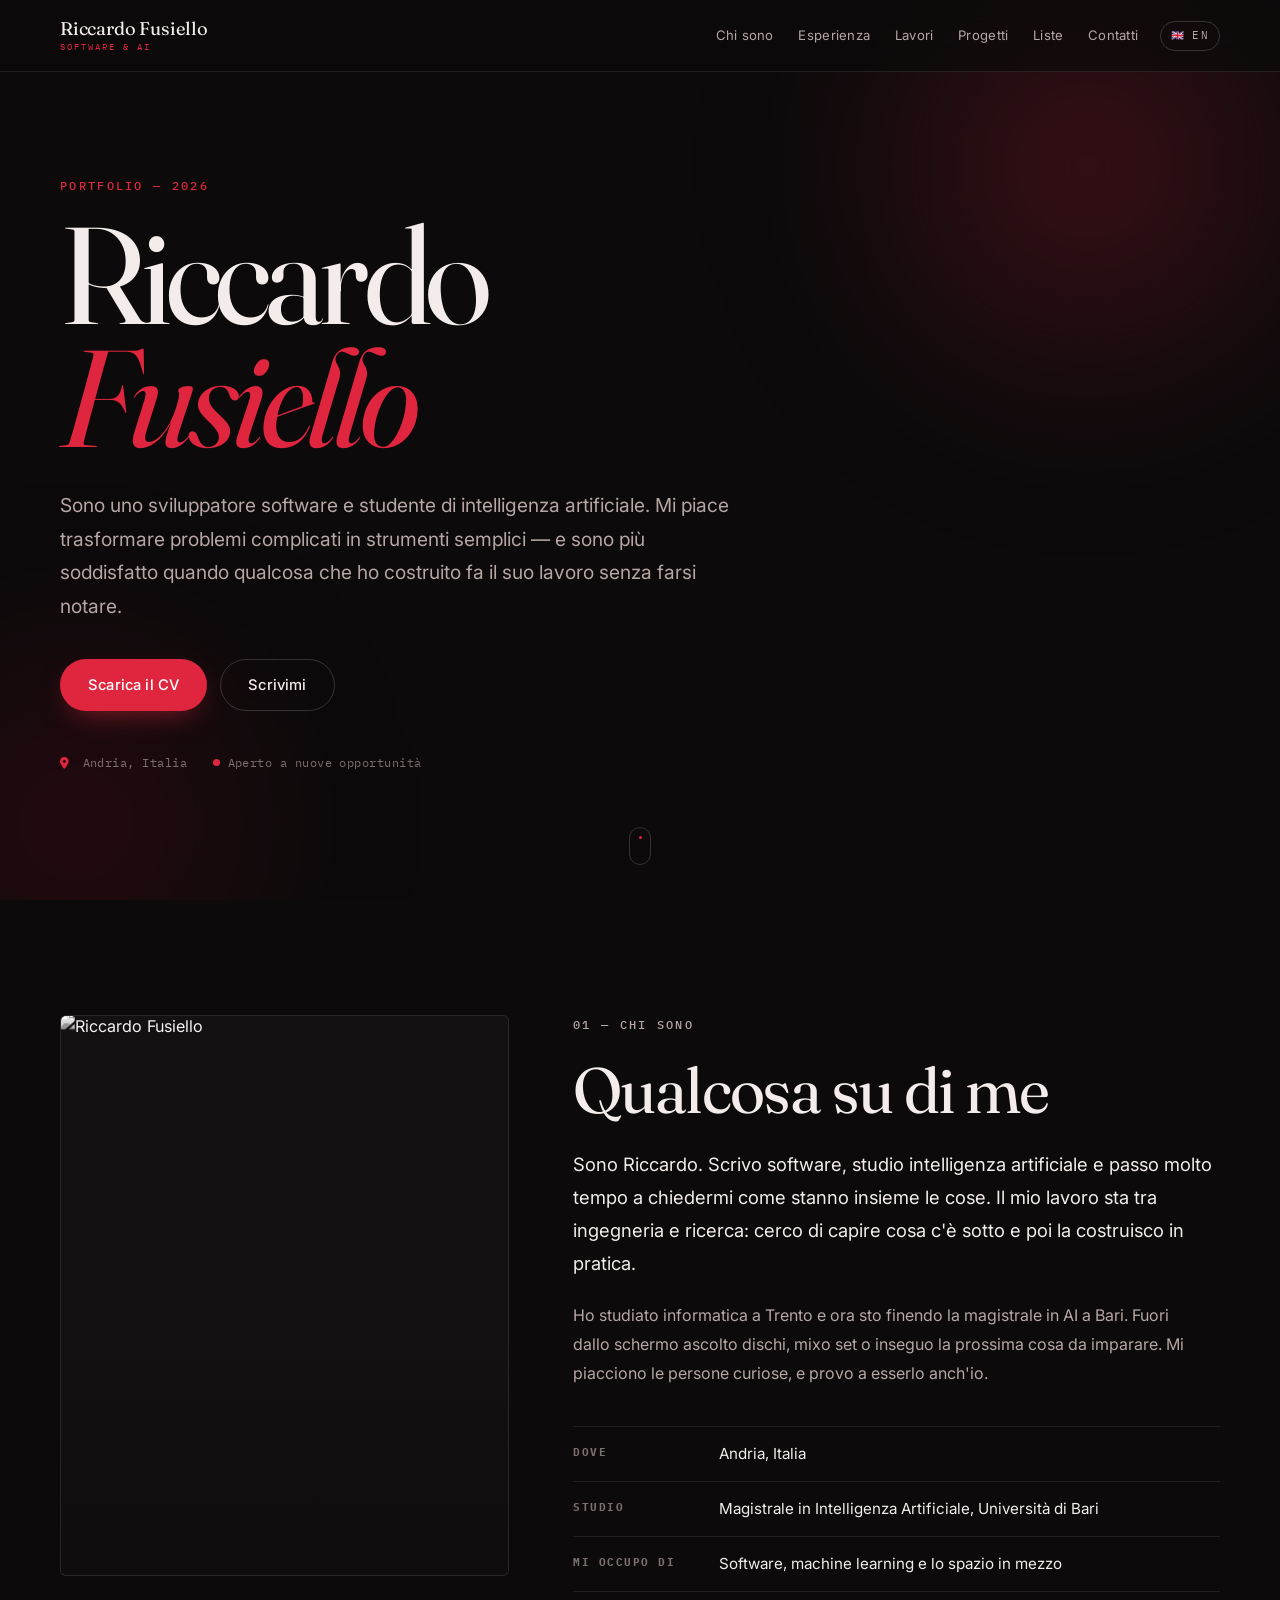
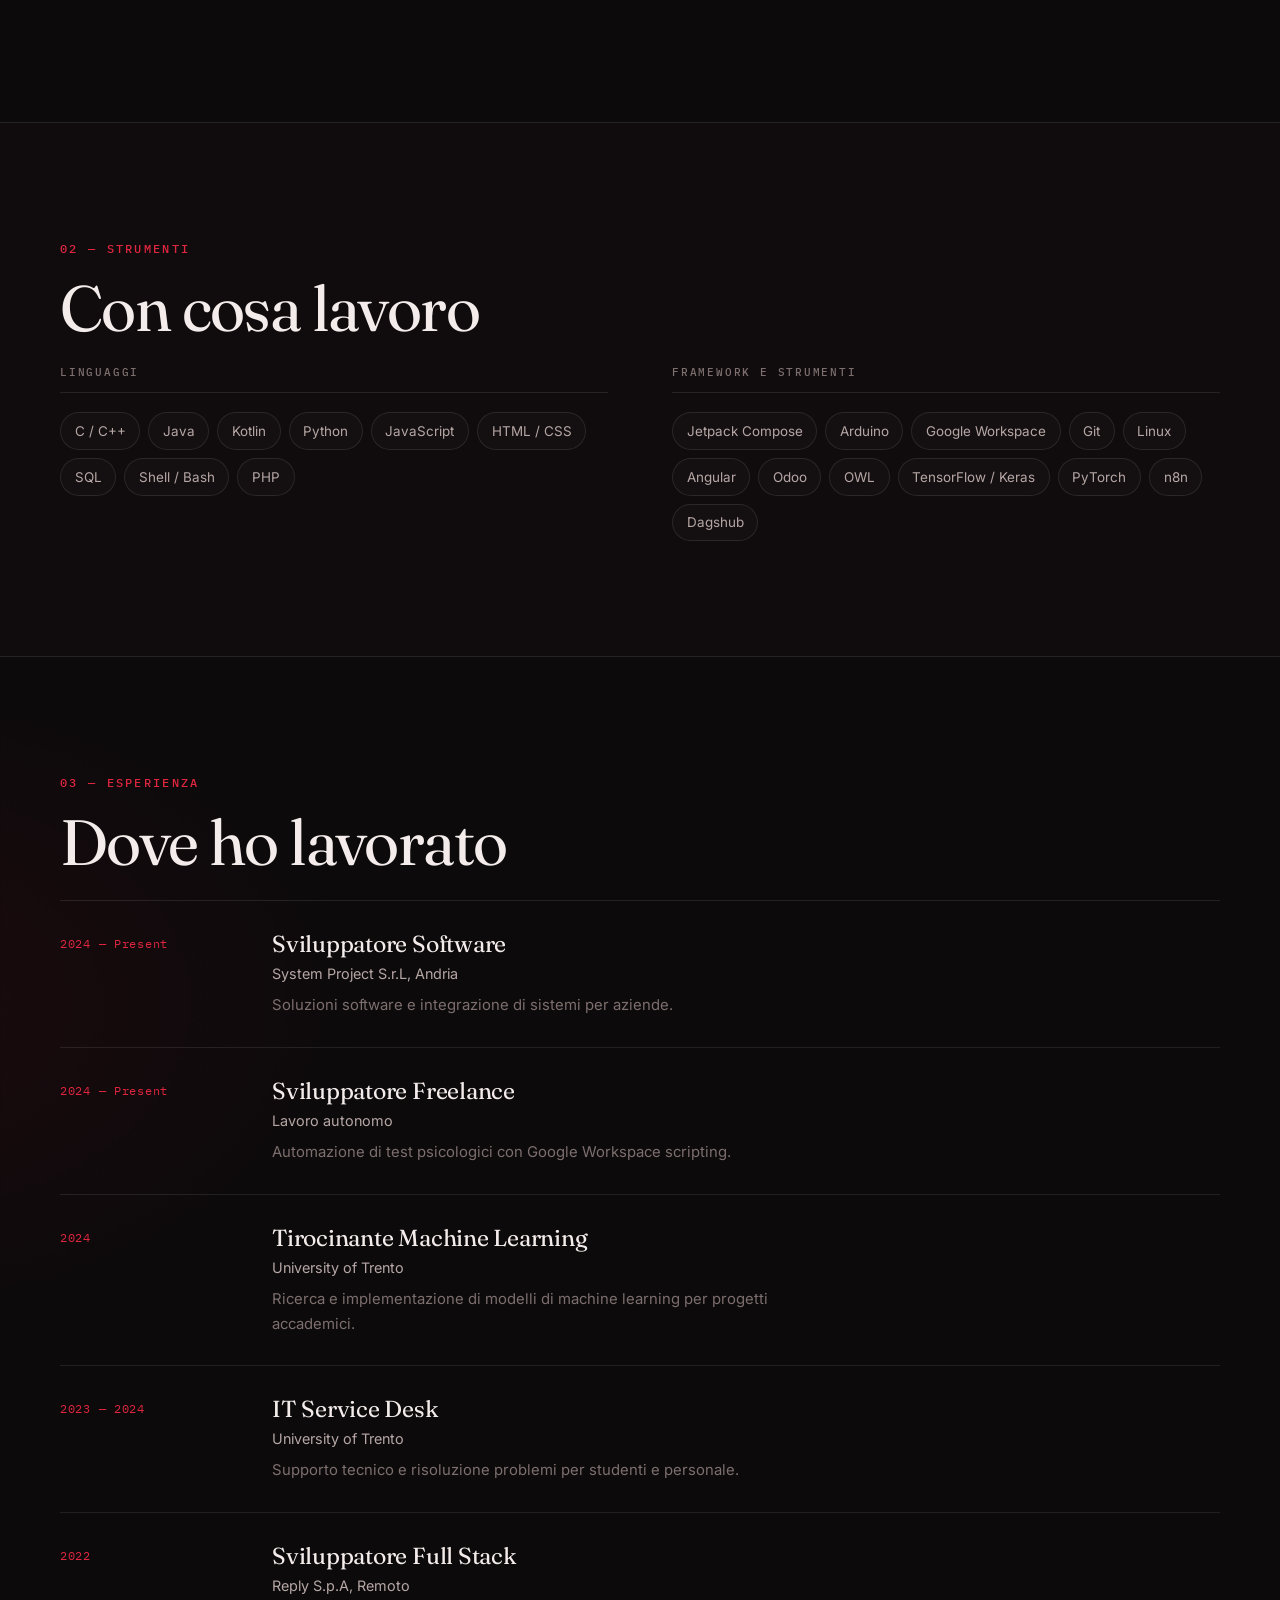
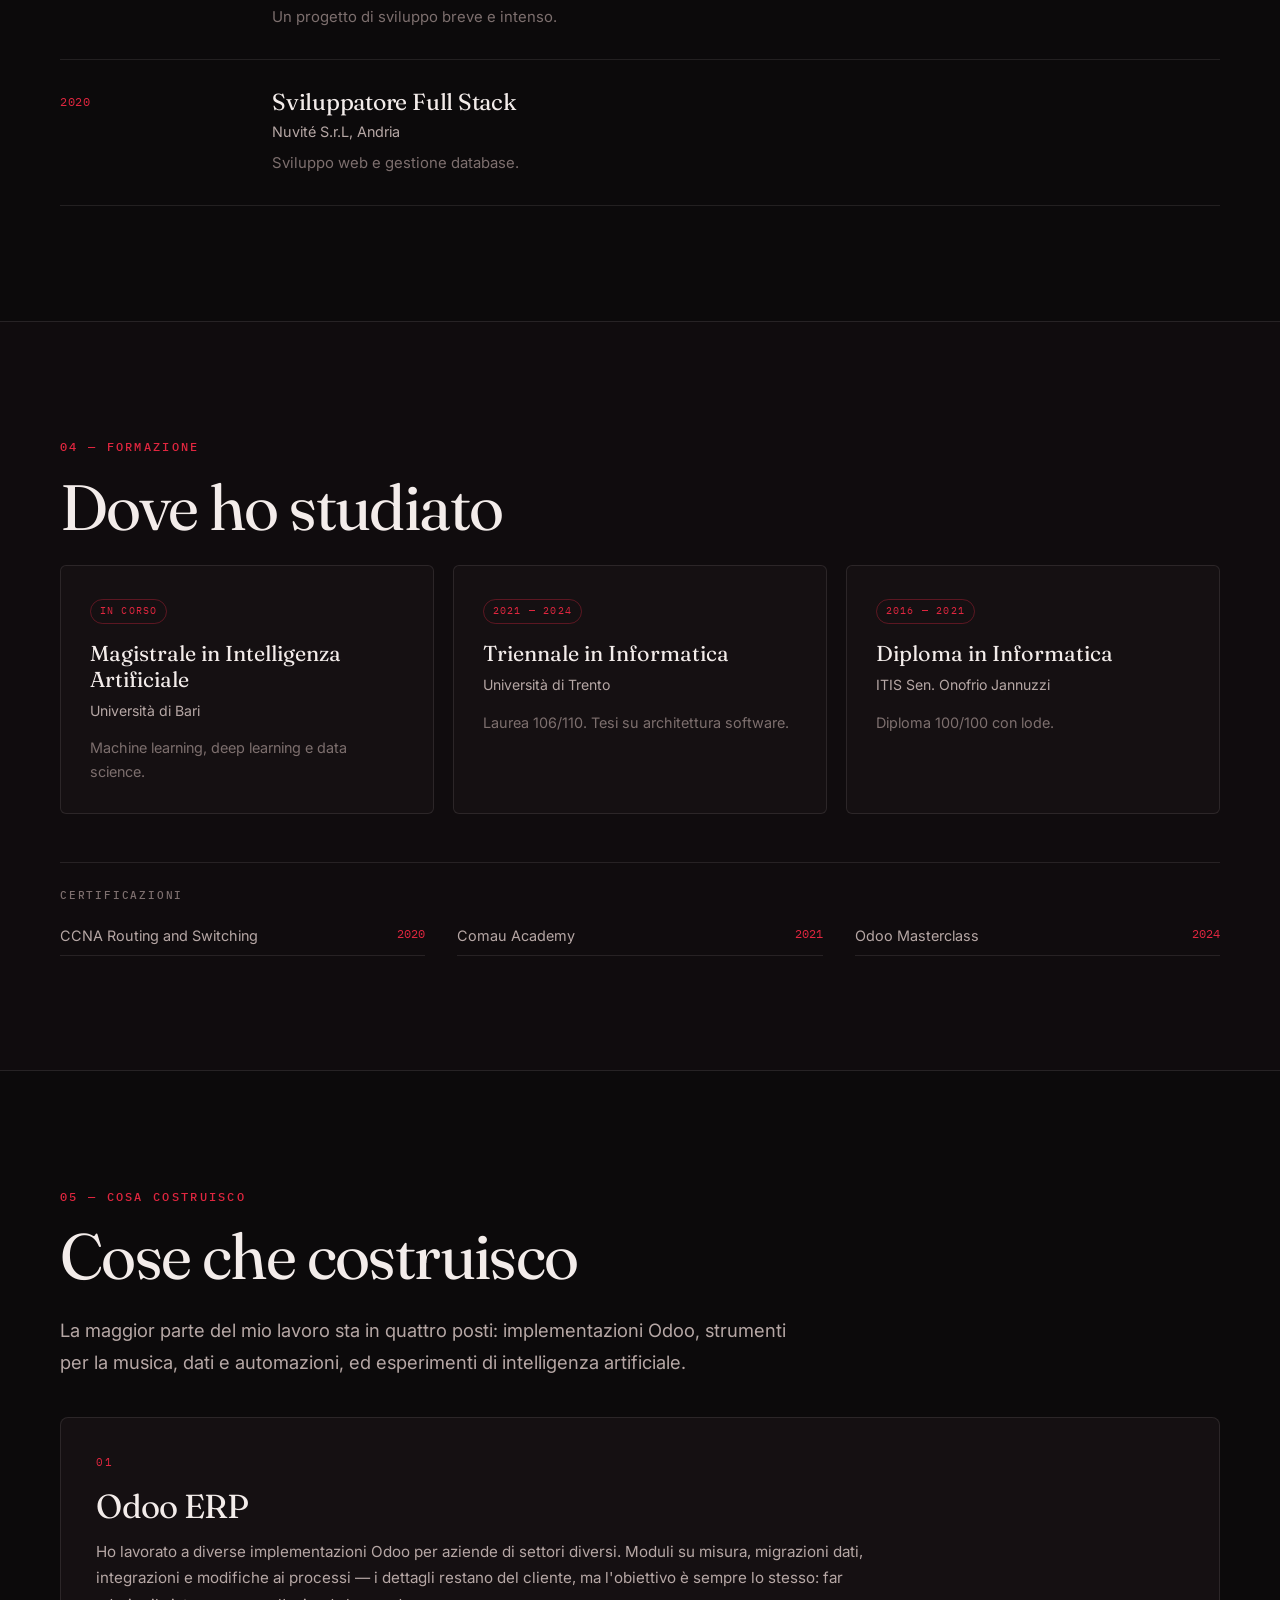
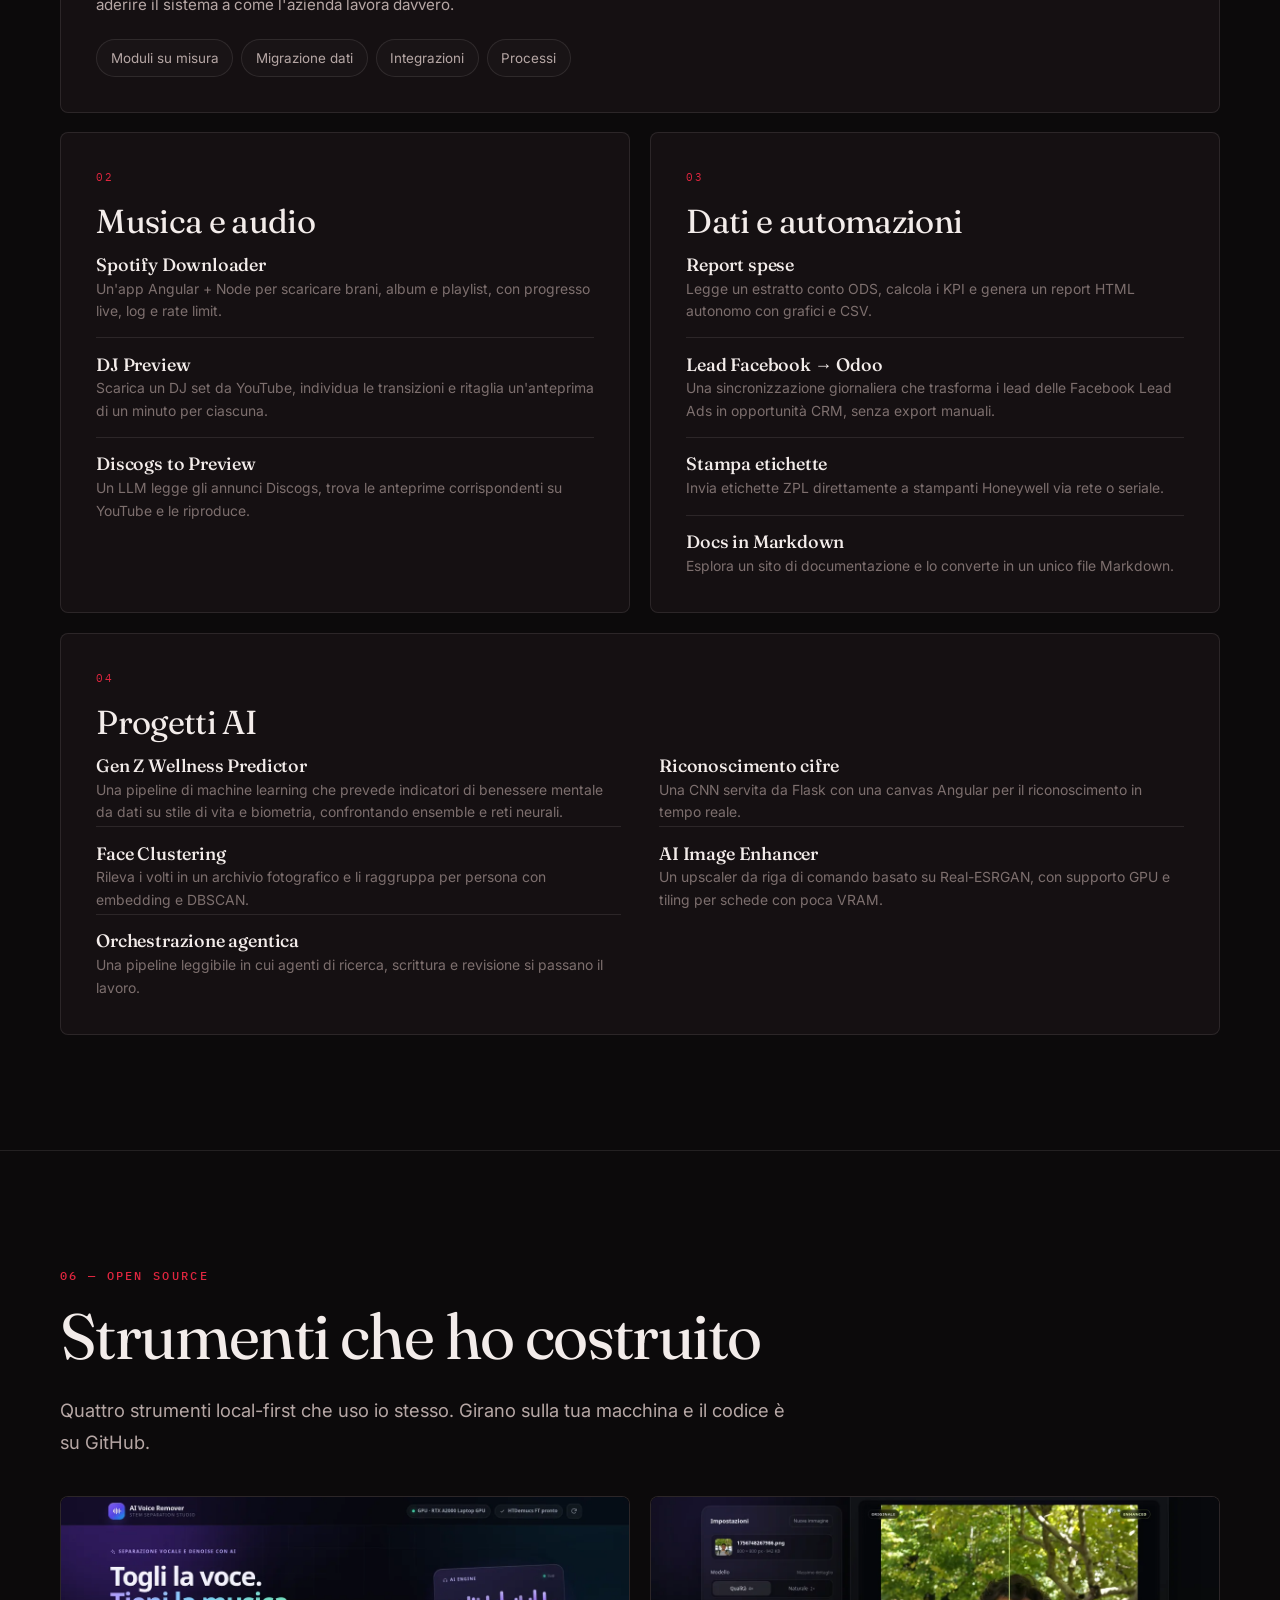
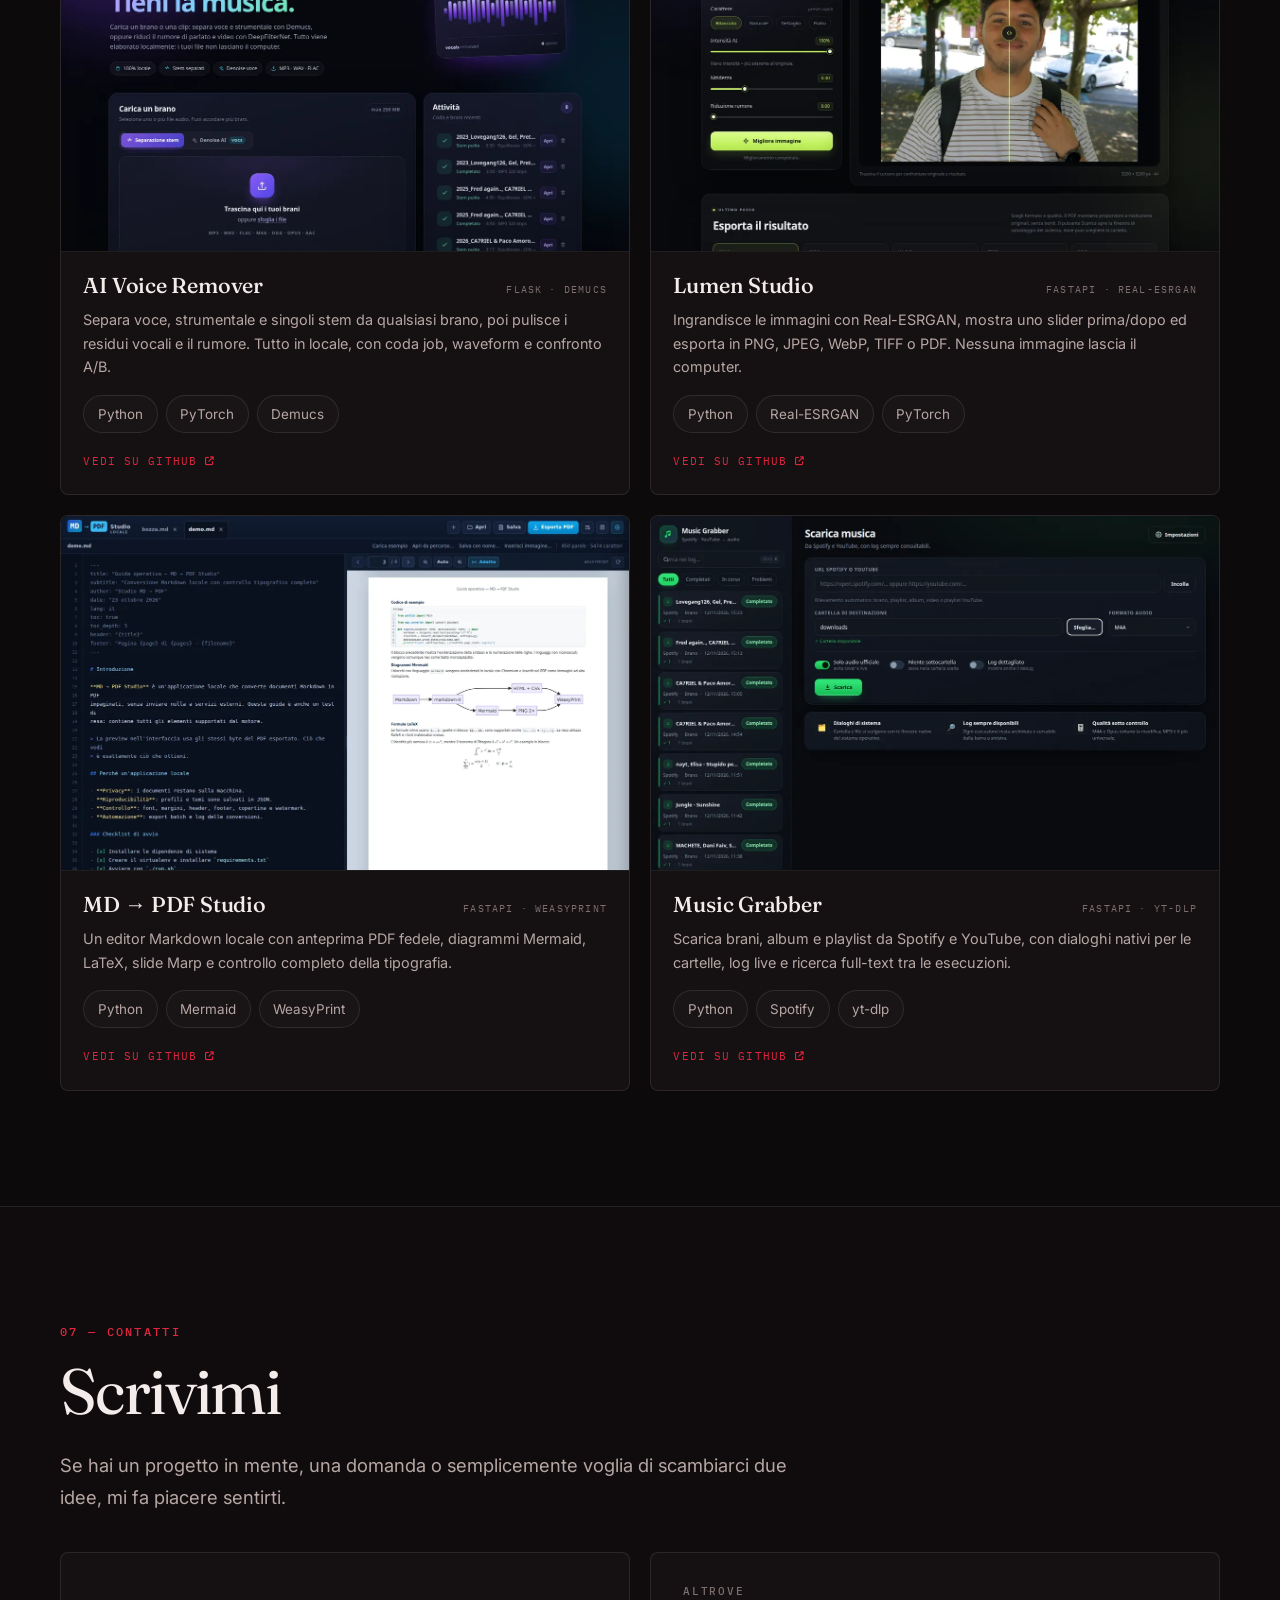
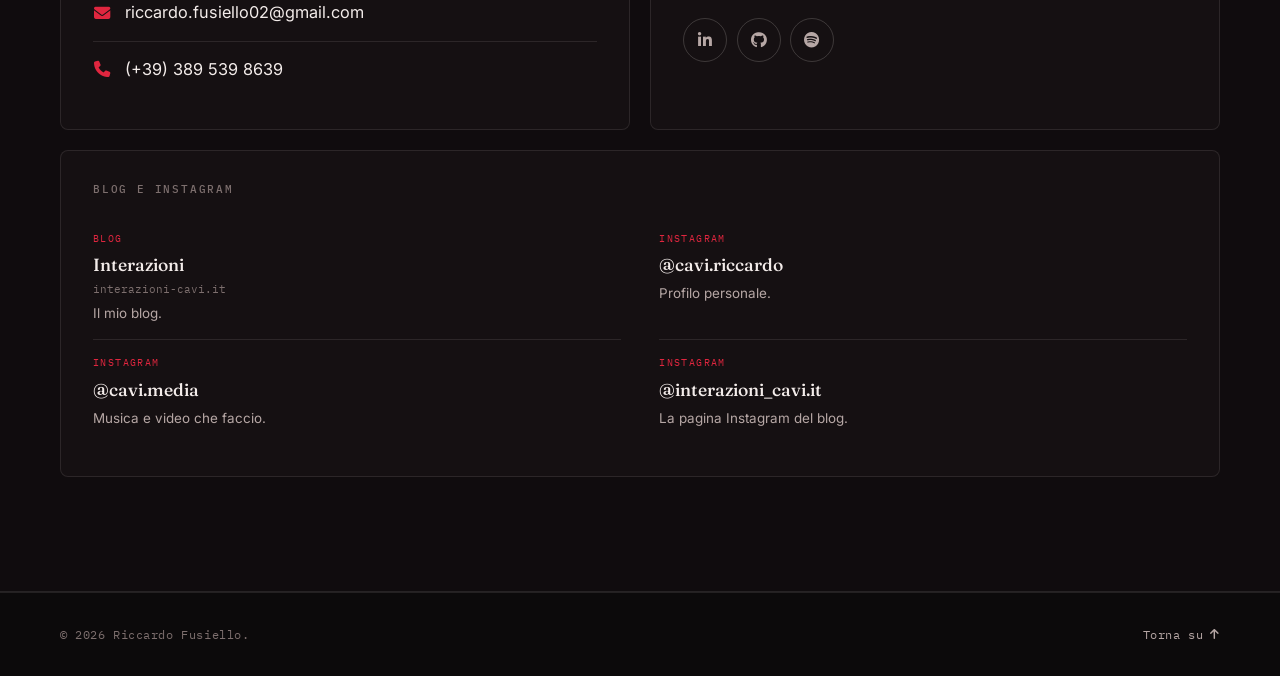
==== commit 38afacff: "Add blog and Instagram links to contact section - Add Interazioni blog link (interazioni-cavi.it) - " ====
--- a/it/index.html
+++ b/it/index.html
@@ -14,16 +14,16 @@
   <meta name="keywords" content="Riccardo Fusiello, sviluppatore software, Odoo ERP, sviluppatore Odoo, web app, Angular, Python, automazioni, intelligenza artificiale, Andria, Italia" />
   <meta name="author" content="Riccardo Fusiello" />
   <meta name="robots" content="index, follow" />
-  <link rel="canonical" href="https://riccardofus.github.io/Cavi-Website/it/" />
-  <link rel="alternate" hreflang="en" href="https://riccardofus.github.io/Cavi-Website/" />
-  <link rel="alternate" hreflang="it" href="https://riccardofus.github.io/Cavi-Website/it/" />
-  <link rel="alternate" hreflang="x-default" href="https://riccardofus.github.io/Cavi-Website/" />
+  <link rel="canonical" href="https://riccardofus.github.io/it/" />
+  <link rel="alternate" hreflang="en" href="https://riccardofus.github.io/" />
+  <link rel="alternate" hreflang="it" href="https://riccardofus.github.io/it/" />
+  <link rel="alternate" hreflang="x-default" href="https://riccardofus.github.io/" />
 
   <meta property="og:type" content="website" />
   <meta property="og:title" content="Riccardo Fusiello — Sviluppatore Software, Odoo ERP &amp; AI" />
   <meta property="og:description" content="Implementazioni Odoo ERP, web app su misura e automazioni. Sviluppatore software e studente di AI ad Andria, Italia." />
-  <meta property="og:url" content="https://riccardofus.github.io/Cavi-Website/it/" />
-  <meta property="og:image" content="https://riccardofus.github.io/Cavi-Website/misc/1756748267986.png" />
+  <meta property="og:url" content="https://riccardofus.github.io/it/" />
+  <meta property="og:image" content="https://riccardofus.github.io/misc/1756748267986.png" />
   <meta property="og:locale" content="it_IT" />
   <meta property="og:locale:alternate" content="en_US" />
   <meta property="og:site_name" content="Riccardo Fusiello" />
@@ -31,7 +31,7 @@
   <meta name="twitter:card" content="summary_large_image" />
   <meta name="twitter:title" content="Riccardo Fusiello — Sviluppatore Software, Odoo ERP &amp; AI" />
   <meta name="twitter:description" content="Implementazioni Odoo ERP, web app su misura e automazioni. Sviluppatore software e studente di AI ad Andria, Italia." />
-  <meta name="twitter:image" content="https://riccardofus.github.io/Cavi-Website/misc/1756748267986.png" />
+  <meta name="twitter:image" content="https://riccardofus.github.io/misc/1756748267986.png" />
 
   <script type="application/ld+json">
   {
@@ -42,8 +42,8 @@
         "name": "Riccardo Fusiello",
         "jobTitle": "Software Developer",
         "description": "Sviluppatore software e studente di AI. Implementazioni Odoo ERP, web app e automazioni.",
-        "url": "https://riccardofus.github.io/Cavi-Website/",
-        "image": "https://riccardofus.github.io/Cavi-Website/misc/1756748267986.png",
+        "url": "https://riccardofus.github.io/",
+        "image": "https://riccardofus.github.io/misc/1756748267986.png",
         "address": { "@type": "PostalAddress", "addressLocality": "Andria", "addressCountry": "IT" },
         "alumniOf": [
           { "@type": "CollegeOrUniversity", "name": "University of Bari" },
@@ -53,13 +53,22 @@
         "sameAs": [
           "https://www.linkedin.com/in/riccardo-fusiello-a02446216/",
           "https://github.com/riccardofus",
-          "https://www.instagram.com/cavi.riccardo/"
+          "https://www.instagram.com/cavi.riccardo/",
+          "https://www.instagram.com/cavi.media/",
+          "https://www.instagram.com/interazioni_cavi.it/",
+          "https://interazioni-cavi.it/"
         ]
       },
       {
         "@type": "WebSite",
         "name": "Riccardo Fusiello",
-        "url": "https://riccardofus.github.io/Cavi-Website/"
+        "url": "https://riccardofus.github.io/"
+      },
+      {
+        "@type": "Blog",
+        "name": "Interazioni",
+        "url": "https://interazioni-cavi.it/",
+        "author": { "@type": "Person", "name": "Riccardo Fusiello" }
       }
     ]
   }
@@ -607,9 +616,43 @@
             <div class="socials">
               <a href="https://www.linkedin.com/in/riccardo-fusiello-a02446216/" target="_blank" aria-label="LinkedIn"><i class="fab fa-linkedin-in"></i></a>
               <a href="https://github.com/riccardofus" target="_blank" aria-label="GitHub"><i class="fab fa-github"></i></a>
-              <a href="https://www.instagram.com/cavi.riccardo/" target="_blank" aria-label="Instagram"><i class="fab fa-instagram"></i></a>
               <a href="https://open.spotify.com/user/11134519888?si=5ef3217eab024590" target="_blank" aria-label="Spotify"><i class="fab fa-spotify"></i></a>
             </div>
+          </div>
+
+          <div class="contact-card contact-card--wide reveal" style="--d:.25s">
+            <h3 class="contact-card__title" data-i18n="links_title">Blog e Instagram</h3>
+            <ul class="contact-links">
+              <li>
+                <a href="https://interazioni-cavi.it/" target="_blank" rel="noopener">
+                  <span class="contact-links__label" data-i18n="link_blog_label">Blog</span>
+                  <span class="contact-links__title">Interazioni</span>
+                  <span class="contact-links__meta">interazioni-cavi.it</span>
+                  <span class="contact-links__note" data-i18n="link_blog_note">Il mio blog.</span>
+                </a>
+              </li>
+              <li>
+                <a href="https://www.instagram.com/cavi.riccardo/" target="_blank" rel="noopener">
+                  <span class="contact-links__label" data-i18n="link_ig_label">Instagram</span>
+                  <span class="contact-links__title">@cavi.riccardo</span>
+                  <span class="contact-links__note" data-i18n="link_ig_personal_note">Profilo personale.</span>
+                </a>
+              </li>
+              <li>
+                <a href="https://www.instagram.com/cavi.media/" target="_blank" rel="noopener">
+                  <span class="contact-links__label" data-i18n="link_ig_label">Instagram</span>
+                  <span class="contact-links__title">@cavi.media</span>
+                  <span class="contact-links__note" data-i18n="link_ig_media_note">Musica e video che faccio.</span>
+                </a>
+              </li>
+              <li>
+                <a href="https://www.instagram.com/interazioni_cavi.it/" target="_blank" rel="noopener">
+                  <span class="contact-links__label" data-i18n="link_ig_label">Instagram</span>
+                  <span class="contact-links__title">@interazioni_cavi.it</span>
+                  <span class="contact-links__note" data-i18n="link_ig_blog_note">La pagina Instagram del blog.</span>
+                </a>
+              </li>
+            </ul>
           </div>
         </div>
       </div>
@@ -1120,6 +1163,13 @@
         contact_title: 'Say hello',
         contact_lead: 'If you have a project in mind, a question, or just want to compare notes, I\'d like to hear from you.',
         connect_title: 'Elsewhere',
+        links_title: 'Blog & Instagram',
+        link_blog_label: 'Blog',
+        link_blog_note: 'My blog.',
+        link_ig_label: 'Instagram',
+        link_ig_personal_note: 'Personal profile.',
+        link_ig_media_note: 'Music and videos I make.',
+        link_ig_blog_note: 'The Instagram page of the blog.',
         lists_title: 'My Lists',
         lists_tagline: 'Books, films and albums worth remembering.',
         lists_col_title: 'Title',
@@ -1267,6 +1317,13 @@
         contact_title: 'Scrivimi',
         contact_lead: 'Se hai un progetto in mente, una domanda o semplicemente voglia di scambiarci due idee, mi fa piacere sentirti.',
         connect_title: 'Altrove',
+        links_title: 'Blog e Instagram',
+        link_blog_label: 'Blog',
+        link_blog_note: 'Il mio blog.',
+        link_ig_label: 'Instagram',
+        link_ig_personal_note: 'Profilo personale.',
+        link_ig_media_note: 'Musica e video che faccio.',
+        link_ig_blog_note: 'La pagina Instagram del blog.',
         lists_title: 'Le Mie Liste',
         lists_tagline: 'Libri, film e album da ricordare.',
         lists_col_title: 'Titolo',
--- a/style/styleNew.css
+++ b/style/styleNew.css
@@ -668,6 +668,17 @@
 .socials { display: flex; gap: .6rem; flex-wrap: wrap; }
 .socials a { width: 44px; height: 44px; display: grid; place-items: center; border: 1px solid var(--line-strong); border-radius: 50%; color: var(--muted); transition: all .25s ease; }
 .socials a:hover { border-color: var(--red); color: var(--red-bright); transform: translateY(-3px); background: var(--red-soft); }
+.contact-card--wide { grid-column: 1 / -1; }
+.contact-links { list-style: none; margin: 0; padding: 0; display: grid; grid-template-columns: 1fr 1fr; gap: 0 2.4rem; }
+.contact-links li { border-top: 1px solid var(--line); }
+.contact-links li:nth-child(-n+2) { border-top: 0; }
+.contact-links a { display: block; padding: .95rem 0; transition: padding-left .3s var(--ease); }
+.contact-links a:hover { padding-left: .4rem; }
+.contact-links__label { display: block; font-family: var(--font-mono); font-size: .62rem; letter-spacing: .14em; text-transform: uppercase; color: var(--red); margin-bottom: .2rem; }
+.contact-links__title { display: block; font-family: var(--font-display); font-size: 1.1rem; font-weight: 500; color: var(--text); transition: color .25s ease; }
+.contact-links__meta { display: block; font-family: var(--font-mono); font-size: .68rem; color: var(--faint); margin-top: .1rem; }
+.contact-links__note { display: block; font-size: .84rem; line-height: 1.55; color: var(--muted); margin-top: .25rem; }
+.contact-links a:hover .contact-links__title { color: var(--red-bright); }
 
 /* Footer */
 .footer { border-top: 1px solid var(--line); padding: 2rem 0; }
@@ -836,6 +847,9 @@
   .work-list--grid li:first-child { border-top: 0; padding-top: 0; }
   .projects-grid { grid-template-columns: 1fr; }
   .project-card__head { flex-direction: column; gap: .2rem; }
+  .contact-links { grid-template-columns: 1fr; }
+  .contact-links li:nth-child(-n+2) { border-top: 1px solid var(--line); }
+  .contact-links li:first-child { border-top: 0; }
 }
 
 @media (prefers-reduced-motion: reduce) {
